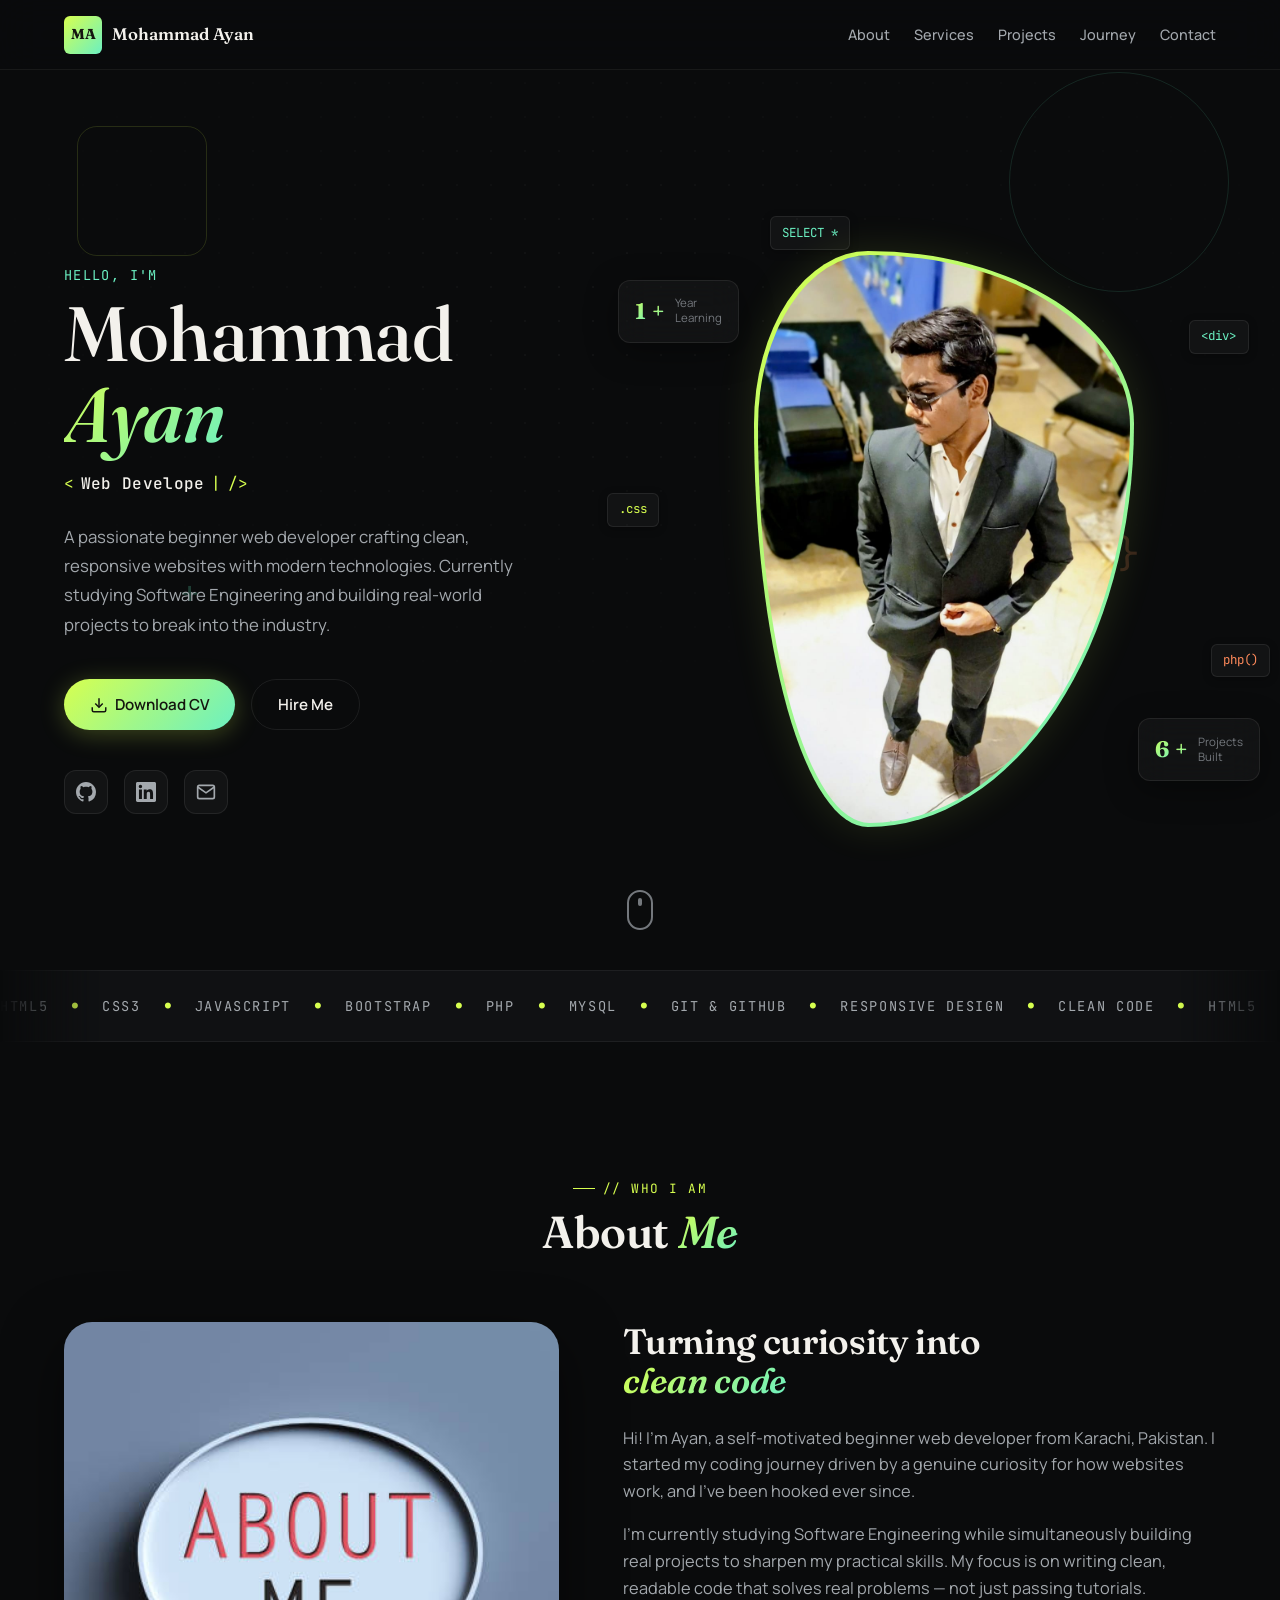
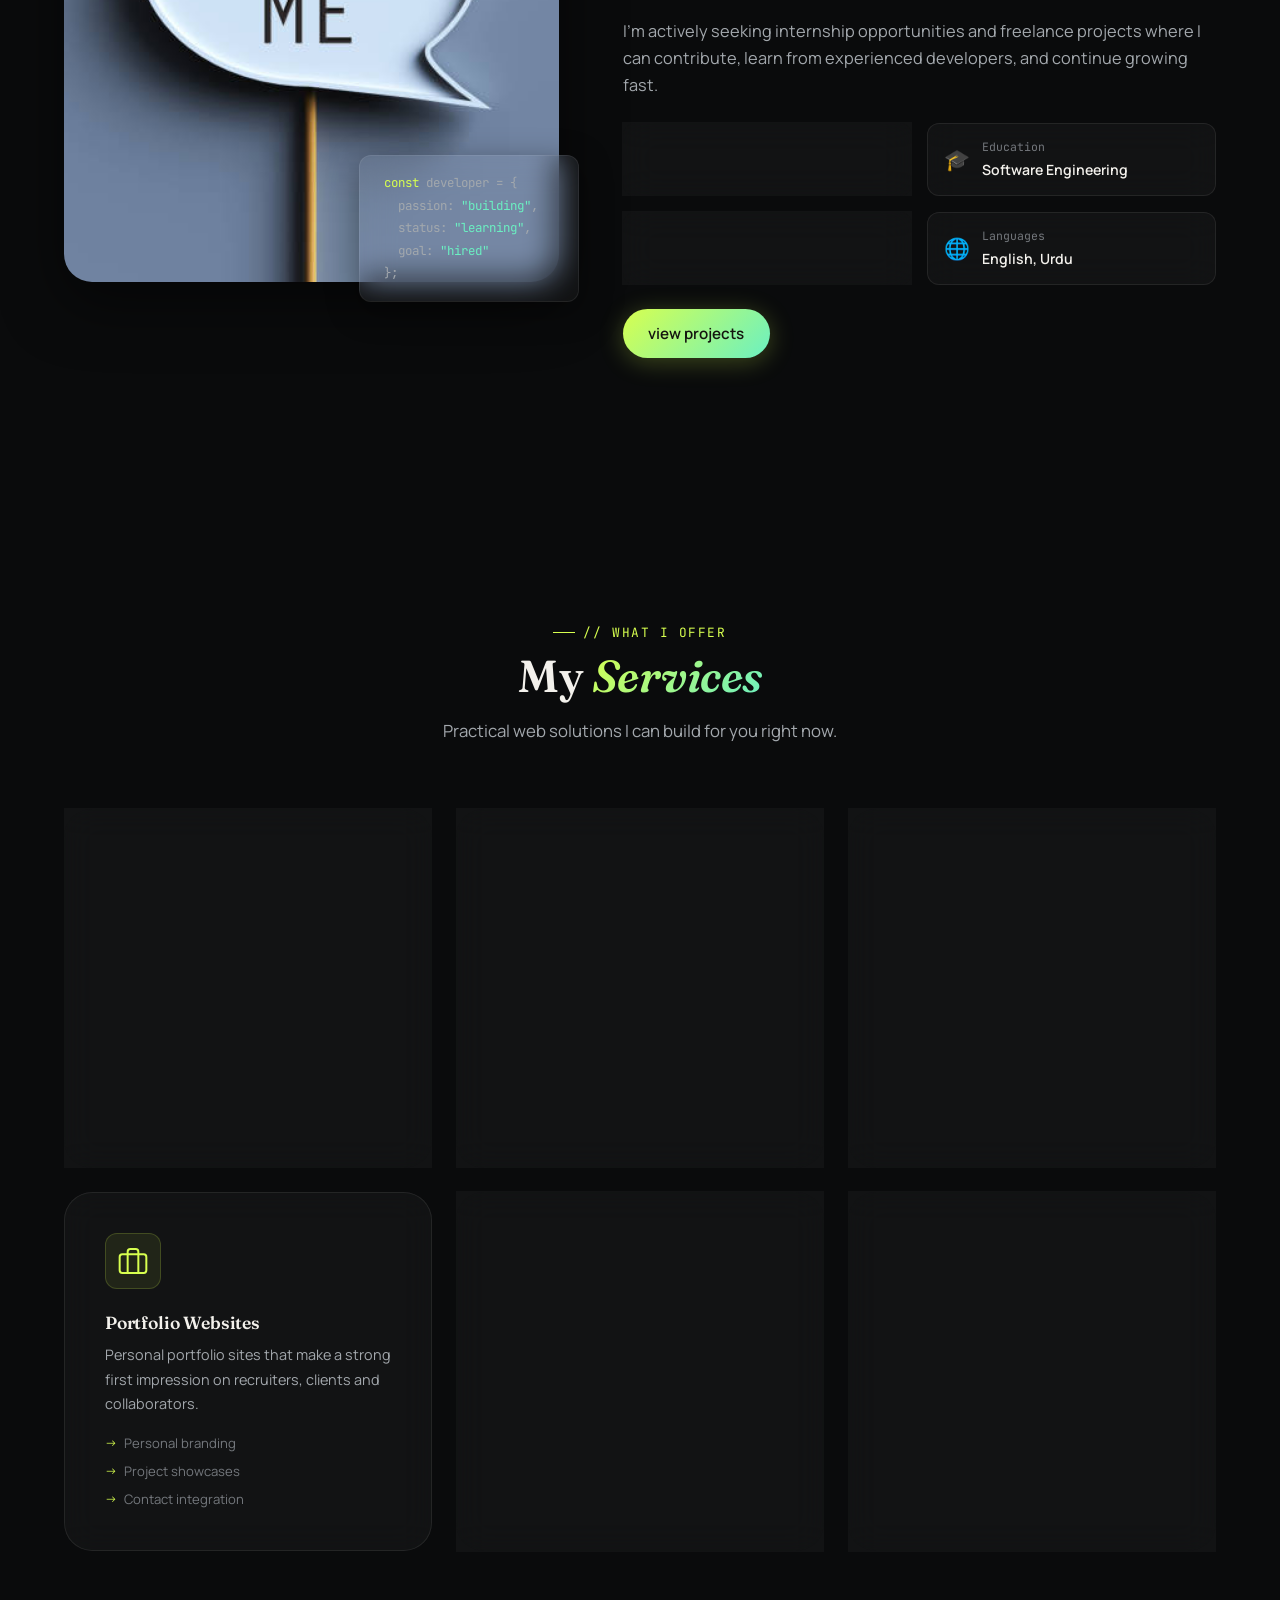
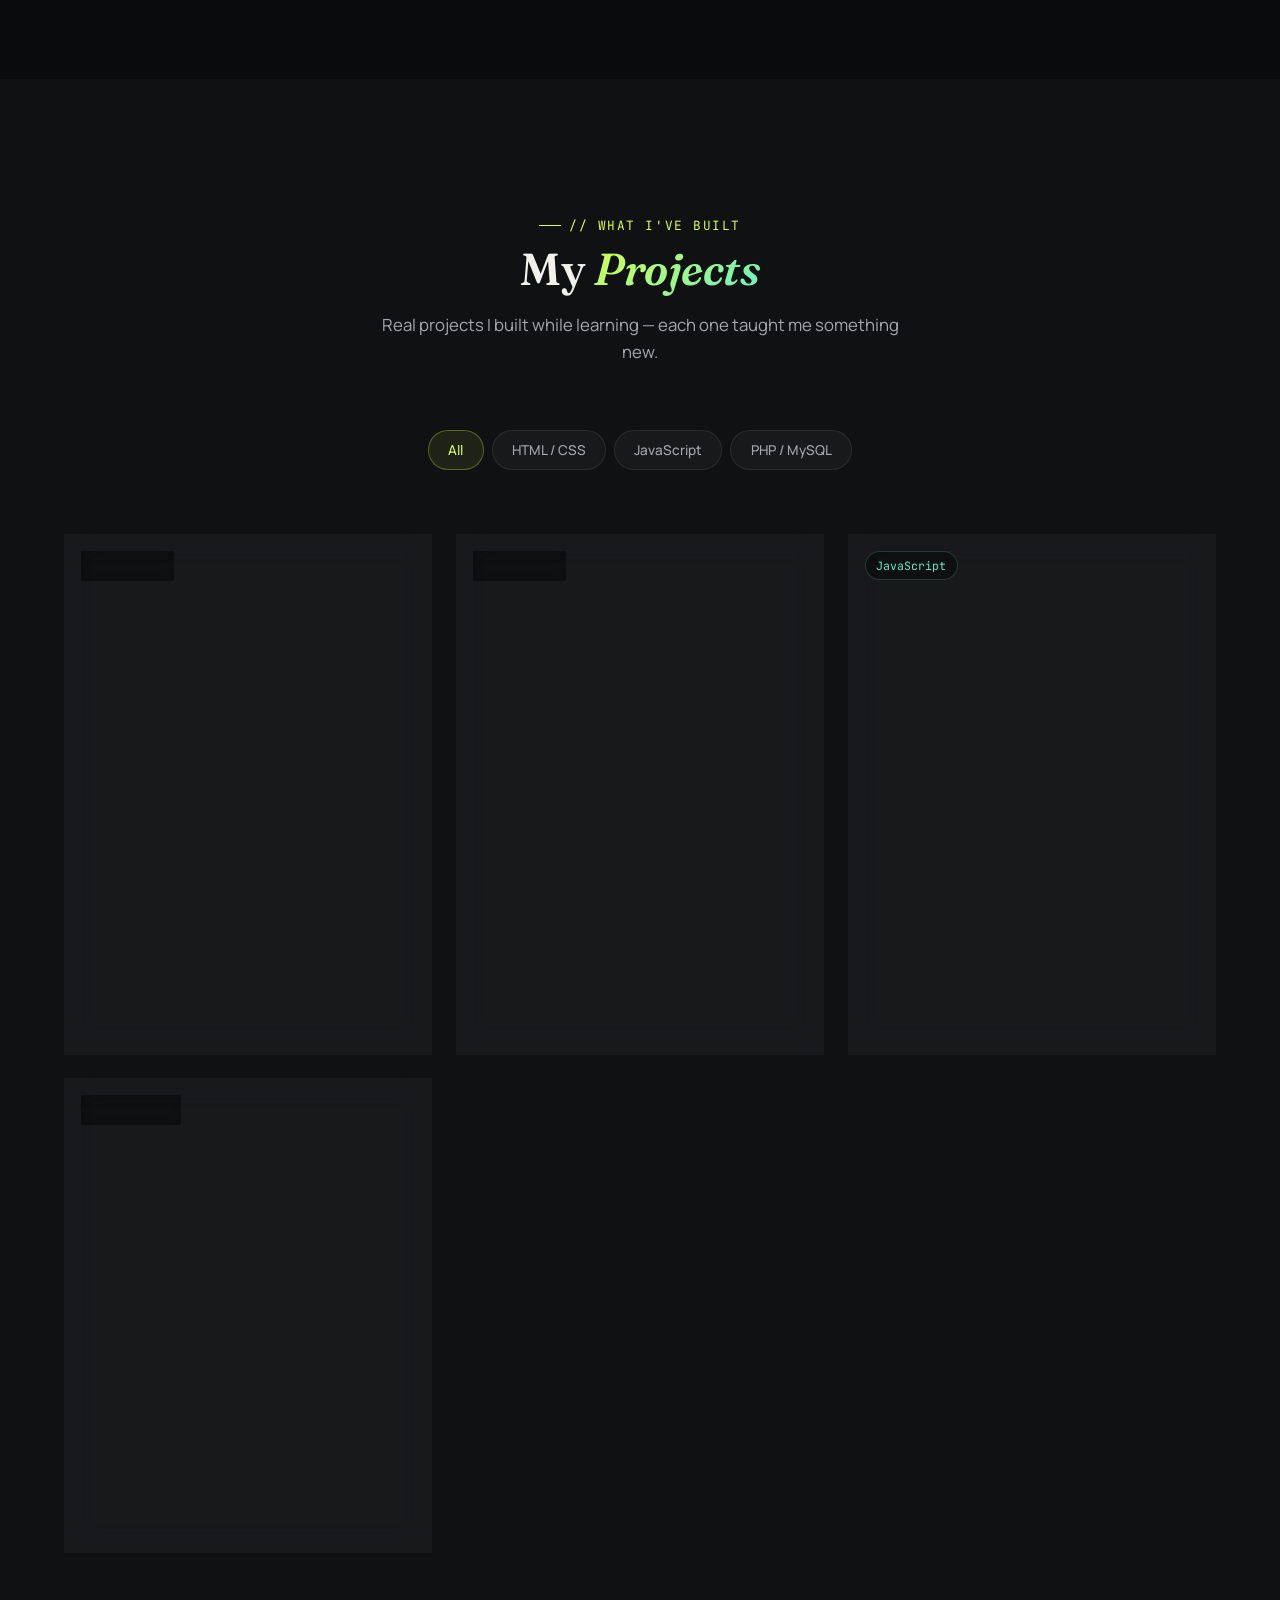
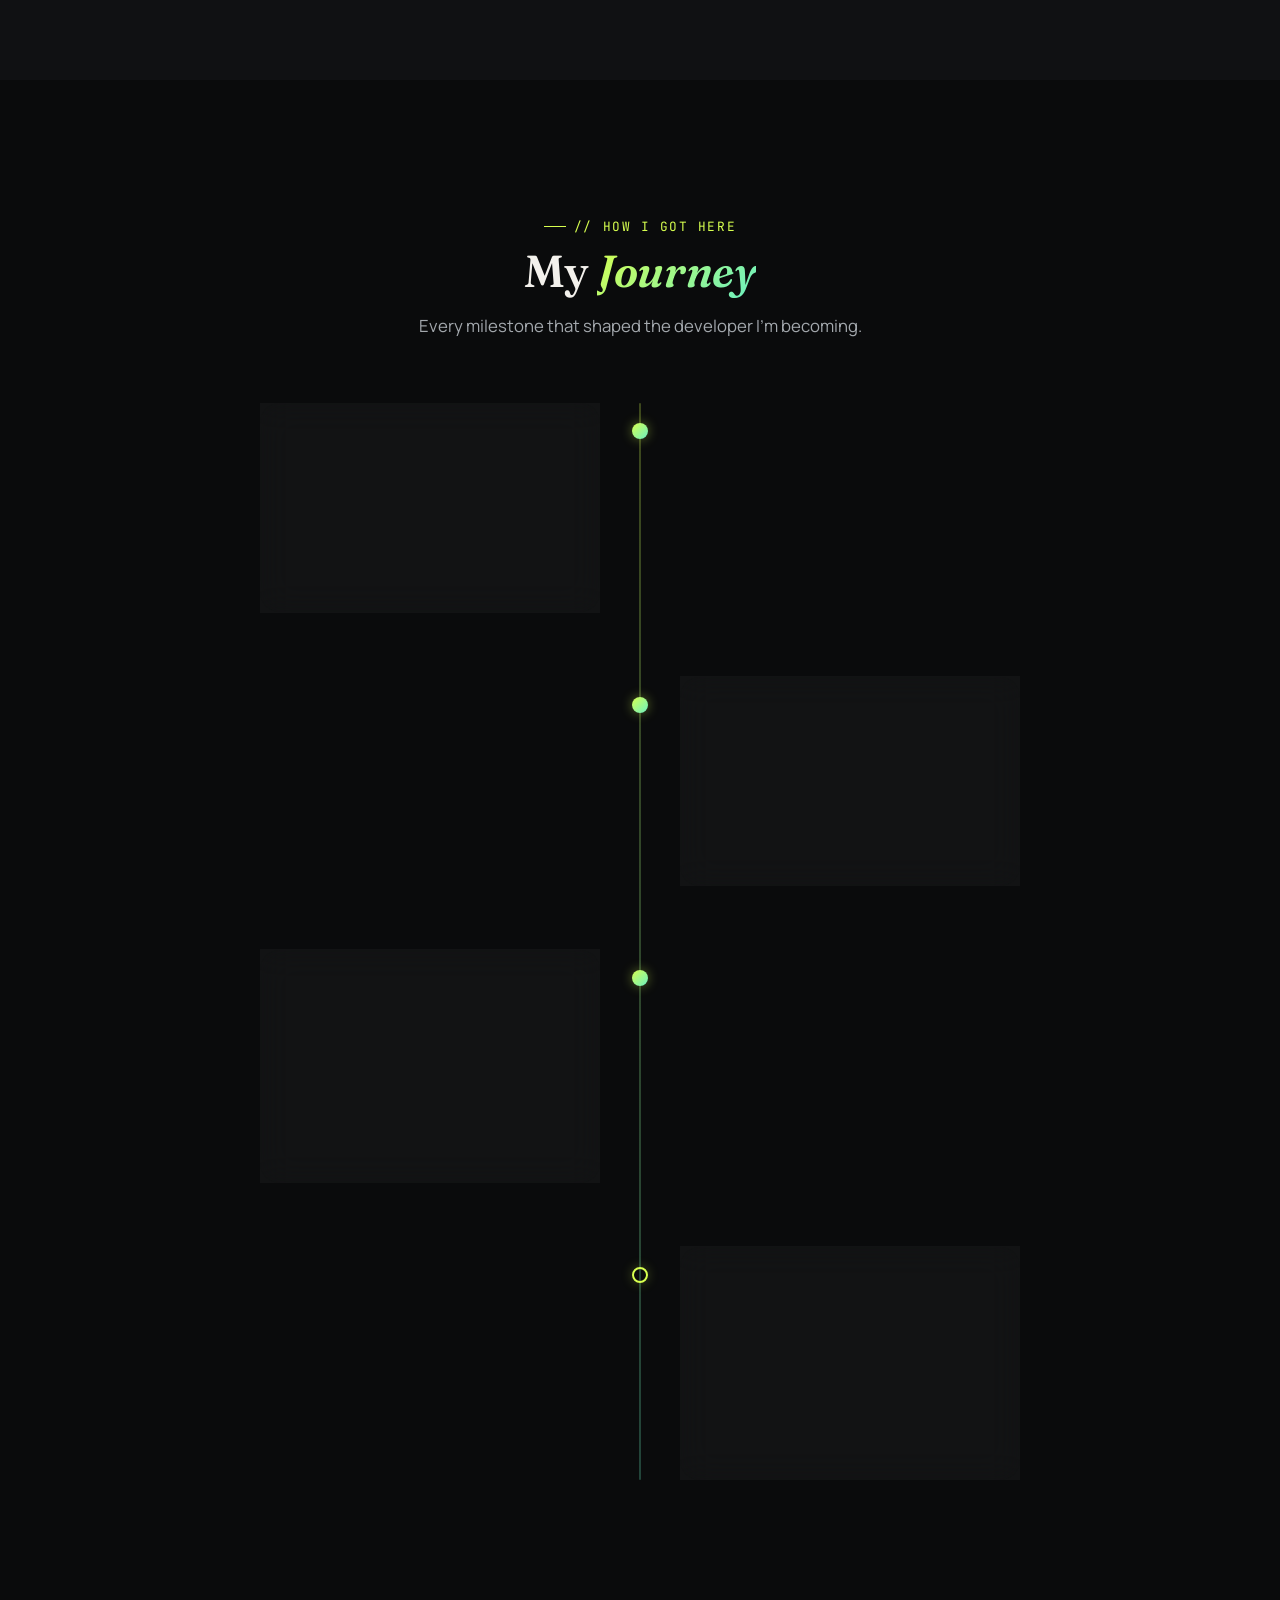
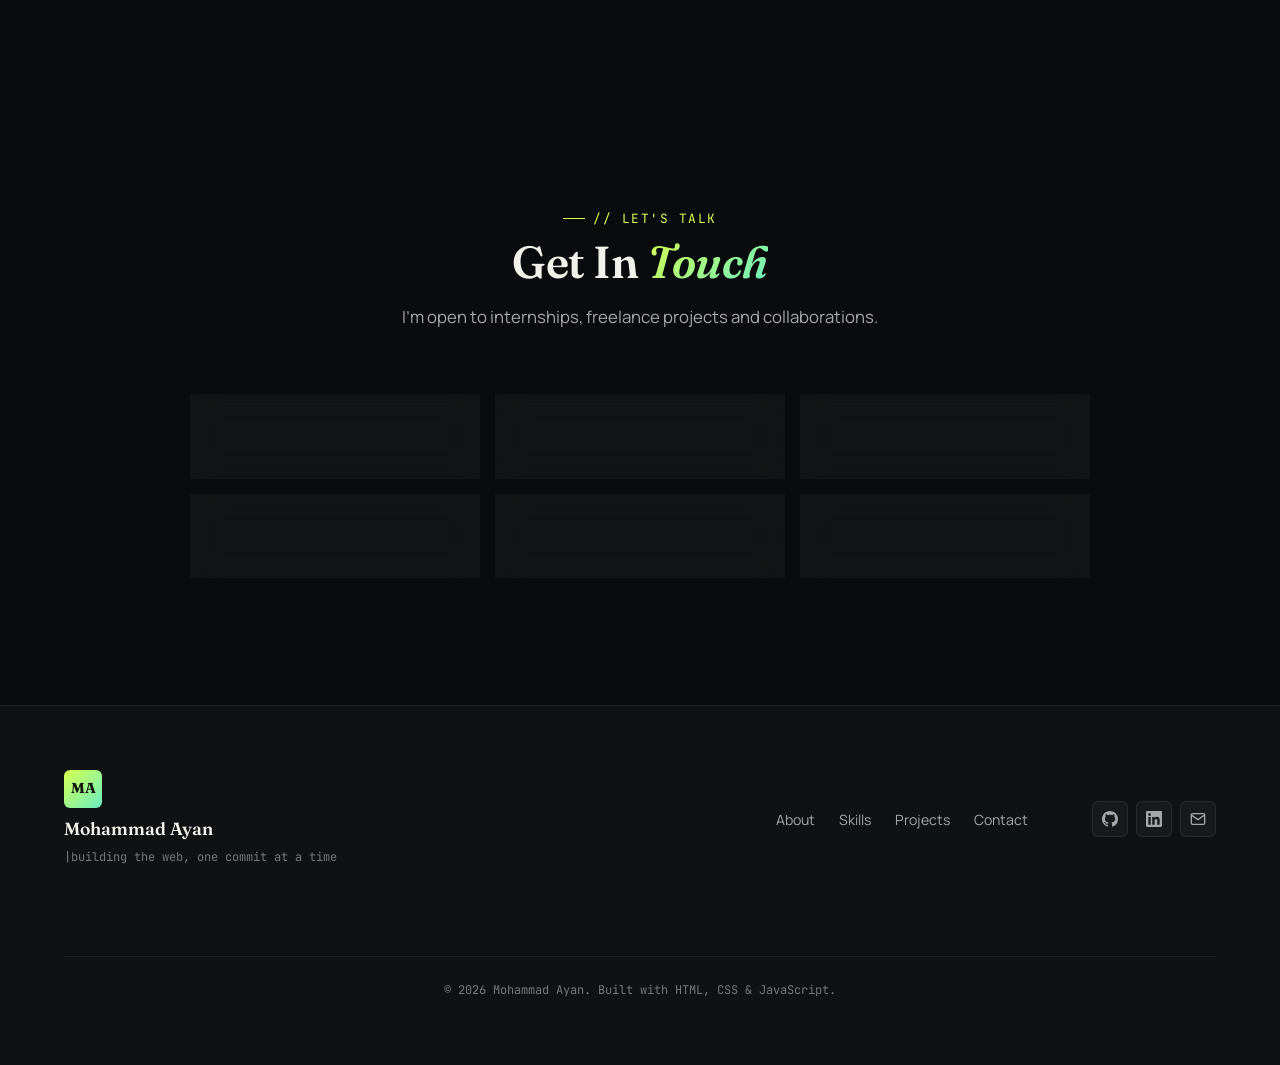
==== index.html @ f9a7d82a "Rename index (2).html to index.html" ====
<!DOCTYPE html>
<html lang="en">
<head>
  <meta charset="UTF-8" />
  <meta name="viewport" content="width=device-width, initial-scale=1.0" />

  <!-- ============================================================
       SEO META TAGS — update these with your real info
       ============================================================ -->
  <meta name="description" content="Mohammad Ayan — Beginner Web Developer specialising in HTML, CSS, JavaScript, PHP and MySQL. Open for internships and freelance projects." />
  <meta name="keywords" content="web developer, portfolio, HTML, CSS, JavaScript, PHP, MySQL, frontend, internship" />
  <meta name="author" content="Mohammad Ayan" />
  <meta name="robots" content="index, follow" />

  <!-- Open Graph -->
  <meta property="og:title" content="Mohammad Ayan — Web Developer Portfolio" />
  <meta property="og:description" content="Beginner web developer building clean, responsive websites." />
  <meta property="og:type" content="website" />
  <!-- ============================================================ -->

  <title>Mohammad Ayan — Web Developer Portfolio</title>

  <!-- Favicon — "AM" monogram, matches lime/mint accent -->
  <link rel="icon" type="image/svg+xml" href="data:image/svg+xml,%3Csvg%20xmlns%3D%27http%3A//www.w3.org/2000/svg%27%20viewBox%3D%270%200%2064%2064%27%3E%3Crect%20width%3D%2764%27%20height%3D%2764%27%20rx%3D%2716%27%20fill%3D%27%230a0f0c%27/%3E%3Cdefs%3E%3ClinearGradient%20id%3D%27g%27%20x1%3D%270%27%20y1%3D%270%27%20x2%3D%271%27%20y2%3D%271%27%3E%3Cstop%20offset%3D%270%27%20stop-color%3D%27%23baff29%27/%3E%3Cstop%20offset%3D%271%27%20stop-color%3D%27%233dfad0%27/%3E%3C/linearGradient%3E%3C/defs%3E%3Ctext%20x%3D%2732%27%20y%3D%2742%27%20font-family%3D%27JetBrains%20Mono%2C%20monospace%27%20font-weight%3D%27700%27%20font-size%3D%2724%27%20fill%3D%27url%28%23g%29%27%20text-anchor%3D%27middle%27%3E%26lt%3B/%26gt%3B%3C/text%3E%3C/svg%3E" />

  <!-- Google Fonts -->
  <link rel="preconnect" href="https://fonts.googleapis.com" />
  <link rel="preconnect" href="https://fonts.gstatic.com" crossorigin />
  <link href="https://fonts.googleapis.com/css2?family=Fraunces:ital,opsz,wght@0,9..144,300;0,9..144,500;0,9..144,600;0,9..144,700;1,9..144,400;1,9..144,500&family=Manrope:wght@300;400;500;600;700;800&family=JetBrains+Mono:wght@400;500&display=swap" rel="stylesheet" />

  <!-- Stylesheet — path: css/style.css -->
  <link rel="stylesheet" href="css/style.css" />
</head>
<body>

  <!-- Scroll progress indicator -->
  <div class="scroll-progress" aria-hidden="true"><div class="scroll-progress-bar" id="scroll-progress-bar"></div></div>

  <!-- Cursor glow (desktop only, decorative) -->
  <div class="cursor-glow" id="cursor-glow" aria-hidden="true"></div>

  <!-- ============================================================
       LOADING SCREEN
       ============================================================ -->
  <div id="loader" class="loader">
    <h1 class="loader-name">Mohammad Ayan</h1>
  </div>

  <!-- ============================================================
       AMBIENT BACKGROUND — dot grid + drifting outline shapes
       ============================================================ -->
  <div class="bg-blobs" aria-hidden="true">
    <div class="dot-grid"></div>
    <div class="shape shape-square"></div>
    <div class="shape shape-plus">+</div>
    <div class="shape shape-circle"></div>
    <div class="shape shape-bracket">{ }</div>
  </div>

  <!-- ============================================================
       NAVIGATION
       ============================================================ -->
  <header id="navbar" class="navbar">
    <div class="nav-container">
      <!-- ── LOGO / NAME — change "AM" and "Mohammad Ayan" -->
      <a href="#hero" class="nav-logo" aria-label="Mohammad Ayan – home">
        <span class="logo-mark">MA</span>
        <span class="logo-name">Mohammad Ayan</span>
      </a>

      <!-- Desktop nav links -->
      <nav class="nav-links" aria-label="Primary navigation">
        <a href="#about"        class="nav-link" data-section="about">About</a>
        <a href="#services"     class="nav-link" data-section="services">Services</a>
        <a href="#projects"     class="nav-link" data-section="projects">Projects</a>
        <a href="#journey"      class="nav-link" data-section="journey">Journey</a>
        <a href="#contact"      class="nav-link" data-section="contact">Contact</a>
      </nav>

      <!-- Hamburger (mobile) -->
      <button class="hamburger" id="hamburger" aria-label="Toggle menu" aria-expanded="false" aria-controls="mobile-menu">
        <span></span><span></span><span></span>
      </button>
    </div>

    <!-- Mobile menu -->
    <nav id="mobile-menu" class="mobile-menu" aria-label="Mobile navigation" hidden>
      <a href="#about"          class="mobile-link">About</a>
      <a href="#services"       class="mobile-link">Services</a>
      <a href="#projects"       class="mobile-link">Projects</a>
      <a href="#journey"        class="mobile-link">Journey</a>
      <a href="#contact"        class="mobile-link">Contact</a>
    </nav>
  </header>

  <main>

    <!-- ============================================================
         HERO SECTION
         ============================================================ -->
    <section id="hero" class="hero section">
      <div class="container hero-grid">

        <!-- Left: text content -->
        <div class="hero-content reveal-left">
          <p class="hero-eyebrow mono">Hello, I'm</p>

          <!-- ── CHANGE YOUR NAME HERE -->
          <h1 class="hero-name">Mohammad<br /><span class="gradient-text">Ayan</span></h1>

          <!-- ── ROLES — edit the data-roles list to change what cycles here -->
          <p class="hero-title mono">
            <span class="hero-title-prefix">&lt;</span>
            <span id="typed-text" class="typed-text" data-roles="Web Developer,Frontend Enthusiast,Problem Solver,Lifelong Learner"></span><span class="typed-cursor">|</span>
            <span class="hero-title-prefix">/&gt;</span>
          </p>

          <!-- ── CHANGE YOUR BIO HERE -->
          <p class="hero-bio">
            A passionate beginner web developer crafting clean, responsive websites
            with modern technologies. Currently studying Software Engineering and
            building real-world projects to break into the industry.
          </p>

          <!-- CTA buttons -->
          <div class="hero-actions">
            <!-- ── Resume path: assets/resume/resume.pdf -->
            <a href="assets/resume/resume.pdf" download class="btn btn-primary" target="_blank">
              <svg width="18" height="18" viewBox="0 0 24 24" fill="none" stroke="currentColor" stroke-width="2"><path d="M21 15v4a2 2 0 0 1-2 2H5a2 2 0 0 1-2-2v-4"/><polyline points="7 10 12 15 17 10"/><line x1="12" y1="15" x2="12" y2="3"/></svg>
              Download CV
            </a>
            <a href="#contact" class="btn btn-ghost">Hire Me</a>
          </div>

          <!-- Social links — UPDATE HREFS with your real profiles -->
          <div class="hero-socials">
            <!-- GitHub — change href -->
            <a href="https://github.com/mohammadayan2010" target="_blank" rel="noopener noreferrer" class="social-link" aria-label="GitHub">
              <svg viewBox="0 0 24 24" fill="currentColor"><path d="M12 0C5.37 0 0 5.37 0 12c0 5.31 3.435 9.795 8.205 11.385.6.105.825-.255.825-.57 0-.285-.015-1.23-.015-2.235-3.015.555-3.795-.735-4.035-1.41-.135-.345-.72-1.41-1.23-1.695-.42-.225-1.02-.78-.015-.795.945-.015 1.62.87 1.845 1.23 1.08 1.815 2.805 1.305 3.495.99.105-.78.42-1.305.765-1.605-2.67-.3-5.46-1.335-5.46-5.925 0-1.305.465-2.385 1.23-3.225-.12-.3-.54-1.53.12-3.18 0 0 1.005-.315 3.3 1.23.96-.27 1.98-.405 3-.405s2.04.135 3 .405c2.295-1.56 3.3-1.23 3.3-1.23.66 1.65.24 2.88.12 3.18.765.84 1.23 1.905 1.23 3.225 0 4.605-2.805 5.625-5.475 5.925.435.375.81 1.095.81 2.22 0 1.605-.015 2.895-.015 3.3 0 .315.225.69.825.57A12.02 12.02 0 0 0 24 12c0-6.63-5.37-12-12-12z"/></svg>
            </a>
            <!-- LinkedIn — change href -->
            <a href="https://www.linkedin.com/in/mohammad-ayan-b614b03a1/" target="_blank" rel="noopener noreferrer" class="social-link" aria-label="LinkedIn">
              <svg viewBox="0 0 24 24" fill="currentColor"><path d="M20.447 20.452h-3.554v-5.569c0-1.328-.027-3.037-1.852-3.037-1.853 0-2.136 1.445-2.136 2.939v5.667H9.351V9h3.414v1.561h.046c.477-.9 1.637-1.85 3.37-1.85 3.601 0 4.267 2.37 4.267 5.455v6.286zM5.337 7.433a2.062 2.062 0 0 1-2.063-2.065 2.064 2.064 0 1 1 2.063 2.065zm1.782 13.019H3.555V9h3.564v11.452zM22.225 0H1.771C.792 0 0 .774 0 1.729v20.542C0 23.227.792 24 1.771 24h20.451C23.2 24 24 23.227 24 22.271V1.729C24 .774 23.2 0 22.222 0h.003z"/></svg>
            </a>
            <!-- Email — change href -->
            <a href="mailto:m.ayanshahzad2010@gmail.com" class="social-link" aria-label="Email">
              <svg viewBox="0 0 24 24" fill="none" stroke="currentColor" stroke-width="2"><path d="M4 4h16c1.1 0 2 .9 2 2v12c0 1.1-.9 2-2 2H4c-1.1 0-2-.9-2-2V6c0-1.1.9-2 2-2z"/><polyline points="22,6 12,13 2,6"/></svg>
            </a>
          </div>
        </div>

        <!-- Right: profile image -->
        <div class="hero-image-wrap reveal-right">
          <div class="hero-image-ring">
            <!--
              PROFILE IMAGE — replace src with images/profile.jpg
              Keep width/height attributes for performance
            -->
            <img
              src="images/profile.jpg"
              alt="Mohammad Ayan — Web Developer profile photo"
              class="hero-img"
              width="400"
              height="400"
              loading="eager"
              onerror="this.style.display='none'; this.nextElementSibling.style.display='flex';"
            />
            <!-- Fallback placeholder shown if image is missing -->
            <div class="img-placeholder" style="display:none;" aria-hidden="true">
              <svg width="80" height="80" viewBox="0 0 24 24" fill="none" stroke="currentColor" stroke-width="1"><path d="M20 21v-2a4 4 0 0 0-4-4H8a4 4 0 0 0-4 4v2"/><circle cx="12" cy="7" r="4"/></svg>
              <span>profile.jpg</span>
            </div>
          </div>
          <!-- Floating code-tag decorations -->
          <span class="float-tag tag-1 mono">&lt;div&gt;</span>
          <span class="float-tag tag-2 mono">.css</span>
          <span class="float-tag tag-3 mono">php()</span>
          <span class="float-tag tag-4 mono">SELECT *</span>

          <!-- Floating badges -->
          <div class="badge badge-tl">
            <span class="badge-num counter" data-count="1">0</span><span class="badge-plus">+</span>
            <span class="badge-label">Year<br/>Learning</span>
          </div>
          <div class="badge badge-br">
            <span class="badge-num counter" data-count="6">0</span><span class="badge-plus">+</span>
            <span class="badge-label">Projects<br/>Built</span>
          </div>
        </div>

      </div>

      <!-- Scroll indicator -->
      <a href="#about" class="scroll-indicator" aria-label="Scroll to about section">
        <div class="scroll-mouse">
          <div class="scroll-wheel"></div>
        </div>
      </a>
    </section>

    <!-- ============================================================
         TECH MARQUEE — decorative scrolling strip
         ── To edit: change the words inside .marquee-track spans.
            The track is duplicated once in HTML for a seamless loop.
         ============================================================ -->
    <div class="marquee" aria-hidden="true">
      <div class="marquee-track">
        <span>HTML5</span><span class="dot">●</span>
        <span>CSS3</span><span class="dot">●</span>
        <span>JAVASCRIPT</span><span class="dot">●</span>
        <span>BOOTSTRAP</span><span class="dot">●</span>
        <span>PHP</span><span class="dot">●</span>
        <span>MYSQL</span><span class="dot">●</span>
        <span>GIT &amp; GITHUB</span><span class="dot">●</span>
        <span>RESPONSIVE DESIGN</span><span class="dot">●</span>
        <span>CLEAN CODE</span><span class="dot">●</span>
        <!-- duplicate for seamless loop -->
        <span>HTML5</span><span class="dot">●</span>
        <span>CSS3</span><span class="dot">●</span>
        <span>JAVASCRIPT</span><span class="dot">●</span>
        <span>BOOTSTRAP</span><span class="dot">●</span>
        <span>PHP</span><span class="dot">●</span>
        <span>MYSQL</span><span class="dot">●</span>
        <span>GIT &amp; GITHUB</span><span class="dot">●</span>
        <span>RESPONSIVE DESIGN</span><span class="dot">●</span>
        <span>CLEAN CODE</span><span class="dot">●</span>
      </div>
    </div>

    <!-- ============================================================
         ABOUT SECTION
         ============================================================ -->
    <section id="about" class="about section">
      <div class="container">
        <div class="section-header reveal-up">
          <p class="section-eyebrow mono">// who I am</p>
          <h2 class="section-title">About <span class="gradient-text">Me</span></h2>
        </div>

        <div class="about-grid">
          <!-- Image column -->
          <div class="about-image-wrap reveal-left">
            <!--
              ABOUT IMAGE — replace with images/about.jpg
            -->
            <img
              src="images/about.jpg"
              alt="Mohammad Ayan working at a desk"
              class="about-img"
              width="480"
              height="560"
              loading="lazy"
              onerror="this.style.display='none'; this.nextElementSibling.style.display='flex';"
            />
            <div class="img-placeholder img-placeholder--tall" style="display:none;" aria-hidden="true">
              <svg width="60" height="60" viewBox="0 0 24 24" fill="none" stroke="currentColor" stroke-width="1"><rect x="3" y="3" width="18" height="18" rx="2"/><circle cx="8.5" cy="8.5" r="1.5"/><polyline points="21 15 16 10 5 21"/></svg>
              <span>about.jpg</span>
            </div>
            <!-- Decorative code snippet card -->
            <div class="code-card glass">
              <p class="mono code-snippet"><span class="code-keyword">const</span> developer = {<br/>
              &nbsp;&nbsp;passion: <span class="code-string">"building"</span>,<br/>
              &nbsp;&nbsp;status: <span class="code-string">"learning"</span>,<br/>
              &nbsp;&nbsp;goal: <span class="code-string">"hired"</span><br/>
              };</p>
            </div>
          </div>

          <!-- Text column -->
          <div class="about-content reveal-right">
            <!-- ── UPDATE THIS BIO TEXT -->
            <h3 class="about-heading">Turning curiosity into<br/><span class="gradient-text">clean code</span></h3>
            <p class="about-text">
              Hi! I'm Ayan, a self-motivated beginner web developer from Karachi, Pakistan.
              I started my coding journey driven by a genuine curiosity for how websites work,
              and I've been hooked ever since.
            </p>
            <p class="about-text">
              I'm currently studying Software Engineering while simultaneously building real
              projects to sharpen my practical skills. My focus is on writing clean, readable
              code that solves real problems — not just passing tutorials.
            </p>
            <p class="about-text">
              I'm actively seeking internship opportunities and freelance projects where I can
              contribute, learn from experienced developers, and continue growing fast.
            </p>

            <!-- Quick facts -->
            <div class="about-facts">
              <!-- ── UPDATE EACH FACT -->
              <div class="fact-item glass">
                <span class="fact-icon">📍</span>
                <div>
                  <p class="fact-label">Location</p>
                  <p class="fact-value">Karachi, Pakistan</p>
                </div>
              </div>
              <div class="fact-item glass">
                <span class="fact-icon">🎓</span>
                <div>
                  <p class="fact-label">Education</p>
                  <p class="fact-value">Software Engineering</p>
                </div>
              </div>
              <div class="fact-item glass">
                <span class="fact-icon">💼</span>
                <div>
                  <p class="fact-label">Availability</p>
                  <p class="fact-value">Open to Work</p>
                </div>
              </div>
              <div class="fact-item glass">
                <span class="fact-icon">🌐</span>
                <div>
                  <p class="fact-label">Languages</p>
                  <p class="fact-value">English, Urdu</p>
                </div>
              </div>
            </div>

            <a href="#projects" download class="btn btn-primary mt-md">view projects</a>
          </div>
        </div>
      </div>
    </section>

    <!-- ============================================================
         SERVICES SECTION
         ── To add a service: duplicate a .service-card block.
         ============================================================ -->
    <section id="services" class="services section">
      <div class="container">
        <div class="section-header reveal-up">
          <p class="section-eyebrow mono">// what I offer</p>
          <h2 class="section-title">My <span class="gradient-text">Services</span></h2>
          <p class="section-sub">Practical web solutions I can build for you right now.</p>
        </div>

        <div class="services-grid">

          <div class="service-card glass reveal-up">
            <div class="service-icon">
              <svg width="32" height="32" viewBox="0 0 24 24" fill="none" stroke="currentColor" stroke-width="1.5"><rect x="2" y="3" width="20" height="14" rx="2"/><line x1="8" y1="21" x2="16" y2="21"/><line x1="12" y1="17" x2="12" y2="21"/></svg>
            </div>
            <h3 class="service-title">Static Website Development</h3>
            <p class="service-desc">Clean, fast multi-page websites built with pure HTML and CSS — no bloat, no dependencies, just speed.</p>
            <ul class="service-list">
              <li>Multi-page layouts</li>
              <li>Pixel-perfect designs</li>
              <li>Cross-browser compatible</li>
            </ul>
          </div>

          <div class="service-card glass reveal-up">
            <div class="service-icon">
              <svg width="32" height="32" viewBox="0 0 24 24" fill="none" stroke="currentColor" stroke-width="1.5"><ellipse cx="12" cy="5" rx="9" ry="3"/><path d="M21 12c0 1.66-4 3-9 3s-9-1.34-9-3"/><path d="M3 5v14c0 1.66 4 3 9 3s9-1.34 9-3V5"/></svg>
            </div>
            <h3 class="service-title">Dynamic Website Development</h3>
            <p class="service-desc">PHP + MySQL powered sites with login systems, admin panels and user interaction built in.</p>
            <ul class="service-list">
              <li>User authentication</li>
              <li>Database-driven content</li>
              <li>Admin dashboards</li>
            </ul>
          </div>

          <div class="service-card glass reveal-up">
            <div class="service-icon">
              <svg width="32" height="32" viewBox="0 0 24 24" fill="none" stroke="currentColor" stroke-width="1.5"><path d="M5 17H3a2 2 0 0 1-2-2V5a2 2 0 0 1 2-2h11a2 2 0 0 1 2 2v3"/><rect x="9" y="11" width="14" height="10" rx="1"/></svg>
            </div>
            <h3 class="service-title">Responsive Web Design</h3>
            <p class="service-desc">Layouts that look and feel flawless on every device — from a 320 px phone to a 4K monitor.</p>
            <ul class="service-list">
              <li>Mobile-first approach</li>
              <li>Flexible grid systems</li>
              <li>Touch-friendly UIs</li>
            </ul>
          </div>

          <div class="service-card glass reveal-up">
            <div class="service-icon">
              <svg width="32" height="32" viewBox="0 0 24 24" fill="none" stroke="currentColor" stroke-width="1.5"><path d="M20 7H4a2 2 0 0 0-2 2v10a2 2 0 0 0 2 2h16a2 2 0 0 0 2-2V9a2 2 0 0 0-2-2z"/><path d="M16 21V5a2 2 0 0 0-2-2h-4a2 2 0 0 0-2 2v16"/></svg>
            </div>
            <h3 class="service-title">Portfolio Websites</h3>
            <p class="service-desc">Personal portfolio sites that make a strong first impression on recruiters, clients and collaborators.</p>
            <ul class="service-list">
              <li>Personal branding</li>
              <li>Project showcases</li>
              <li>Contact integration</li>
            </ul>
          </div>

          <div class="service-card glass reveal-up">
            <div class="service-icon">
              <svg width="32" height="32" viewBox="0 0 24 24" fill="none" stroke="currentColor" stroke-width="1.5"><path d="M18 8h1a4 4 0 0 1 0 8h-1"/><path d="M2 8h16v9a4 4 0 0 1-4 4H6a4 4 0 0 1-4-4V8z"/><line x1="6" y1="1" x2="6" y2="4"/><line x1="10" y1="1" x2="10" y2="4"/><line x1="14" y1="1" x2="14" y2="4"/></svg>
            </div>
            <h3 class="service-title">Landing Pages</h3>
            <p class="service-desc">Conversion-focused single-page sites for products, events, or services — built to engage and convert.</p>
            <ul class="service-list">
              <li>Clear call-to-action</li>
              <li>Fast load times</li>
              <li>SEO-ready markup</li>
            </ul>
          </div>

          <div class="service-card glass reveal-up">
            <div class="service-icon">
              <svg width="32" height="32" viewBox="0 0 24 24" fill="none" stroke="currentColor" stroke-width="1.5"><polyline points="22 12 18 12 15 21 9 3 6 12 2 12"/></svg>
            </div>
            <h3 class="service-title">Database Integration</h3>
            <p class="service-desc">Connect your site to a MySQL database — product catalogues, contact forms, user data and more.</p>
            <ul class="service-list">
              <li>MySQL database design</li>
              <li>CRUD operations</li>
              <li>Secure queries (PDO)</li>
            </ul>
          </div>

        </div>
      </div>
    </section>

    <!-- ============================================================
         PROJECTS SECTION
         ── To add a project: copy one entire .project-card block,
            paste it after the last card, and update:
              1. src on <img> → e.g. images/project7.jpg
              2. alt text
              3. .proj-cat text
              4. h3 title
              5. p description
              6. .tag spans
              7. href on GitHub and Live Demo buttons
         ============================================================ -->
    <section id="projects" class="projects section">
      <div class="container">
        <div class="section-header reveal-up">
          <p class="section-eyebrow mono">// what I've built</p>
          <h2 class="section-title">My <span class="gradient-text">Projects</span></h2>
          <p class="section-sub">Real projects I built while learning — each one taught me something new.</p>
        </div>

        <!-- Filter buttons -->
        <div class="proj-filters reveal-up">
          <button class="filter-btn active" data-filter="all">All</button>
          <button class="filter-btn" data-filter="html-css">HTML / CSS</button>
          <button class="filter-btn" data-filter="javascript">JavaScript</button>
          <button class="filter-btn" data-filter="php-mysql">PHP / MySQL</button>
        </div>

        <div class="projects-grid" id="projects-grid">

          <!-- ══ PROJECT CARD 1 ══════════════════════════════════════
               Image: images/project1.jpg
               ═════════════════════════════════════════════════════ -->
          <article class="project-card glass reveal-up" data-category="html-css">
            <div class="proj-img-wrap">
              <img
                src="images/project1.jpg"
                alt="Personal Portfolio Website screenshot"
                class="proj-img"
                width="600"
                height="360"
                loading="lazy"
                onerror="this.style.display='none'; this.nextElementSibling.style.display='flex';"
              />
              <div class="img-placeholder img-placeholder--proj" style="display:none;" aria-hidden="true">
                <svg width="40" height="40" viewBox="0 0 24 24" fill="none" stroke="currentColor" stroke-width="1"><rect x="3" y="3" width="18" height="18" rx="2"/><circle cx="8.5" cy="8.5" r="1.5"/><polyline points="21 15 16 10 5 21"/></svg>
                <span>project1.jpg</span>
              </div>
              <span class="proj-cat">HTML / CSS</span>
            </div>
            <div class="proj-body">
              <h3 class="proj-title">Personal Portfolio v1</h3>
              <p class="proj-desc">My very first portfolio website — a static single-page site built to practise layout and typography fundamentals.</p>
              <div class="proj-tags">
                <span class="tag">HTML5</span>
                <span class="tag">CSS3</span>
                <span class="tag">Responsive</span>
              </div>
              <div class="proj-actions">
                <!-- ── UPDATE GitHub link -->
                <a href="https://github.com/mohammadayan513" target="_blank" rel="noopener noreferrer" class="btn btn-sm btn-ghost">
                  <svg width="14" height="14" viewBox="0 0 24 24" fill="currentColor"><path d="M12 0C5.37 0 0 5.37 0 12c0 5.31 3.435 9.795 8.205 11.385.6.105.825-.255.825-.57 0-.285-.015-1.23-.015-2.235-3.015.555-3.795-.735-4.035-1.41-.135-.345-.72-1.41-1.23-1.695-.42-.225-1.02-.78-.015-.795.945-.015 1.62.87 1.845 1.23 1.08 1.815 2.805 1.305 3.495.99.105-.78.42-1.305.765-1.605-2.67-.3-5.46-1.335-5.46-5.925 0-1.305.465-2.385 1.23-3.225-.12-.3-.54-1.53.12-3.18 0 0 1.005-.315 3.3 1.23.96-.27 1.98-.405 3-.405s2.04.135 3 .405c2.295-1.56 3.3-1.23 3.3-1.23.66 1.65.24 2.88.12 3.18.765.84 1.23 1.905 1.23 3.225 0 4.605-2.805 5.625-5.475 5.925.435.375.81 1.095.81 2.22 0 1.605-.015 2.895-.015 3.3 0 .315.225.69.825.57A12.02 12.02 0 0 0 24 12c0-6.63-5.37-12-12-12z"/></svg>
                  GitHub
                </a>
                <!-- ── UPDATE Live Demo link -->
                <a href="#" target="_blank" rel="noopener noreferrer" class="btn btn-sm btn-primary">
                  <svg width="14" height="14" viewBox="0 0 24 24" fill="none" stroke="currentColor" stroke-width="2"><path d="M18 13v6a2 2 0 0 1-2 2H5a2 2 0 0 1-2-2V8a2 2 0 0 1 2-2h6"/><polyline points="15 3 21 3 21 9"/><line x1="10" y1="14" x2="21" y2="3"/></svg>
                  Live Demo
                </a>
              </div>
            </div>
          </article>
          <!-- ══ END PROJECT CARD 1 ══════════════════════════════════ -->

          <!-- ══ PROJECT CARD 3 ══════════════════════════════════════
               Image: images/project3.jpg
               ═════════════════════════════════════════════════════ -->
          <article class="project-card glass reveal-up" data-category="html-css">
            <div class="proj-img-wrap">
              <img
                src="images/project3.jpg"
                alt="Restaurant Landing Page screenshot"
                class="proj-img"
                width="600"
                height="360"
                loading="lazy"
                onerror="this.style.display='none'; this.nextElementSibling.style.display='flex';"
              />
              <div class="img-placeholder img-placeholder--proj" style="display:none;" aria-hidden="true">
                <svg width="40" height="40" viewBox="0 0 24 24" fill="none" stroke="currentColor" stroke-width="1"><rect x="3" y="3" width="18" height="18" rx="2"/><circle cx="8.5" cy="8.5" r="1.5"/><polyline points="21 15 16 10 5 21"/></svg>
                <span>project3.jpg</span>
              </div>
              <span class="proj-cat">HTML / CSS</span>
            </div>
            <div class="proj-body">
              <h3 class="proj-title">flappy Bird</h3>
              <p class="proj-desc">Flappy Geo 🐦 — A fully original, from-scratch Flappy Bird-style browser game built with pure HTML5, CSS3 & vanilla JavaScript. No frameworks, no external assets — every graphic is hand-drawn on Canvas and every sound is synthesized live.</p>
              <div class="proj-tags">
                <span class="tag">HTML5</span>
                <span class="tag">CSS3</span>
                <span class="tag">Bootstrap</span>
              </div>
              <div class="proj-actions">
                <a href="https://github.com/mohammadayan513" target="_blank" rel="noopener noreferrer" class="btn btn-sm btn-ghost">
                  <svg width="14" height="14" viewBox="0 0 24 24" fill="currentColor"><path d="M12 0C5.37 0 0 5.37 0 12c0 5.31 3.435 9.795 8.205 11.385.6.105.825-.255.825-.57 0-.285-.015-1.23-.015-2.235-3.015.555-3.795-.735-4.035-1.41-.135-.345-.72-1.41-1.23-1.695-.42-.225-1.02-.78-.015-.795.945-.015 1.62.87 1.845 1.23 1.08 1.815 2.805 1.305 3.495.99.105-.78.42-1.305.765-1.605-2.67-.3-5.46-1.335-5.46-5.925 0-1.305.465-2.385 1.23-3.225-.12-.3-.54-1.53.12-3.18 0 0 1.005-.315 3.3 1.23.96-.27 1.98-.405 3-.405s2.04.135 3 .405c2.295-1.56 3.3-1.23 3.3-1.23.66 1.65.24 2.88.12 3.18.765.84 1.23 1.905 1.23 3.225 0 4.605-2.805 5.625-5.475 5.925.435.375.81 1.095.81 2.22 0 1.605-.015 2.895-.015 3.3 0 .315.225.69.825.57A12.02 12.02 0 0 0 24 12c0-6.63-5.37-12-12-12z"/></svg>
                  GitHub
                </a>
                <a href="https://mohammadayan513.github.io/flappy_geo/index%20(2).html" target="_blank" rel="noopener noreferrer" class="btn btn-sm btn-primary">
                  <svg width="14" height="14" viewBox="0 0 24 24" fill="none" stroke="currentColor" stroke-width="2"><path d="M18 13v6a2 2 0 0 1-2 2H5a2 2 0 0 1-2-2V8a2 2 0 0 1 2-2h6"/><polyline points="15 3 21 3 21 9"/><line x1="10" y1="14" x2="21" y2="3"/></svg>
                  Live Demo
                </a>
              </div>
            </div>
          </article>
          <!-- ══ END PROJECT CARD 3 ══════════════════════════════════ -->

          <!-- ══ PROJECT CARD 5 ══════════════════════════════════════
               Image: images/project5.jpg
               ═════════════════════════════════════════════════════ -->
          <article class="project-card glass reveal-up" data-category="javascript">
            <div class="proj-img-wrap">
              <img
                src="images/project5.jpg"
                alt="Weather App screenshot"
                class="proj-img"
                width="600"
                height="360"
                loading="lazy"
                onerror="this.style.display='none'; this.nextElementSibling.style.display='flex';"
              />
              <div class="img-placeholder img-placeholder--proj" style="display:none;" aria-hidden="true">
                <svg width="40" height="40" viewBox="0 0 24 24" fill="none" stroke="currentColor" stroke-width="1"><rect x="3" y="3" width="18" height="18" rx="2"/><circle cx="8.5" cy="8.5" r="1.5"/><polyline points="21 15 16 10 5 21"/></svg>
                <span>project5.jpg</span>
              </div>
              <span class="proj-cat">JavaScript</span>
            </div>
            <div class="proj-body">
              <h3 class="proj-title">Weather App</h3>
              <p class="proj-desc">Fetches live weather data from a public API and displays current conditions with dynamic background themes.</p>
              <div class="proj-tags">
                <span class="tag">JavaScript</span>
                <span class="tag">Fetch API</span>
                <span class="tag">JSON</span>
                <span class="tag">CSS3</span>
              </div>
              <div class="proj-actions">
                <a href="https://github.com/mohammadayan513" target="_blank" rel="noopener noreferrer" class="btn btn-sm btn-ghost">
                  <svg width="14" height="14" viewBox="0 0 24 24" fill="currentColor"><path d="M12 0C5.37 0 0 5.37 0 12c0 5.31 3.435 9.795 8.205 11.385.6.105.825-.255.825-.57 0-.285-.015-1.23-.015-2.235-3.015.555-3.795-.735-4.035-1.41-.135-.345-.72-1.41-1.23-1.695-.42-.225-1.02-.78-.015-.795.945-.015 1.62.87 1.845 1.23 1.08 1.815 2.805 1.305 3.495.99.105-.78.42-1.305.765-1.605-2.67-.3-5.46-1.335-5.46-5.925 0-1.305.465-2.385 1.23-3.225-.12-.3-.54-1.53.12-3.18 0 0 1.005-.315 3.3 1.23.96-.27 1.98-.405 3-.405s2.04.135 3 .405c2.295-1.56 3.3-1.23 3.3-1.23.66 1.65.24 2.88.12 3.18.765.84 1.23 1.905 1.23 3.225 0 4.605-2.805 5.625-5.475 5.925.435.375.81 1.095.81 2.22 0 1.605-.015 2.895-.015 3.3 0 .315.225.69.825.57A12.02 12.02 0 0 0 24 12c0-6.63-5.37-12-12-12z"/></svg>
                  GitHub
                </a>
                <a href="https://mohammadayan513.github.io/meridian__weatherSite/" target="_blank" rel="noopener noreferrer" class="btn btn-sm btn-primary">
                  <svg width="14" height="14" viewBox="0 0 24 24" fill="none" stroke="currentColor" stroke-width="2"><path d="M18 13v6a2 2 0 0 1-2 2H5a2 2 0 0 1-2-2V8a2 2 0 0 1 2-2h6"/><polyline points="15 3 21 3 21 9"/><line x1="10" y1="14" x2="21" y2="3"/></svg>
                  Live Demo
                </a>
              </div>
            </div>
          </article>
          <!-- ══ END PROJECT CARD 5 ══════════════════════════════════ -->

          <!-- ══ PROJECT CARD 6 ══════════════════════════════════════
               Image: images/project6.jpg
               ═════════════════════════════════════════════════════ -->
          <article class="project-card glass reveal-up" data-category="php-mysql">
            <div class="proj-img-wrap">
              <img
                src="images/project6.jpg"
                alt="Simple E-Commerce Store screenshot"
                class="proj-img"
                width="600"
                height="360"
                loading="lazy"
                onerror="this.style.display='none'; this.nextElementSibling.style.display='flex';"
              />
              <div class="img-placeholder img-placeholder--proj" style="display:none;" aria-hidden="true">
                <svg width="40" height="40" viewBox="0 0 24 24" fill="none" stroke="currentColor" stroke-width="1"><rect x="3" y="3" width="18" height="18" rx="2"/><circle cx="8.5" cy="8.5" r="1.5"/><polyline points="21 15 16 10 5 21"/></svg>
                <span>project6.jpg</span>
              </div>
              <span class="proj-cat">PHP / MySQL</span>
            </div>
            <div class="proj-body">
              <h3 class="proj-title">EventSphere 🌐</h3>
              <p class="proj-desc">college event management platform that lets students discover, register, and relive campus events — all in one place. No more missed announcements. 📢</p>
              <div class="proj-tags">
                <span class="tag">PHP</span>
                <span class="tag">MySQL</span>
                <span class="tag">Bootstrap</span>
                <span class="tag">JavaScript</span>
              </div>
              <div class="proj-actions">
                <a href="https://github.com/mohammadayan513" target="_blank" rel="noopener noreferrer" class="btn btn-sm btn-ghost">
                  <svg width="14" height="14" viewBox="0 0 24 24" fill="currentColor"><path d="M12 0C5.37 0 0 5.37 0 12c0 5.31 3.435 9.795 8.205 11.385.6.105.825-.255.825-.57 0-.285-.015-1.23-.015-2.235-3.015.555-3.795-.735-4.035-1.41-.135-.345-.72-1.41-1.23-1.695-.42-.225-1.02-.78-.015-.795.945-.015 1.62.87 1.845 1.23 1.08 1.815 2.805 1.305 3.495.99.105-.78.42-1.305.765-1.605-2.67-.3-5.46-1.335-5.46-5.925 0-1.305.465-2.385 1.23-3.225-.12-.3-.54-1.53.12-3.18 0 0 1.005-.315 3.3 1.23.96-.27 1.98-.405 3-.405s2.04.135 3 .405c2.295-1.56 3.3-1.23 3.3-1.23.66 1.65.24 2.88.12 3.18.765.84 1.23 1.905 1.23 3.225 0 4.605-2.805 5.625-5.475 5.925.435.375.81 1.095.81 2.22 0 1.605-.015 2.895-.015 3.3 0 .315.225.69.825.57A12.02 12.02 0 0 0 24 12c0-6.63-5.37-12-12-12z"/></svg>
                  GitHub
                </a>
                <a href="https://eventsphere-laravel-production.up.railway.app/" target="_blank" rel="noopener noreferrer" class="btn btn-sm btn-primary">
                  <svg width="14" height="14" viewBox="0 0 24 24" fill="none" stroke="currentColor" stroke-width="2"><path d="M18 13v6a2 2 0 0 1-2 2H5a2 2 0 0 1-2-2V8a2 2 0 0 1 2-2h6"/><polyline points="15 3 21 3 21 9"/><line x1="10" y1="14" x2="21" y2="3"/></svg>
                  Live Demo
                </a>
              </div>
            </div>
          </article>
          <!-- ══ END PROJECT CARD 6 ══════════════════════════════════ -->

          <!-- ══ ADD NEW PROJECT CARDS BELOW THIS LINE ══════════════ -->

        </div>
      </div>
    </section>

    <!-- ============================================================
         LEARNING JOURNEY SECTION (Timeline)
         ── To add a milestone: duplicate a .timeline-item block.
         ============================================================ -->
    <section id="journey" class="journey section">
      <div class="container">
        <div class="section-header reveal-up">
          <p class="section-eyebrow mono">// how I got here</p>
          <h2 class="section-title">My <span class="gradient-text">Journey</span></h2>
          <p class="section-sub">Every milestone that shaped the developer I'm becoming.</p>
        </div>

        <div class="timeline">

          <!-- Milestone 1 -->
          <div class="timeline-item reveal-left">
            <div class="timeline-dot"></div>
            <div class="timeline-content glass">
              <span class="timeline-year mono">2021 – 2023</span>
              <h3 class="timeline-title">Matriculation</h3>
              <p class="timeline-desc">
                Completed secondary schooling with a focus on mathematics and computer science.
                <span class="status-badge status-done">Completed</span>
              </p>
            </div>
          </div>

          <!-- Milestone 2 -->
          <div class="timeline-item reveal-right">
            <div class="timeline-dot"></div>
            <div class="timeline-content glass">
              <span class="timeline-year mono">2024 – Present</span>
              <h3 class="timeline-title">Software Engineering Studies</h3>
              <p class="timeline-desc">
                Enrolled in a Software Engineering programme, covering data structures, algorithms,
                OOP, and web technologies.
                <span class="status-badge status-ongoing">In Progress</span>
              </p>
            </div>
          </div>

          <!-- Milestone 3 -->
          <div class="timeline-item reveal-left">
            <div class="timeline-dot"></div>
            <div class="timeline-content glass">
              <span class="timeline-year mono">2023 – Present</span>
              <h3 class="timeline-title">Self-Learning Journey</h3>
              <p class="timeline-desc">
                Independently studied HTML, CSS, JavaScript, PHP, MySQL, Git and Bootstrap through
                online courses, documentation and building real projects.
                <span class="status-badge status-ongoing">Ongoing</span>
              </p>
            </div>
          </div>

          <!-- Milestone 4 -->
          <div class="timeline-item reveal-right">
            <div class="timeline-dot timeline-dot--future"></div>
            <div class="timeline-content glass">
              <span class="timeline-year mono">2025 →</span>
              <h3 class="timeline-title">Future Goals</h3>
              <p class="timeline-desc">
                Land a web development internship, contribute to open source, learn React.js,
                and eventually work as a full-stack developer at a product company.
                <span class="status-badge status-future">Coming Soon</span>
              </p>
            </div>
          </div>

        </div>
      </div>
    </section>

    <!-- ============================================================
         CONTACT SECTION — update your details below
         ============================================================ -->
    <section id="contact" class="contact section">
      <div class="container">
        <div class="section-header reveal-up">
          <p class="section-eyebrow mono">// let's talk</p>
          <h2 class="section-title">Get In <span class="gradient-text">Touch</span></h2>
          <p class="section-sub">I'm open to internships, freelance projects and collaborations.</p>
        </div>

        <div class="contact-cards reveal-up">

          <!-- ── UPDATE EMAIL -->
          <a href="mailto:m.ayanshahzad2010@gmail.com" class="cinfo-card glass">
            <div class="cinfo-icon">
              <svg width="22" height="22" viewBox="0 0 24 24" fill="none" stroke="currentColor" stroke-width="1.5"><path d="M4 4h16c1.1 0 2 .9 2 2v12c0 1.1-.9 2-2 2H4c-1.1 0-2-.9-2-2V6c0-1.1.9-2 2-2z"/><polyline points="22,6 12,13 2,6"/></svg>
            </div>
            <div class="cinfo-body">
              <p class="cinfo-label mono">Email</p>
              <p class="cinfo-value">m.ayanshahzad2010@gmail.com</p>
            </div>
            <span class="cinfo-arrow">↗</span>
          </a>

          <!-- ── UPDATE PHONE -->
          <a href="tel:+923001234567" class="cinfo-card glass">
            <div class="cinfo-icon">
              <svg width="22" height="22" viewBox="0 0 24 24" fill="none" stroke="currentColor" stroke-width="1.5"><path d="M22 16.92v3a2 2 0 0 1-2.18 2 19.79 19.79 0 0 1-8.63-3.07A19.5 19.5 0 0 1 4.69 12a19.79 19.79 0 0 1-3.07-8.67A2 2 0 0 1 3.6 1.18h3a2 2 0 0 1 2 1.72 12.84 12.84 0 0 0 .7 2.81 2 2 0 0 1-.45 2.11L8.09 8.91a16 16 0 0 0 6 6l1.27-1.27a2 2 0 0 1 2.11-.45 12.84 12.84 0 0 0 2.81.7A2 2 0 0 1 22 16.92z"/></svg>
            </div>
            <div class="cinfo-body">
              <p class="cinfo-label mono">Phone</p>
              <p class="cinfo-value">+92 302 217 7515</p>
            </div>
            <span class="cinfo-arrow">↗</span>
          </a>

          <!-- ── UPDATE GITHUB -->
          <a href="https://github.com/mohammadayan513" target="_blank" rel="noopener noreferrer" class="cinfo-card glass">
            <div class="cinfo-icon">
              <svg width="22" height="22" viewBox="0 0 24 24" fill="currentColor"><path d="M12 0C5.37 0 0 5.37 0 12c0 5.31 3.435 9.795 8.205 11.385.6.105.825-.255.825-.57 0-.285-.015-1.23-.015-2.235-3.015.555-3.795-.735-4.035-1.41-.135-.345-.72-1.41-1.23-1.695-.42-.225-1.02-.78-.015-.795.945-.015 1.62.87 1.845 1.23 1.08 1.815 2.805 1.305 3.495.99.105-.78.42-1.305.765-1.605-2.67-.3-5.46-1.335-5.46-5.925 0-1.305.465-2.385 1.23-3.225-.12-.3-.54-1.53.12-3.18 0 0 1.005-.315 3.3 1.23.96-.27 1.98-.405 3-.405s2.04.135 3 .405c2.295-1.56 3.3-1.23 3.3-1.23.66 1.65.24 2.88.12 3.18.765.84 1.23 1.905 1.23 3.225 0 4.605-2.805 5.625-5.475 5.925.435.375.81 1.095.81 2.22 0 1.605-.015 2.895-.015 3.3 0 .315.225.69.825.57A12.02 12.02 0 0 0 24 12c0-6.63-5.37-12-12-12z"/></svg>
            </div>
            <div class="cinfo-body">
              <p class="cinfo-label mono">GitHub</p>
              <p class="cinfo-value">github.com/mohammadayan513</p>
            </div>
            <span class="cinfo-arrow">↗</span>
          </a>

          <!-- ── UPDATE LINKEDIN -->
          <a href="https://www.linkedin.com/in/mohammad-ayan-b614b03a1/" target="_blank" rel="noopener noreferrer" class="cinfo-card glass">
            <div class="cinfo-icon">
              <svg width="22" height="22" viewBox="0 0 24 24" fill="currentColor"><path d="M20.447 20.452h-3.554v-5.569c0-1.328-.027-3.037-1.852-3.037-1.853 0-2.136 1.445-2.136 2.939v5.667H9.351V9h3.414v1.561h.046c.477-.9 1.637-1.85 3.37-1.85 3.601 0 4.267 2.37 4.267 5.455v6.286zM5.337 7.433a2.062 2.062 0 0 1-2.063-2.065 2.064 2.064 0 1 1 2.063 2.065zm1.782 13.019H3.555V9h3.564v11.452zM22.225 0H1.771C.792 0 0 .774 0 1.729v20.542C0 23.227.792 24 1.771 24h20.451C23.2 24 24 23.227 24 22.271V1.729C24 .774 23.2 0 22.222 0h.003z"/></svg>
            </div>
            <div class="cinfo-body">
              <p class="cinfo-label mono">LinkedIn</p>
              <p class="cinfo-value">linkedin.com/in/mohammad-ayan-b614b03a1/</p>
            </div>
            <span class="cinfo-arrow">↗</span>
          </a>

          <!-- ── UPDATE LOCATION -->
          <div class="cinfo-card glass">
            <div class="cinfo-icon">
              <svg width="22" height="22" viewBox="0 0 24 24" fill="none" stroke="currentColor" stroke-width="1.5"><path d="M21 10c0 7-9 13-9 13s-9-6-9-13a9 9 0 0 1 18 0z"/><circle cx="12" cy="10" r="3"/></svg>
            </div>
            <div class="cinfo-body">
              <p class="cinfo-label mono">Location</p>
              <p class="cinfo-value">Karachi, Pakistan</p>
            </div>
          </div>

          <!-- ── ADD WHATSAPP (optional) — update number -->
          <a href="https://wa.me/923001234567" target="_blank" rel="noopener noreferrer" class="cinfo-card glass">
            <div class="cinfo-icon">
              <svg width="22" height="22" viewBox="0 0 24 24" fill="currentColor"><path d="M17.472 14.382c-.297-.149-1.758-.867-2.03-.967-.273-.099-.471-.148-.67.15-.197.297-.767.966-.94 1.164-.173.199-.347.223-.644.075-.297-.15-1.255-.463-2.39-1.475-.883-.788-1.48-1.761-1.653-2.059-.173-.297-.018-.458.13-.606.134-.133.298-.347.446-.52.149-.174.198-.298.298-.497.099-.198.05-.371-.025-.52-.075-.149-.669-1.612-.916-2.207-.242-.579-.487-.5-.669-.51a12.8 12.8 0 0 0-.57-.01c-.198 0-.52.074-.792.372-.272.297-1.04 1.016-1.04 2.479 0 1.462 1.065 2.875 1.213 3.074.149.198 2.096 3.2 5.077 4.487.709.306 1.262.489 1.694.625.712.227 1.36.195 1.871.118.571-.085 1.758-.719 2.006-1.413.248-.694.248-1.289.173-1.413-.074-.124-.272-.198-.57-.347m-5.421 7.403h-.004a9.87 9.87 0 0 1-5.031-1.378l-.361-.214-3.741.982.998-3.648-.235-.374a9.86 9.86 0 0 1-1.51-5.26c.001-5.45 4.436-9.884 9.888-9.884 2.64 0 5.122 1.03 6.988 2.898a9.825 9.825 0 0 1 2.893 6.994c-.003 5.45-4.437 9.884-9.885 9.884m8.413-18.297A11.815 11.815 0 0 0 12.05 0C5.495 0 .16 5.335.157 11.892c0 2.096.547 4.142 1.588 5.945L.057 24l6.305-1.654a11.882 11.882 0 0 0 5.683 1.448h.005c6.554 0 11.89-5.335 11.893-11.893a11.821 11.821 0 0 0-3.48-8.413Z"/></svg>
            </div>
            <div class="cinfo-body">
              <p class="cinfo-label mono">WhatsApp</p>
              <p class="cinfo-value">+92 302 217 7515</p>
            </div>
            <span class="cinfo-arrow">↗</span>
          </a>

        </div>
      </div>
    </section>

  </main>

  <!-- ============================================================
       FOOTER
       ── UPDATE social links and name
       ============================================================ -->
  <footer class="footer">
    <div class="container footer-inner">
      <div class="footer-brand">
        <span class="logo-mark">MA</span>
        <!-- ── UPDATE NAME -->
        <p class="footer-name">Mohammad Ayan</p>
        <p class="footer-tagline mono"> |building the web, one commit at a time</p>
      </div>

      <nav class="footer-links" aria-label="Footer navigation">
        <a href="#about">About</a>
        <a href="#skills">Skills</a>
        <a href="#projects">Projects</a>
        <a href="#contact">Contact</a>
      </nav>

      <div class="footer-socials">
        <a href="https://github.com/mohammadayan513" target="_blank" rel="noopener noreferrer" aria-label="GitHub" class="social-link social-link--sm">
          <svg viewBox="0 0 24 24" fill="currentColor"><path d="M12 0C5.37 0 0 5.37 0 12c0 5.31 3.435 9.795 8.205 11.385.6.105.825-.255.825-.57 0-.285-.015-1.23-.015-2.235-3.015.555-3.795-.735-4.035-1.41-.135-.345-.72-1.41-1.23-1.695-.42-.225-1.02-.78-.015-.795.945-.015 1.62.87 1.845 1.23 1.08 1.815 2.805 1.305 3.495.99.105-.78.42-1.305.765-1.605-2.67-.3-5.46-1.335-5.46-5.925 0-1.305.465-2.385 1.23-3.225-.12-.3-.54-1.53.12-3.18 0 0 1.005-.315 3.3 1.23.96-.27 1.98-.405 3-.405s2.04.135 3 .405c2.295-1.56 3.3-1.23 3.3-1.23.66 1.65.24 2.88.12 3.18.765.84 1.23 1.905 1.23 3.225 0 4.605-2.805 5.625-5.475 5.925.435.375.81 1.095.81 2.22 0 1.605-.015 2.895-.015 3.3 0 .315.225.69.825.57A12.02 12.02 0 0 0 24 12c0-6.63-5.37-12-12-12z"/></svg>
        </a>
        <a href="https://www.linkedin.com/in/mohammad-ayan-b614b03a1/" target="_blank" rel="noopener noreferrer" aria-label="LinkedIn" class="social-link social-link--sm">
          <svg viewBox="0 0 24 24" fill="currentColor"><path d="M20.447 20.452h-3.554v-5.569c0-1.328-.027-3.037-1.852-3.037-1.853 0-2.136 1.445-2.136 2.939v5.667H9.351V9h3.414v1.561h.046c.477-.9 1.637-1.85 3.37-1.85 3.601 0 4.267 2.37 4.267 5.455v6.286zM5.337 7.433a2.062 2.062 0 0 1-2.063-2.065 2.064 2.064 0 1 1 2.063 2.065zm1.782 13.019H3.555V9h3.564v11.452zM22.225 0H1.771C.792 0 0 .774 0 1.729v20.542C0 23.227.792 24 1.771 24h20.451C23.2 24 24 23.227 24 22.271V1.729C24 .774 23.2 0 22.222 0h.003z"/></svg>
        </a>
        <a href="mailto:m.ayanshahzad2010@gmail.com" aria-label="Email" class="social-link social-link--sm">
          <svg viewBox="0 0 24 24" fill="none" stroke="currentColor" stroke-width="2"><path d="M4 4h16c1.1 0 2 .9 2 2v12c0 1.1-.9 2-2 2H4c-1.1 0-2-.9-2-2V6c0-1.1.9-2 2-2z"/><polyline points="22,6 12,13 2,6"/></svg>
        </a>
      </div>

      <p class="footer-copy mono">
        &copy; <span id="copy-year"></span> Mohammad Ayan. Built with HTML, CSS &amp; JavaScript.
      </p>
    </div>
  </footer>

  <!-- Back-to-top button -->
  <button class="back-top" id="back-top" aria-label="Back to top">
    <svg width="20" height="20" viewBox="0 0 24 24" fill="none" stroke="currentColor" stroke-width="2"><polyline points="18 15 12 9 6 15"/></svg>
  </button>

  <!-- JavaScript — path: js/script.js -->
  <script src="js/script.js"></script>
</body>
</html>
---- css/style.css ----
/* ================================================================
   ALEX MORGAN — PORTFOLIO STYLESHEET (Premium Edition)
   File: css/style.css
   ================================================================
   DESIGN SYSTEM
   ─ Display : "Fraunces" — a warm, characterful serif used for the
                hero name and section titles. Pairs the "developer"
                with a craft / editorial feel instead of generic tech sans.
   ─ Body    : "Manrope" — clean, modern grotesque for readable copy.
   ─ Mono    : "JetBrains Mono" — for labels, code accents, eyebrows.
   ─ Palette : near-black (#0a0b0c) with an electric lime → mint
                gradient signature, plus a warm coral used sparingly
                for status highlights.
   ─ Signature: drifting outline shapes + dot grid ambience, a typed
                role line in the hero, animated stat counters, and a
                horizontal tech marquee.
   ================================================================
   TABLE OF CONTENTS
   1.  Design Tokens
   2.  Reset & Base
   3.  Typography
   4.  Utility Classes
   5.  Loader
   6.  Ambient Background (dot grid + shapes)
   7.  Scroll Progress Bar & Cursor Glow
   8.  Navbar
   9.  Hero Section
   10. Tech Marquee
   11. About Section
   12. Skills Section
   13. Services Section
   14. Projects Section
   15. Journey (Timeline) Section
   16. Certifications Section
   17. Contact Section
   18. Footer
   19. Back-to-top Button
   20. Scroll Reveal Animations
   21. Responsive Breakpoints
   ================================================================ */


/* ================================================================
   1. DESIGN TOKENS
   ================================================================ */
:root {
  /* Palette — warm near-black with an electric lime / mint signature */
  --clr-bg:         #0a0b0c;
  --clr-bg-1:       #101113;
  --clr-bg-2:       #16181b;
  --clr-border:     rgba(255,255,255,0.06);

  /* Brand gradient — signature accent (lime → mint) */
  --grad-start:     #d7ff4f;
  --grad-end:       #6bf0c2;
  --grad:           linear-gradient(135deg, var(--grad-start), var(--grad-end));
  --accent-warm:    #ff8a5b; /* coral — used sparingly for status/highlights */

  /* Text */
  --clr-text:       #f3f1ec;
  --clr-muted:      #74787d;
  --clr-subtle:     #a3a8ad;

  /* Glassmorphism */
  --glass-bg:       rgba(255,255,255,0.035);
  --glass-border:   rgba(255,255,255,0.08);
  --glass-blur:     16px;

  /* Typography */
  --font-display:   'Fraunces', serif;
  --font-body:      'Manrope', sans-serif;
  --font-mono:      'JetBrains Mono', monospace;

  /* Spacing scale */
  --sp-xs:   0.5rem;
  --sp-sm:   1rem;
  --sp-md:   1.5rem;
  --sp-lg:   2.5rem;
  --sp-xl:   4rem;
  --sp-2xl:  6rem;
  --sp-3xl:  8rem;

  /* Border radius */
  --r-sm:    6px;
  --r-md:    12px;
  --r-lg:    20px;
  --r-xl:    28px;
  --r-full:  9999px;

  /* Shadows */
  --shadow-sm:   0 2px 8px rgba(0,0,0,0.3);
  --shadow-md:   0 8px 32px rgba(0,0,0,0.4);
  --shadow-lg:   0 20px 60px rgba(0,0,0,0.5);
  --shadow-glow: 0 0 40px rgba(215,255,79,0.12);

  /* Transitions */
  --t-fast:   150ms ease;
  --t-mid:    280ms cubic-bezier(0.4,0,0.2,1);
  --t-slow:   500ms cubic-bezier(0.4,0,0.2,1);

  /* Navbar height — used for scroll offset */
  --nav-h:    70px;
}


/* ================================================================
   2. RESET & BASE
   ================================================================ */
*, *::before, *::after { box-sizing: border-box; margin: 0; padding: 0; }

html {
  scroll-behavior: smooth;
  -webkit-text-size-adjust: 100%;
  scroll-padding-top: var(--nav-h);
}

body {
  background-color: var(--clr-bg);
  color: var(--clr-text);
  font-family: var(--font-body);
  font-size: 1rem;
  line-height: 1.65;
  overflow-x: hidden;
  -webkit-font-smoothing: antialiased;
}

img, svg { display: block; max-width: 100%; }
a { color: inherit; text-decoration: none; }
button { cursor: pointer; border: none; background: none; font: inherit; }
ul { list-style: none; }
input, textarea { font: inherit; }

@media (prefers-reduced-motion: reduce) {
  *, *::before, *::after { animation-duration: 0.01ms !important; transition-duration: 0.01ms !important; }
  html { scroll-behavior: auto; }
}


/* ================================================================
   3. TYPOGRAPHY
   ================================================================ */
h1, h2, h3, h4 {
  font-family: var(--font-display);
  font-weight: 600;
  line-height: 1.12;
  letter-spacing: -0.01em;
  color: var(--clr-text);
}

.mono { font-family: var(--font-mono); }

.gradient-text {
  background: var(--grad);
  -webkit-background-clip: text;
  -webkit-text-fill-color: transparent;
  background-clip: text;
  font-style: italic;
  font-weight: 600;
}


/* ================================================================
   4. UTILITY CLASSES
   ================================================================ */
.container {
  width: 100%;
  max-width: 1200px;
  margin-inline: auto;
  padding-inline: var(--sp-md);
}

.section {
  padding-block: var(--sp-3xl);
  position: relative;
}

.section-header {
  text-align: center;
  margin-bottom: var(--sp-xl);
}

.section-eyebrow {
  font-size: 0.8rem;
  color: var(--grad-start);
  letter-spacing: 0.12em;
  text-transform: uppercase;
  margin-bottom: var(--sp-xs);
  display: inline-flex;
  align-items: center;
  gap: 0.5rem;
}
.section-eyebrow::before {
  content: '';
  display: inline-block;
  width: 22px; height: 1px;
  background: var(--grad-start);
}

.section-title {
  font-size: clamp(2rem, 4vw, 2.8rem);
  margin-bottom: var(--sp-sm);
}

.section-sub {
  color: var(--clr-subtle);
  max-width: 520px;
  margin-inline: auto;
  font-size: 1.05rem;
}

/* Glassmorphism card */
.glass {
  background: var(--glass-bg);
  backdrop-filter: blur(var(--glass-blur));
  -webkit-backdrop-filter: blur(var(--glass-blur));
  border: 1px solid var(--glass-border);
  border-radius: var(--r-lg);
}

/* Buttons */
.btn {
  display: inline-flex;
  align-items: center;
  gap: 0.45rem;
  padding: 0.75rem 1.6rem;
  border-radius: var(--r-full);
  font-weight: 600;
  font-size: 0.95rem;
  transition: transform var(--t-mid), box-shadow var(--t-mid), opacity var(--t-mid), border-color var(--t-mid), background var(--t-mid);
  white-space: nowrap;
  position: relative;
  overflow: hidden;
}

.btn:hover  { transform: translateY(-2px); }
.btn:active { transform: translateY(0); }

.btn-primary {
  background: var(--grad);
  color: #14150f;
  box-shadow: 0 4px 24px rgba(215,255,79,0.25);
}
.btn-primary:hover { box-shadow: 0 8px 36px rgba(215,255,79,0.4); }

.btn-ghost {
  background: transparent;
  color: var(--clr-text);
  border: 1.5px solid var(--glass-border);
}
.btn-ghost:hover {
  border-color: var(--grad-start);
  background: rgba(215,255,79,0.06);
}

.btn-sm {
  padding: 0.45rem 1rem;
  font-size: 0.82rem;
}

.btn-full { width: 100%; justify-content: center; }

.mt-md { margin-top: var(--sp-md); }

/* Image placeholders (shown when image file is absent) */
.img-placeholder {
  display: flex;
  flex-direction: column;
  align-items: center;
  justify-content: center;
  gap: 0.75rem;
  background: var(--clr-bg-2);
  border: 2px dashed var(--glass-border);
  border-radius: var(--r-lg);
  color: var(--clr-muted);
  font-size: 0.8rem;
  font-family: var(--font-mono);
  width: 100%;
}
.img-placeholder--tall { height: 420px; }
.img-placeholder--proj { height: 220px; }


/* ================================================================
   5. LOADER
   ================================================================ */
.loader {
  position: fixed;
  inset: 0;
  z-index: 9999;
  background: var(--clr-bg);
  display: flex;
  align-items: center;
  justify-content: center;
  transition: opacity 0.5s ease, visibility 0.5s ease;
}

.loader.hidden { opacity: 0; visibility: hidden; pointer-events: none; }

.loader-name {
  font-family: var(--font-display);
  font-size: clamp(2.2rem, 6vw, 4rem);
  font-weight: 600;
  background: var(--grad);
  -webkit-background-clip: text;
  -webkit-text-fill-color: transparent;
  background-clip: text;
  letter-spacing: -0.01em;
  animation: nameFade 2.2s ease forwards;
}

@keyframes nameFade {
  0%   { opacity: 0; transform: translateY(12px); }
  30%  { opacity: 1; transform: translateY(0); }
  75%  { opacity: 1; transform: translateY(0); }
  100% { opacity: 0; transform: translateY(-8px); }
}


/* ================================================================
   6. AMBIENT BACKGROUND — dot grid + drifting outline shapes
   ================================================================ */
.bg-blobs {
  position: fixed;
  inset: 0;
  z-index: 0;
  overflow: hidden;
  pointer-events: none;
}

/* Faint dot grid across the whole viewport */
.dot-grid {
  position: absolute;
  inset: -2px;
  background-image: radial-gradient(rgba(255,255,255,0.045) 1px, transparent 1.5px);
  background-size: 34px 34px;
  mask-image: radial-gradient(ellipse 80% 65% at 50% 35%, rgba(0,0,0,0.9) 0%, transparent 75%);
  -webkit-mask-image: radial-gradient(ellipse 80% 65% at 50% 35%, rgba(0,0,0,0.9) 0%, transparent 75%);
}

/* Drifting outline shapes — replace generic blurred blobs */
.shape {
  position: absolute;
  border: 1.5px solid rgba(215,255,79,0.14);
  color: rgba(215,255,79,0.16);
  font-family: var(--font-mono);
  display: flex;
  align-items: center;
  justify-content: center;
  will-change: transform;
}

.shape-square {
  width: 130px; height: 130px;
  top: 14%; left: 6%;
  border-radius: var(--r-lg);
  animation: driftA 26s ease-in-out infinite alternate;
}

.shape-plus {
  width: 70px; height: 70px;
  top: 62%; left: 12%;
  font-size: 2rem;
  border: none;
  color: rgba(107,240,194,0.22);
  animation: driftB 20s ease-in-out infinite alternate;
}

.shape-circle {
  width: 220px; height: 220px;
  top: 8%; right: 4%;
  border-radius: 50%;
  border-color: rgba(107,240,194,0.12);
  animation: driftC 30s ease-in-out infinite alternate;
}

.shape-bracket {
  top: 58%; right: 10%;
  font-size: 2.4rem;
  letter-spacing: 0.3em;
  border: none;
  color: rgba(255,138,91,0.18);
  animation: driftA 22s ease-in-out infinite alternate-reverse;
}

@keyframes driftA {
  0%   { transform: translate(0,0) rotate(0deg); }
  100% { transform: translate(40px,60px) rotate(20deg); }
}
@keyframes driftB {
  0%   { transform: translate(0,0) rotate(0deg); }
  100% { transform: translate(-30px,-50px) rotate(-25deg); }
}
@keyframes driftC {
  0%   { transform: translate(0,0) scale(1); }
  100% { transform: translate(-50px,40px) scale(1.08); }
}

/* All real content sits above ambience */
main, header, footer { position: relative; z-index: 1; }


/* ================================================================
   7. SCROLL PROGRESS BAR & CURSOR GLOW
   ================================================================ */
.scroll-progress {
  position: fixed;
  top: 0; left: 0; right: 0;
  height: 3px;
  z-index: 200;
  background: transparent;
  pointer-events: none;
}
.scroll-progress-bar {
  height: 100%;
  width: 0%;
  background: var(--grad);
  transform-origin: left;
  transition: width 80ms linear;
  box-shadow: 0 0 12px rgba(215,255,79,0.5);
}

/* Soft glow that follows the cursor (desktop only) */
.cursor-glow {
  position: fixed;
  top: 0; left: 0;
  width: 420px; height: 420px;
  margin: -210px 0 0 -210px;
  background: radial-gradient(circle, rgba(215,255,79,0.06), transparent 70%);
  border-radius: 50%;
  pointer-events: none;
  z-index: 1;
  opacity: 0;
  transition: opacity 0.4s ease;
  will-change: transform;
}
.cursor-glow.active { opacity: 1; }

@media (max-width: 900px), (hover: none) {
  .cursor-glow { display: none; }
}


/* ================================================================
   8. NAVBAR
   ================================================================ */
.navbar {
  position: sticky;
  top: 0;
  z-index: 100;
  height: var(--nav-h);
  background: rgba(10,11,12,0.75);
  backdrop-filter: blur(20px);
  -webkit-backdrop-filter: blur(20px);
  border-bottom: 1px solid var(--clr-border);
  transition: background var(--t-mid), box-shadow var(--t-mid);
}

.navbar.scrolled {
  background: rgba(10,11,12,0.94);
  box-shadow: 0 4px 24px rgba(0,0,0,0.4);
}

.nav-container {
  max-width: 1200px;
  margin-inline: auto;
  padding-inline: var(--sp-md);
  height: 100%;
  display: flex;
  align-items: center;
  justify-content: space-between;
}

/* Logo */
.nav-logo {
  display: flex;
  align-items: center;
  gap: 0.65rem;
  flex-shrink: 0;
}

.logo-mark {
  width: 38px; height: 38px;
  background: var(--grad);
  border-radius: var(--r-sm);
  display: flex;
  align-items: center;
  justify-content: center;
  font-family: var(--font-display);
  font-weight: 700;
  font-size: 0.9rem;
  color: #14150f;
  flex-shrink: 0;
}

.logo-name {
  font-family: var(--font-display);
  font-weight: 600;
  font-size: 1.05rem;
  color: var(--clr-text);
}

/* Desktop nav links */
.nav-links {
  display: flex;
  gap: var(--sp-md);
  align-items: center;
}

.nav-link {
  font-size: 0.9rem;
  font-weight: 500;
  color: var(--clr-subtle);
  padding: 0.25rem 0;
  position: relative;
  transition: color var(--t-fast);
}
.nav-link::after {
  content: '';
  position: absolute;
  bottom: -2px; left: 0;
  width: 0; height: 2px;
  background: var(--grad);
  border-radius: var(--r-full);
  transition: width var(--t-mid);
}
.nav-link:hover,
.nav-link.active { color: var(--clr-text); }
.nav-link:hover::after,
.nav-link.active::after { width: 100%; }

/* Hamburger */
.hamburger {
  display: none;
  flex-direction: column;
  gap: 5px;
  padding: 8px;
  border-radius: var(--r-sm);
  transition: background var(--t-fast);
}
.hamburger:hover { background: var(--glass-bg); }
.hamburger span {
  display: block;
  width: 24px; height: 2px;
  background: var(--clr-text);
  border-radius: var(--r-full);
  transition: transform var(--t-mid), opacity var(--t-mid);
  transform-origin: center;
}
.hamburger.open span:nth-child(1) { transform: translateY(7px) rotate(45deg); }
.hamburger.open span:nth-child(2) { opacity: 0; transform: scaleX(0); }
.hamburger.open span:nth-child(3) { transform: translateY(-7px) rotate(-45deg); }

/* Mobile menu */
.mobile-menu {
  position: absolute;
  top: var(--nav-h);
  left: 0; right: 0;
  background: rgba(10,11,12,0.97);
  backdrop-filter: blur(20px);
  -webkit-backdrop-filter: blur(20px);
  border-bottom: 1px solid var(--glass-border);
  padding: var(--sp-md);
  display: flex;
  flex-direction: column;
  gap: var(--sp-xs);
  transform-origin: top;
  animation: slideDown 0.25s ease forwards;
}
.mobile-menu[hidden] { display: none; }

@keyframes slideDown {
  from { opacity: 0; transform: translateY(-8px); }
  to   { opacity: 1; transform: translateY(0); }
}

.mobile-link {
  padding: 0.7rem var(--sp-sm);
  border-radius: var(--r-sm);
  font-weight: 500;
  color: var(--clr-subtle);
  transition: background var(--t-fast), color var(--t-fast);
}
.mobile-link:hover { background: var(--glass-bg); color: var(--clr-text); }


/* ================================================================
   9. HERO SECTION
   ================================================================ */
.hero {
  min-height: 100svh;
  display: flex;
  align-items: center;
  padding-top: calc(var(--nav-h) + var(--sp-xl));
  padding-bottom: var(--sp-2xl);
}

.hero-grid {
  display: grid;
  grid-template-columns: 1fr 1fr;
  gap: var(--sp-xl);
  align-items: center;
}

/* Left content */
.hero-eyebrow {
  font-size: 0.85rem;
  color: var(--grad-end);
  letter-spacing: 0.1em;
  text-transform: uppercase;
  margin-bottom: var(--sp-xs);
}

.hero-name {
  font-size: clamp(3rem, 6vw, 5.2rem);
  line-height: 1.05;
  margin-bottom: 1rem;
  font-weight: 500;
}

/* Typed role line */
.hero-title {
  font-size: clamp(0.85rem, 1.5vw, 1rem);
  color: var(--clr-subtle);
  margin-bottom: var(--sp-md);
  letter-spacing: 0.02em;
  display: flex;
  align-items: center;
  gap: 0.4rem;
  min-height: 1.4em;
}
.hero-title-prefix { color: var(--grad-start); }
.typed-text { color: var(--clr-text); font-weight: 500; }
.typed-cursor {
  color: var(--grad-start);
  animation: blink 0.9s step-end infinite;
}
@keyframes blink { 0%, 100% { opacity: 1; } 50% { opacity: 0; } }

.hero-bio {
  color: var(--clr-subtle);
  font-size: 1.05rem;
  max-width: 480px;
  margin-bottom: var(--sp-lg);
  line-height: 1.75;
}

.hero-actions {
  display: flex;
  gap: var(--sp-sm);
  flex-wrap: wrap;
  margin-bottom: var(--sp-lg);
}

/* Social links */
.hero-socials {
  display: flex;
  gap: var(--sp-sm);
}

.social-link {
  width: 44px; height: 44px;
  border-radius: var(--r-md);
  background: var(--glass-bg);
  border: 1px solid var(--glass-border);
  display: flex;
  align-items: center;
  justify-content: center;
  color: var(--clr-subtle);
  transition: background var(--t-mid), color var(--t-mid), border-color var(--t-mid), transform var(--t-mid);
}
.social-link svg { width: 20px; height: 20px; }
.social-link:hover {
  background: rgba(215,255,79,0.08);
  border-color: var(--grad-start);
  color: var(--clr-text);
  transform: translateY(-3px);
}

.social-link--sm { width: 36px; height: 36px; border-radius: var(--r-sm); }
.social-link--sm svg { width: 16px; height: 16px; }

/* Right image */
.hero-image-wrap {
  position: relative;
  display: flex;
  justify-content: center;
  align-items: center;
}

.hero-image-ring {
  position: relative;
  width: min(380px, 100%);
  height: min(380px, 100%);
  border-radius: 30% 70% 70% 30% / 30% 30% 70% 70%;
  background: var(--grad);
  padding: 4px;
  animation: morphRing 10s ease-in-out infinite;
  box-shadow: var(--shadow-glow);
  overflow: hidden;
}

@keyframes morphRing {
  0%,100% { border-radius: 30% 70% 70% 30% / 30% 30% 70% 70%; }
  25%      { border-radius: 58% 42% 75% 25% / 76% 46% 54% 24%; }
  50%      { border-radius: 50% 50% 33% 67% / 55% 27% 73% 45%; }
  75%      { border-radius: 33% 67% 58% 42% / 63% 68% 32% 37%; }
}

.hero-img {
  width: 100%; height: 100%;
  object-fit: cover;
  border-radius: inherit;
  display: block;
}

/* Floating badges */
.badge {
  position: absolute;
  background: var(--glass-bg);
  backdrop-filter: blur(var(--glass-blur));
  -webkit-backdrop-filter: blur(var(--glass-blur));
  border: 1px solid var(--glass-border);
  border-radius: var(--r-md);
  padding: 0.75rem 1rem;
  display: flex;
  gap: 0.6rem;
  align-items: center;
  box-shadow: var(--shadow-md);
  animation: floatBadge 4s ease-in-out infinite alternate;
  z-index: 2;
}
.badge-tl { top: 5%; left: -10%; animation-delay: 0s; }
.badge-br { bottom: 8%; right: -8%; animation-delay: -2s; }

.badge-num {
  font-family: var(--font-display);
  font-size: 1.4rem;
  font-weight: 700;
  background: var(--grad);
  -webkit-background-clip: text;
  -webkit-text-fill-color: transparent;
  background-clip: text;
}
.badge-plus {
  font-family: var(--font-display);
  font-size: 1.4rem;
  font-weight: 700;
  background: var(--grad);
  -webkit-background-clip: text;
  -webkit-text-fill-color: transparent;
  background-clip: text;
  margin-left: -0.2rem;
}
.badge-label {
  font-size: 0.72rem;
  color: var(--clr-muted);
  line-height: 1.3;
}

@keyframes floatBadge {
  from { transform: translateY(0); }
  to   { transform: translateY(-8px); }
}

/* Floating code-tag decorations around the portrait */
.float-tag {
  position: absolute;
  font-size: 0.78rem;
  padding: 0.35rem 0.7rem;
  border-radius: var(--r-sm);
  background: var(--glass-bg);
  border: 1px solid var(--glass-border);
  color: var(--grad-start);
  box-shadow: var(--shadow-sm);
  z-index: 2;
  animation: tagFloat 6s ease-in-out infinite alternate;
}
.tag-1 { top: 12%;  right: -6%;  color: var(--grad-end);  animation-delay: -1s; }
.tag-2 { top: 42%;  left: -12%;  animation-delay: -3s; }
.tag-3 { bottom: 26%; right: -10%; color: var(--accent-warm); animation-delay: -5s; }
.tag-4 { top: -6%;  left: 18%;   color: var(--grad-end);  animation-delay: -2.5s; }

@keyframes tagFloat {
  from { transform: translateY(0) rotate(0deg); }
  to   { transform: translateY(-10px) rotate(-3deg); }
}

/* Scroll indicator */
.scroll-indicator {
  position: absolute;
  bottom: var(--sp-lg);
  left: 50%;
  transform: translateX(-50%);
  display: flex;
  flex-direction: column;
  align-items: center;
  gap: 0.4rem;
  color: var(--clr-muted);
  transition: color var(--t-fast);
  animation: scrollBounce 2s ease-in-out infinite;
}
.scroll-indicator:hover { color: var(--clr-text); }

.scroll-mouse {
  width: 26px; height: 40px;
  border: 2px solid currentColor;
  border-radius: var(--r-full);
  display: flex;
  justify-content: center;
  padding-top: 6px;
}
.scroll-wheel {
  width: 4px; height: 8px;
  border-radius: var(--r-full);
  background: currentColor;
  animation: scrollWheel 1.6s ease-in-out infinite;
}

@keyframes scrollBounce {
  0%,100% { transform: translateX(-50%) translateY(0); }
  50%      { transform: translateX(-50%) translateY(6px); }
}
@keyframes scrollWheel {
  0%   { opacity: 1; transform: translateY(0); }
  100% { opacity: 0; transform: translateY(10px); }
}


/* ================================================================
   10. TECH MARQUEE
   ================================================================ */
.marquee {
  position: relative;
  overflow: hidden;
  border-top: 1px solid var(--clr-border);
  border-bottom: 1px solid var(--clr-border);
  background: var(--clr-bg-1);
  padding-block: var(--sp-md);
  -webkit-mask-image: linear-gradient(90deg, transparent, #000 8%, #000 92%, transparent);
  mask-image: linear-gradient(90deg, transparent, #000 8%, #000 92%, transparent);
}

.marquee-track {
  display: flex;
  align-items: center;
  gap: 1.5rem;
  white-space: nowrap;
  width: max-content;
  animation: marqueeScroll 32s linear infinite;
}

.marquee-track span {
  font-family: var(--font-mono);
  font-size: 0.85rem;
  letter-spacing: 0.12em;
  color: var(--clr-subtle);
  text-transform: uppercase;
}

.marquee-track .dot {
  font-size: 0.6rem;
  color: var(--grad-start);
  letter-spacing: 0;
}

.marquee:hover .marquee-track { animation-play-state: paused; }

@keyframes marqueeScroll {
  from { transform: translateX(0); }
  to   { transform: translateX(-50%); }
}


/* ================================================================
   11. ABOUT SECTION
   ================================================================ */
.about-grid {
  display: grid;
  grid-template-columns: 1fr 1.2fr;
  gap: var(--sp-xl);
  align-items: start;
}

.about-image-wrap {
  position: relative;
}

.about-img {
  width: 100%;
  border-radius: var(--r-xl);
  object-fit: cover;
  aspect-ratio: 4/5;
  box-shadow: var(--shadow-lg);
}

/* Code snippet decoration */
.code-card {
  position: absolute;
  bottom: -20px;
  right: -20px;
  padding: var(--sp-sm) var(--sp-md);
  border-radius: var(--r-md);
  box-shadow: var(--shadow-md);
  min-width: 220px;
}

.code-snippet {
  font-size: 0.78rem;
  line-height: 1.8;
  color: var(--clr-subtle);
}
.code-keyword { color: var(--grad-start); }
.code-string  { color: var(--grad-end); }

/* About text */
.about-heading {
  font-size: clamp(1.6rem, 3vw, 2.2rem);
  margin-bottom: var(--sp-md);
}

.about-text {
  color: var(--clr-subtle);
  margin-bottom: var(--sp-sm);
  font-size: 1.02rem;
}

/* Quick facts grid */
.about-facts {
  display: grid;
  grid-template-columns: 1fr 1fr;
  gap: var(--sp-sm);
  margin-top: var(--sp-md);
}

.fact-item {
  display: flex;
  align-items: center;
  gap: 0.75rem;
  padding: 0.85rem var(--sp-sm);
  border-radius: var(--r-md);
  transition: transform var(--t-mid), border-color var(--t-mid);
}
.fact-item:hover {
  transform: translateY(-2px);
  border-color: rgba(215,255,79,0.25);
}
.fact-icon { font-size: 1.3rem; flex-shrink: 0; }
.fact-label { font-size: 0.72rem; color: var(--clr-muted); margin-bottom: 0.1rem; font-family: var(--font-mono); }
.fact-value { font-size: 0.88rem; font-weight: 600; color: var(--clr-text); }


/* ================================================================
   12. SKILLS SECTION
   ================================================================ */
.skills { background: var(--clr-bg-1); }

.skills-category {
  margin-bottom: var(--sp-xl);
}
.skills-category:last-child { margin-bottom: 0; }

.skills-cat-title {
  display: flex;
  align-items: center;
  gap: 0.6rem;
  font-size: 1rem;
  font-weight: 600;
  color: var(--clr-subtle);
  margin-bottom: var(--sp-md);
  font-family: var(--font-mono);
  text-transform: uppercase;
  letter-spacing: 0.08em;
}
.cat-dot {
  width: 10px; height: 10px;
  border-radius: 50%;
  flex-shrink: 0;
}
.cat-dot--front { background: var(--grad-end); }
.cat-dot--back  { background: var(--accent-warm); }
.cat-dot--tools { background: var(--grad-start); }

.skills-grid {
  display: grid;
  grid-template-columns: repeat(auto-fill, minmax(200px, 1fr));
  gap: var(--sp-sm);
}

.skill-card {
  padding: var(--sp-md);
  border-radius: var(--r-lg);
  display: flex;
  flex-direction: column;
  gap: 0.6rem;
  transition: transform var(--t-mid), border-color var(--t-mid), box-shadow var(--t-mid);
  cursor: default;
}
.skill-card:hover {
  transform: translateY(-4px);
  border-color: rgba(215,255,79,0.25);
  box-shadow: var(--shadow-glow);
}

.skill-icon {
  width: 48px; height: 48px;
  border-radius: var(--r-sm);
  display: flex;
  align-items: center;
  justify-content: center;
  margin-bottom: 0.2rem;
}

.skill-abbr {
  font-size: 0.7rem;
  font-weight: 700;
  color: #fff;
  letter-spacing: 0.05em;
}

.skill-name {
  font-weight: 600;
  font-size: 0.95rem;
  color: var(--clr-text);
  font-family: var(--font-body);
}

.skill-bar {
  height: 4px;
  background: rgba(255,255,255,0.06);
  border-radius: var(--r-full);
  overflow: hidden;
}
.skill-fill {
  height: 100%;
  width: 0%;
  background: var(--grad);
  border-radius: var(--r-full);
  transition: width 1.2s cubic-bezier(0.4,0,0.2,1);
}

.skill-pct {
  font-size: 0.78rem;
  color: var(--clr-muted);
  text-align: right;
}


/* ================================================================
   13. SERVICES SECTION
   ================================================================ */
.services-grid {
  display: grid;
  grid-template-columns: repeat(auto-fill, minmax(300px, 1fr));
  gap: var(--sp-md);
}

.service-card {
  padding: var(--sp-lg);
  border-radius: var(--r-xl);
  position: relative;
  overflow: hidden;
  transition: transform var(--t-mid), border-color var(--t-mid), box-shadow var(--t-mid);
}
.service-card::before {
  content: '';
  position: absolute;
  inset: 0;
  background: var(--grad);
  opacity: 0;
  transition: opacity var(--t-slow);
  border-radius: inherit;
  z-index: 0;
}
.service-card:hover {
  transform: translateY(-6px);
  border-color: rgba(215,255,79,0.25);
  box-shadow: var(--shadow-glow);
}
.service-card:hover::before { opacity: 0.04; }
.service-card > * { position: relative; z-index: 1; }

.service-icon {
  width: 56px; height: 56px;
  border-radius: var(--r-md);
  background: rgba(215,255,79,0.08);
  border: 1px solid rgba(215,255,79,0.18);
  display: flex;
  align-items: center;
  justify-content: center;
  color: var(--grad-start);
  margin-bottom: var(--sp-md);
  transition: background var(--t-mid), transform var(--t-mid);
}
.service-card:hover .service-icon {
  background: rgba(215,255,79,0.16);
  transform: scale(1.08) rotate(-4deg);
}

.service-title {
  font-size: 1.1rem;
  margin-bottom: 0.65rem;
}

.service-desc {
  color: var(--clr-subtle);
  font-size: 0.9rem;
  line-height: 1.7;
  margin-bottom: var(--sp-sm);
}

.service-list {
  display: flex;
  flex-direction: column;
  gap: 0.4rem;
}
.service-list li {
  font-size: 0.82rem;
  color: var(--clr-muted);
  padding-left: 1.2rem;
  position: relative;
}
.service-list li::before {
  content: '→';
  position: absolute;
  left: 0;
  color: var(--grad-start);
  font-size: 0.75rem;
}


/* ================================================================
   14. PROJECTS SECTION
   ================================================================ */
.projects { background: var(--clr-bg-1); }

/* Filter buttons */
.proj-filters {
  display: flex;
  gap: var(--sp-xs);
  flex-wrap: wrap;
  justify-content: center;
  margin-bottom: var(--sp-xl);
}

.filter-btn {
  padding: 0.5rem 1.2rem;
  border-radius: var(--r-full);
  font-size: 0.85rem;
  font-weight: 500;
  color: var(--clr-subtle);
  background: var(--glass-bg);
  border: 1px solid var(--glass-border);
  transition: background var(--t-mid), color var(--t-mid), border-color var(--t-mid);
}
.filter-btn:hover,
.filter-btn.active {
  background: rgba(215,255,79,0.08);
  color: var(--clr-text);
  border-color: rgba(215,255,79,0.3);
}
.filter-btn.active { color: var(--grad-start); }

/* Projects grid */
.projects-grid {
  display: grid;
  grid-template-columns: repeat(auto-fill, minmax(340px, 1fr));
  gap: var(--sp-md);
}

.project-card {
  border-radius: var(--r-xl);
  overflow: hidden;
  transition: transform var(--t-mid), box-shadow var(--t-mid), border-color var(--t-mid);
  display: flex;
  flex-direction: column;
}
.project-card:hover {
  transform: translateY(-6px);
  box-shadow: var(--shadow-lg);
  border-color: rgba(215,255,79,0.2);
}
.project-card.hidden-card { display: none; }

/* Project image */
.proj-img-wrap {
  position: relative;
  overflow: hidden;
  aspect-ratio: 16/9;
}
.proj-img {
  width: 100%; height: 100%;
  object-fit: cover;
  transition: transform var(--t-slow);
  display: block;
}
.project-card:hover .proj-img { transform: scale(1.04); }

.proj-cat {
  position: absolute;
  top: var(--sp-sm);
  left: var(--sp-sm);
  background: rgba(10,11,12,0.75);
  backdrop-filter: blur(8px);
  -webkit-backdrop-filter: blur(8px);
  color: var(--grad-end);
  font-size: 0.72rem;
  font-family: var(--font-mono);
  padding: 0.25rem 0.65rem;
  border-radius: var(--r-full);
  border: 1px solid rgba(107,240,194,0.2);
}

/* Project body */
.proj-body {
  padding: var(--sp-md);
  flex: 1;
  display: flex;
  flex-direction: column;
}

.proj-title {
  font-size: 1.1rem;
  margin-bottom: 0.5rem;
}

.proj-desc {
  color: var(--clr-subtle);
  font-size: 0.88rem;
  line-height: 1.65;
  margin-bottom: var(--sp-sm);
  flex: 1;
}

.proj-tags {
  display: flex;
  flex-wrap: wrap;
  gap: 0.4rem;
  margin-bottom: var(--sp-sm);
}
.tag {
  font-family: var(--font-mono);
  font-size: 0.72rem;
  color: var(--grad-start);
  background: rgba(215,255,79,0.08);
  border: 1px solid rgba(215,255,79,0.18);
  padding: 0.2rem 0.55rem;
  border-radius: var(--r-full);
}

.proj-actions {
  display: flex;
  gap: 0.65rem;
  margin-top: auto;
}


/* ================================================================
   15. JOURNEY (TIMELINE) SECTION
   ================================================================ */
.timeline {
  position: relative;
  max-width: 760px;
  margin-inline: auto;
}

.timeline::before {
  content: '';
  position: absolute;
  left: 50%;
  top: 0; bottom: 0;
  width: 2px;
  background: linear-gradient(to bottom, var(--grad-start), var(--grad-end));
  transform: translateX(-50%);
  opacity: 0.25;
  border-radius: var(--r-full);
}

.timeline-item {
  display: flex;
  align-items: flex-start;
  gap: var(--sp-md);
  margin-bottom: var(--sp-xl);
  position: relative;
}

.timeline-item:nth-child(odd) {
  flex-direction: row;
  padding-right: calc(50% + var(--sp-lg));
}
.timeline-item:nth-child(even) {
  flex-direction: row-reverse;
  padding-left: calc(50% + var(--sp-lg));
}

.timeline-dot {
  position: absolute;
  left: 50%;
  top: 1.25rem;
  width: 16px; height: 16px;
  border-radius: 50%;
  background: var(--grad);
  transform: translateX(-50%);
  box-shadow: 0 0 12px rgba(215,255,79,0.4);
  flex-shrink: 0;
  z-index: 1;
}
.timeline-dot--future {
  background: transparent;
  border: 2px solid var(--grad-start);
  box-shadow: 0 0 12px rgba(215,255,79,0.25);
}

.timeline-content {
  padding: var(--sp-md);
  border-radius: var(--r-lg);
  flex: 1;
  transition: transform var(--t-mid), border-color var(--t-mid);
}
.timeline-content:hover {
  transform: translateY(-3px);
  border-color: rgba(215,255,79,0.2);
}

.timeline-year {
  font-size: 0.75rem;
  color: var(--grad-start);
  letter-spacing: 0.08em;
  display: block;
  margin-bottom: 0.35rem;
}

.timeline-title {
  font-size: 1.1rem;
  margin-bottom: 0.5rem;
}

.timeline-desc {
  font-size: 0.9rem;
  color: var(--clr-subtle);
  line-height: 1.65;
  display: flex;
  flex-direction: column;
  gap: 0.5rem;
}

/* Status badges */
.status-badge {
  display: inline-flex;
  align-self: flex-start;
  font-size: 0.7rem;
  font-family: var(--font-mono);
  padding: 0.2rem 0.6rem;
  border-radius: var(--r-full);
  border: 1px solid;
}
.status-done    { color: #9ef58a; border-color: rgba(158,245,138,0.3); background: rgba(158,245,138,0.08); }
.status-ongoing { color: var(--grad-end); border-color: rgba(107,240,194,0.3); background: rgba(107,240,194,0.08); }
.status-future  { color: var(--grad-start); border-color: rgba(215,255,79,0.3); background: rgba(215,255,79,0.08); }


/* ================================================================
   16. CERTIFICATIONS SECTION
   ================================================================ */
.certifications { background: var(--clr-bg-1); }

.certs-grid {
  display: grid;
  grid-template-columns: repeat(auto-fill, minmax(260px, 1fr));
  gap: var(--sp-md);
}

.cert-card {
  padding: var(--sp-md);
  border-radius: var(--r-lg);
  display: flex;
  align-items: center;
  gap: var(--sp-sm);
  position: relative;
  overflow: hidden;
  transition: transform var(--t-mid), border-color var(--t-mid), box-shadow var(--t-mid);
}
.cert-card:hover {
  transform: translateY(-4px);
  border-color: rgba(215,255,79,0.25);
  box-shadow: var(--shadow-glow);
}

.cert-ribbon {
  position: absolute;
  top: 0; left: 0;
  width: 4px; height: 100%;
  background: var(--grad);
  border-radius: var(--r-sm) 0 0 var(--r-sm);
}
.cert-ribbon--muted { opacity: 0.25; }

.cert-icon {
  font-size: 2rem;
  flex-shrink: 0;
}

.cert-body { flex: 1; min-width: 0; }
.cert-issuer {
  font-size: 0.7rem;
  color: var(--grad-start);
  letter-spacing: 0.05em;
  text-transform: uppercase;
  display: block;
  margin-bottom: 0.2rem;
}
.cert-title {
  font-size: 0.92rem;
  font-family: var(--font-body);
  font-weight: 600;
  white-space: nowrap;
  overflow: hidden;
  text-overflow: ellipsis;
}
.cert-date { font-size: 0.75rem; color: var(--clr-muted); margin-top: 0.2rem; }

.cert-link {
  color: var(--clr-muted);
  flex-shrink: 0;
  padding: 0.4rem;
  border-radius: var(--r-sm);
  transition: color var(--t-fast), background var(--t-fast);
}
.cert-link:hover { color: var(--grad-end); background: rgba(107,240,194,0.08); }


/* ================================================================
   17. CONTACT SECTION
   ================================================================ */
.contact-cards {
  display: grid;
  grid-template-columns: repeat(auto-fill, minmax(280px, 1fr));
  gap: var(--sp-sm);
  max-width: 900px;
  margin-inline: auto;
}

.cinfo-card {
  display: flex;
  align-items: center;
  gap: var(--sp-sm);
  padding: 1.1rem var(--sp-md);
  border-radius: var(--r-lg);
  transition: transform var(--t-mid), border-color var(--t-mid), box-shadow var(--t-mid);
  text-decoration: none;
}
.cinfo-card:hover {
  transform: translateY(-3px);
  border-color: rgba(215,255,79,0.3);
  box-shadow: var(--shadow-glow);
}

.cinfo-icon {
  width: 46px; height: 46px;
  border-radius: var(--r-md);
  background: rgba(215,255,79,0.07);
  border: 1px solid rgba(215,255,79,0.15);
  display: flex;
  align-items: center;
  justify-content: center;
  color: var(--grad-start);
  flex-shrink: 0;
  transition: background var(--t-mid);
}
.cinfo-card:hover .cinfo-icon {
  background: rgba(215,255,79,0.14);
}

.cinfo-body { flex: 1; min-width: 0; }
.cinfo-label {
  font-size: 0.7rem;
  color: var(--clr-muted);
  letter-spacing: 0.08em;
  text-transform: uppercase;
  display: block;
  margin-bottom: 0.15rem;
}
.cinfo-value {
  font-size: 0.92rem;
  font-weight: 600;
  color: var(--clr-text);
  white-space: nowrap;
  overflow: hidden;
  text-overflow: ellipsis;
}

.cinfo-arrow {
  font-size: 1.1rem;
  color: var(--clr-muted);
  transition: color var(--t-fast), transform var(--t-mid);
  flex-shrink: 0;
}
.cinfo-card:hover .cinfo-arrow {
  color: var(--grad-start);
  transform: translate(2px, -2px);
}


/* ================================================================
   18. FOOTER
   ================================================================ */
.footer {
  background: var(--clr-bg-1);
  border-top: 1px solid var(--clr-border);
  padding-block: var(--sp-xl);
}

.footer-inner {
  display: grid;
  grid-template-columns: 1fr auto auto;
  gap: var(--sp-xl);
  align-items: center;
}

.footer-brand {
  display: flex;
  flex-direction: column;
  gap: 0.35rem;
}
.footer-name { font-family: var(--font-display); font-weight: 600; font-size: 1.1rem; }
.footer-tagline { font-size: 0.75rem; color: var(--clr-muted); }

.footer-links {
  display: flex;
  gap: var(--sp-md);
}
.footer-links a {
  font-size: 0.88rem;
  color: var(--clr-subtle);
  transition: color var(--t-fast);
}
.footer-links a:hover { color: var(--clr-text); }

.footer-socials {
  display: flex;
  gap: var(--sp-xs);
}

.footer-copy {
  grid-column: 1 / -1;
  text-align: center;
  font-size: 0.75rem;
  color: var(--clr-muted);
  padding-top: var(--sp-md);
  border-top: 1px solid var(--clr-border);
  margin-top: var(--sp-md);
}


/* ================================================================
   19. BACK-TO-TOP BUTTON
   ================================================================ */
.back-top {
  position: fixed;
  bottom: var(--sp-lg);
  right: var(--sp-lg);
  width: 46px; height: 46px;
  border-radius: 50%;
  background: var(--grad);
  color: #14150f;
  display: flex;
  align-items: center;
  justify-content: center;
  box-shadow: var(--shadow-md);
  opacity: 0;
  pointer-events: none;
  transform: translateY(12px);
  transition: opacity var(--t-mid), transform var(--t-mid), box-shadow var(--t-mid);
  z-index: 50;
}
.back-top.visible {
  opacity: 1;
  pointer-events: auto;
  transform: translateY(0);
}
.back-top:hover { box-shadow: 0 8px 24px rgba(215,255,79,0.4); transform: translateY(-2px); }


/* ================================================================
   20. SCROLL REVEAL ANIMATIONS
   ================================================================ */
.reveal-up,
.reveal-left,
.reveal-right {
  opacity: 0;
  transition: opacity 0.7s ease, transform 0.7s cubic-bezier(0.4,0,0.2,1);
}

.reveal-up    { transform: translateY(36px); }
.reveal-left  { transform: translateX(-36px); }
.reveal-right { transform: translateX(36px); }

.reveal-up.in-view,
.reveal-left.in-view,
.reveal-right.in-view {
  opacity: 1;
  transform: translate(0);
}

/* Stagger children of grids */
.skills-grid    > .skill-card:nth-child(1)   { transition-delay: 0.05s; }
.skills-grid    > .skill-card:nth-child(2)   { transition-delay: 0.10s; }
.skills-grid    > .skill-card:nth-child(3)   { transition-delay: 0.15s; }
.skills-grid    > .skill-card:nth-child(4)   { transition-delay: 0.20s; }

.services-grid  > .service-card:nth-child(1) { transition-delay: 0.05s; }
.services-grid  > .service-card:nth-child(2) { transition-delay: 0.10s; }
.services-grid  > .service-card:nth-child(3) { transition-delay: 0.15s; }
.services-grid  > .service-card:nth-child(4) { transition-delay: 0.20s; }
.services-grid  > .service-card:nth-child(5) { transition-delay: 0.25s; }
.services-grid  > .service-card:nth-child(6) { transition-delay: 0.30s; }

.projects-grid  > .project-card:nth-child(1) { transition-delay: 0.05s; }
.projects-grid  > .project-card:nth-child(2) { transition-delay: 0.10s; }
.projects-grid  > .project-card:nth-child(3) { transition-delay: 0.15s; }
.projects-grid  > .project-card:nth-child(4) { transition-delay: 0.20s; }
.projects-grid  > .project-card:nth-child(5) { transition-delay: 0.25s; }
.projects-grid  > .project-card:nth-child(6) { transition-delay: 0.30s; }

.certs-grid     > .cert-card:nth-child(1)    { transition-delay: 0.05s; }
.certs-grid     > .cert-card:nth-child(2)    { transition-delay: 0.10s; }
.certs-grid     > .cert-card:nth-child(3)    { transition-delay: 0.15s; }
.certs-grid     > .cert-card:nth-child(4)    { transition-delay: 0.20s; }


/* ================================================================
   21. RESPONSIVE BREAKPOINTS
   ================================================================ */

/* Large tablets and small desktops */
@media (max-width: 1024px) {
  :root { --sp-3xl: 6rem; --sp-2xl: 4rem; }

  .hero-grid { gap: var(--sp-lg); }

  .about-grid { grid-template-columns: 1fr; max-width: 600px; margin-inline: auto; }
  .about-image-wrap { order: -1; }
  .code-card { right: 0; bottom: -10px; }

  .contact-grid { grid-template-columns: 1fr; max-width: 600px; margin-inline: auto; }

  .footer-inner { grid-template-columns: 1fr 1fr; }
  .footer-brand { grid-column: 1 / -1; }
  .footer-copy  { grid-column: 1 / -1; }

  .float-tag { display: none; }
}

/* Tablets */
@media (max-width: 768px) {
  :root { --sp-3xl: 5rem; }

  /* Navbar — hide desktop links, show hamburger */
  .nav-links { display: none; }
  .hamburger { display: flex; }

  /* Hero — stack vertically */
  .hero-grid {
    grid-template-columns: 1fr;
    text-align: center;
  }
  .hero-content { order: 1; }
  .hero-title { justify-content: center; }
  .hero-bio { margin-inline: auto; }
  .hero-actions { justify-content: center; }
  .hero-socials { justify-content: center; }
  .hero-image-wrap {
    order: 0;
    max-width: 280px;
    margin-inline: auto;
  }
  .badge-tl { left: 0; top: -10px; }
  .badge-br { right: 0; }

  /* Timeline — single column */
  .timeline::before { left: 20px; transform: none; }
  .timeline-item,
  .timeline-item:nth-child(odd),
  .timeline-item:nth-child(even) {
    flex-direction: row;
    padding-left: 52px;
    padding-right: 0;
  }
  .timeline-dot { left: 12px; transform: none; }

  /* Footer */
  .footer-inner { grid-template-columns: 1fr; text-align: center; gap: var(--sp-md); }
  .footer-links { justify-content: center; flex-wrap: wrap; }
  .footer-socials { justify-content: center; }

  .shape-bracket, .shape-circle { display: none; }
}

/* Mobile */
@media (max-width: 480px) {
  :root {
    --sp-md:  1.2rem;
    --sp-lg:  1.8rem;
    --sp-xl:  2.5rem;
    --sp-3xl: 4rem;
  }

  .hero-name { font-size: 2.5rem; }
  .section-title { font-size: 1.8rem; }

  .hero-image-wrap { max-width: 240px; }
  .hero-image-ring { width: 240px; height: 240px; }

  .skills-grid { grid-template-columns: 1fr 1fr; }

  .services-grid,
  .projects-grid,
  .certs-grid { grid-template-columns: 1fr; }

  .about-facts { grid-template-columns: 1fr; }

  .proj-actions { flex-direction: column; }

  .back-top { bottom: var(--sp-sm); right: var(--sp-sm); }

  .marquee-track span { font-size: 0.7rem; }
}
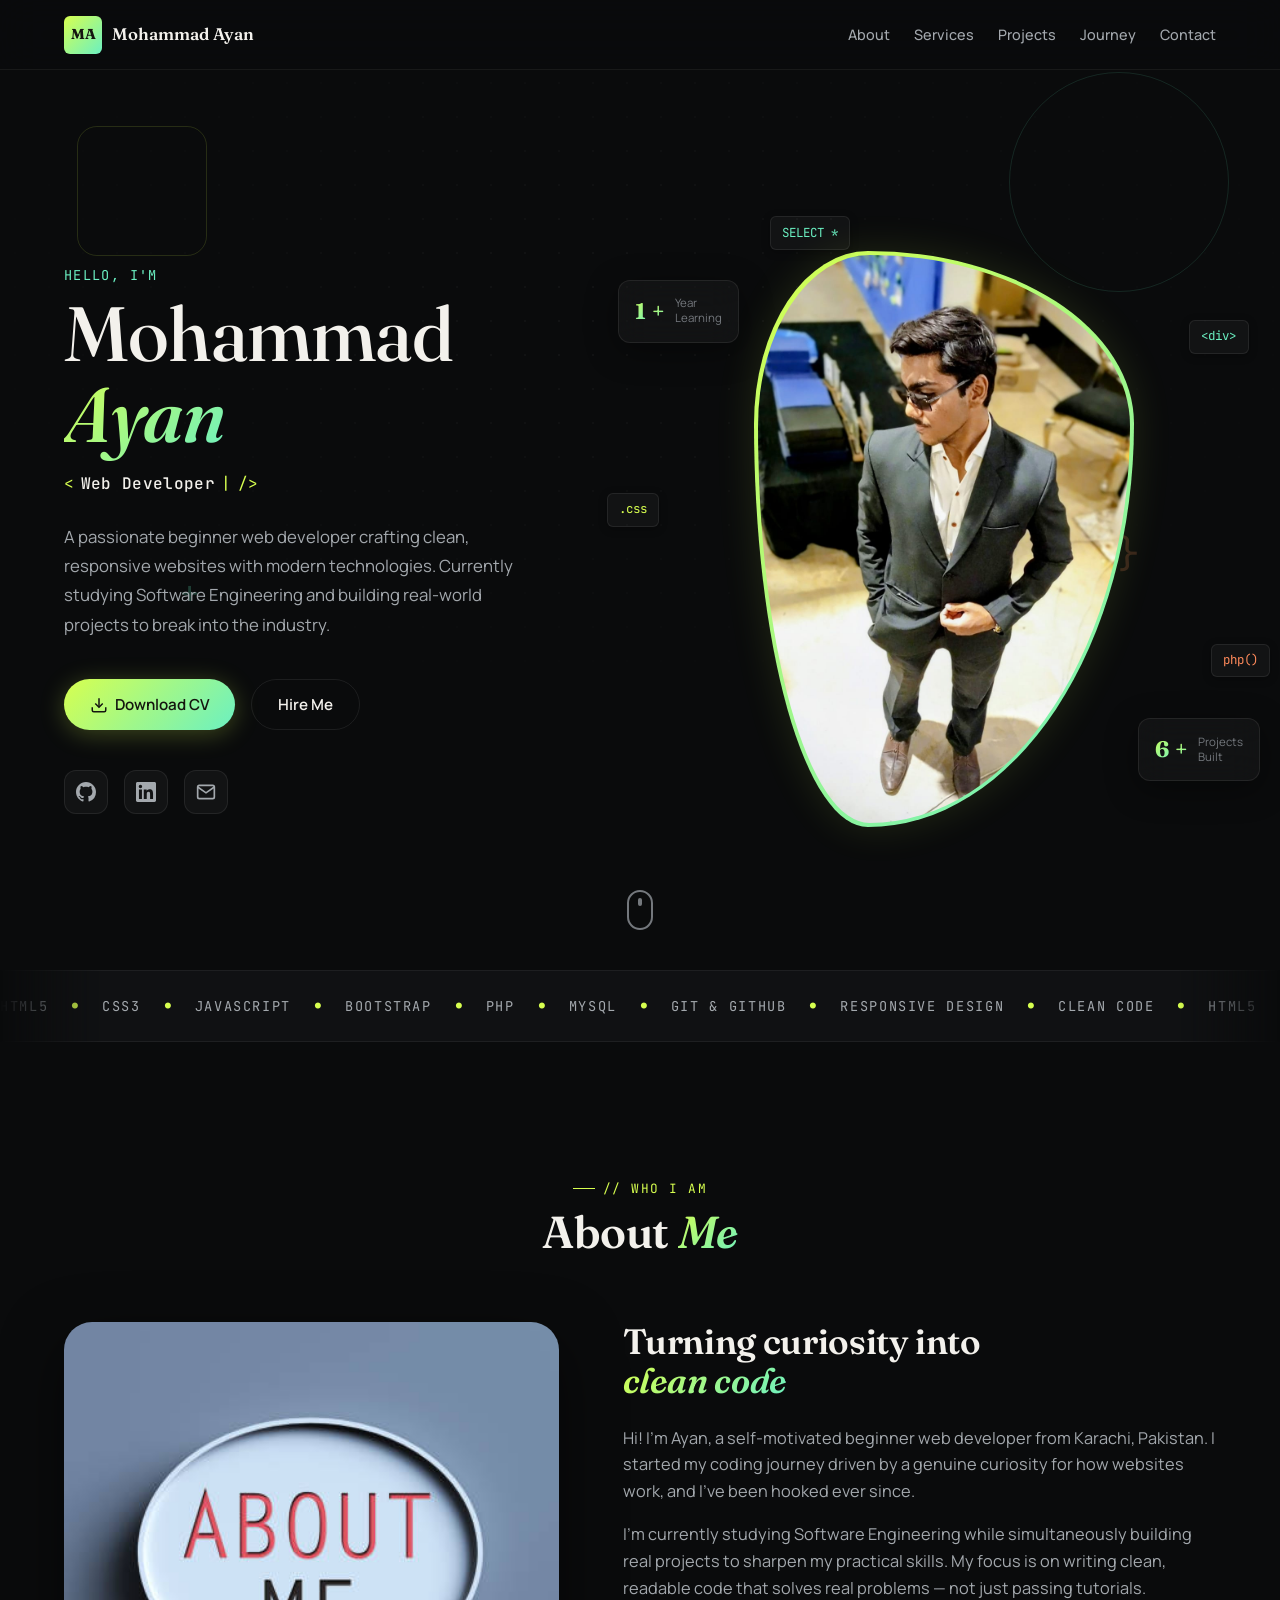
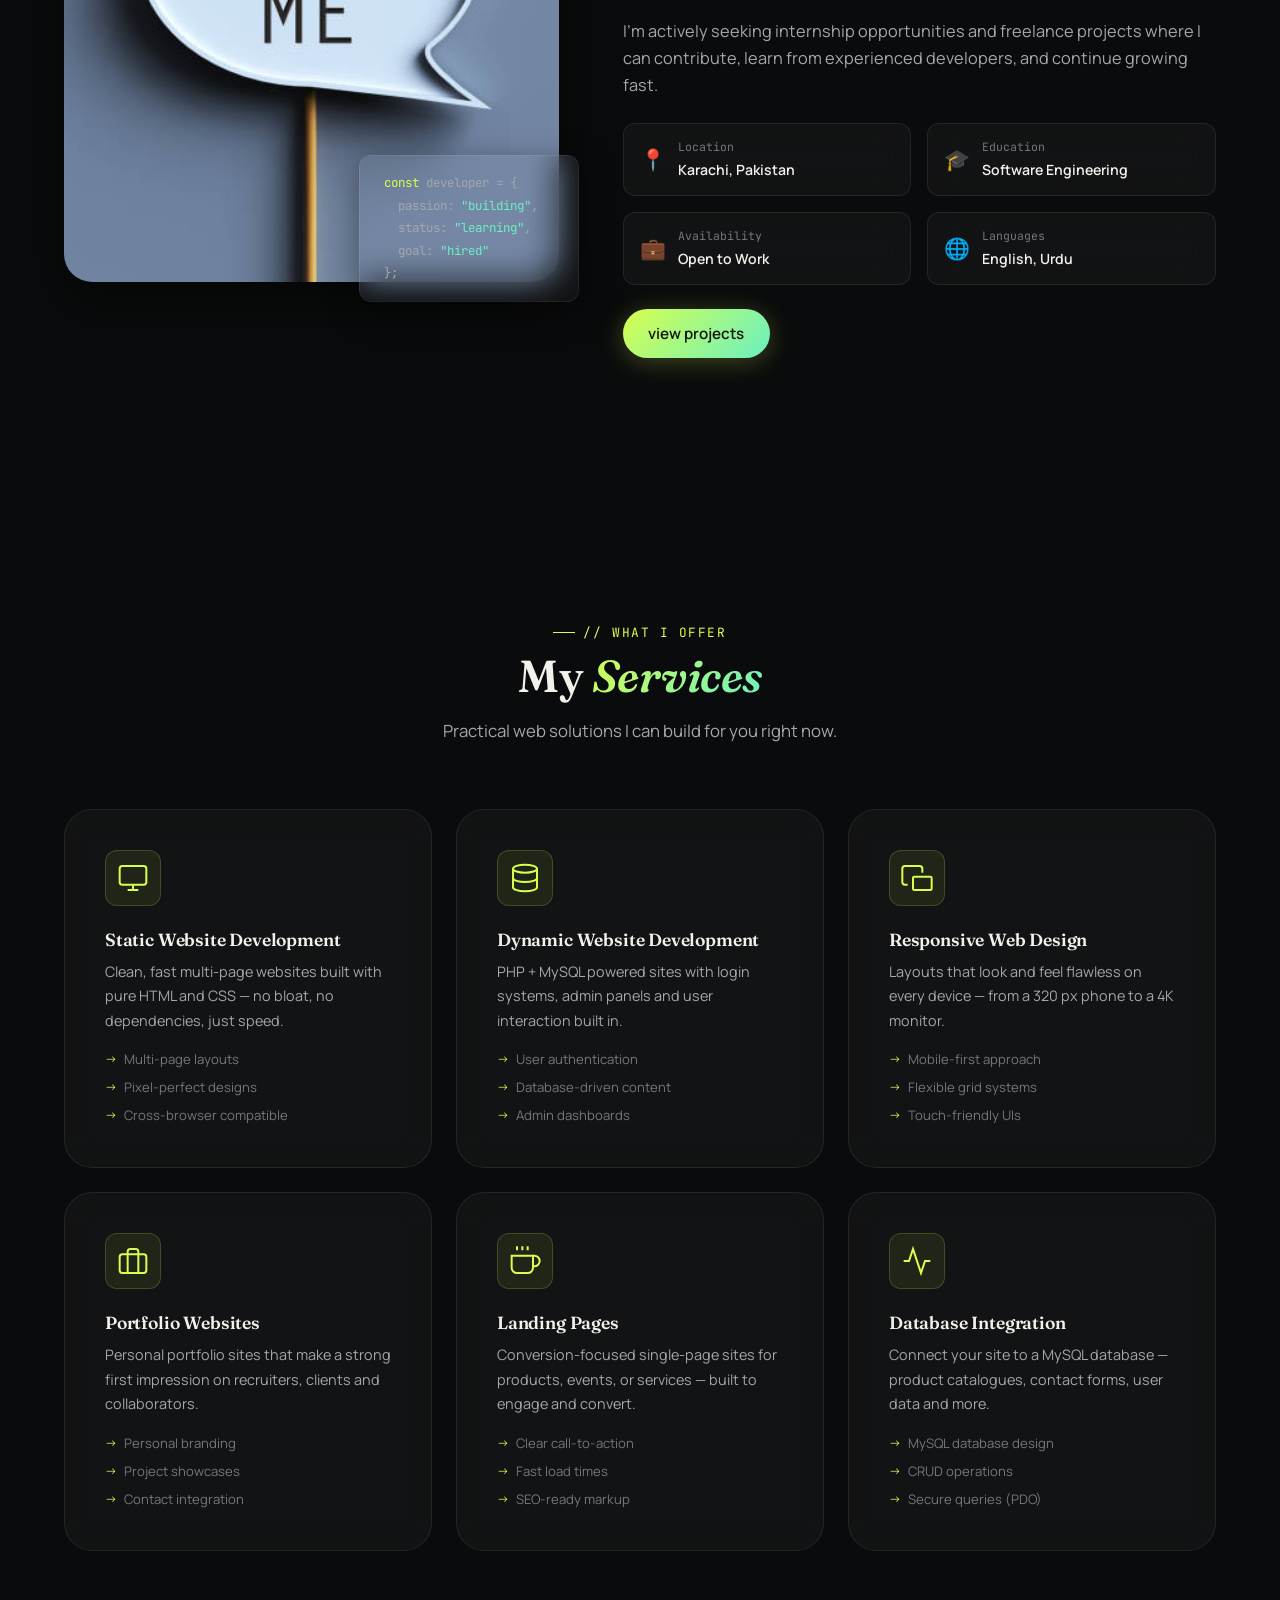
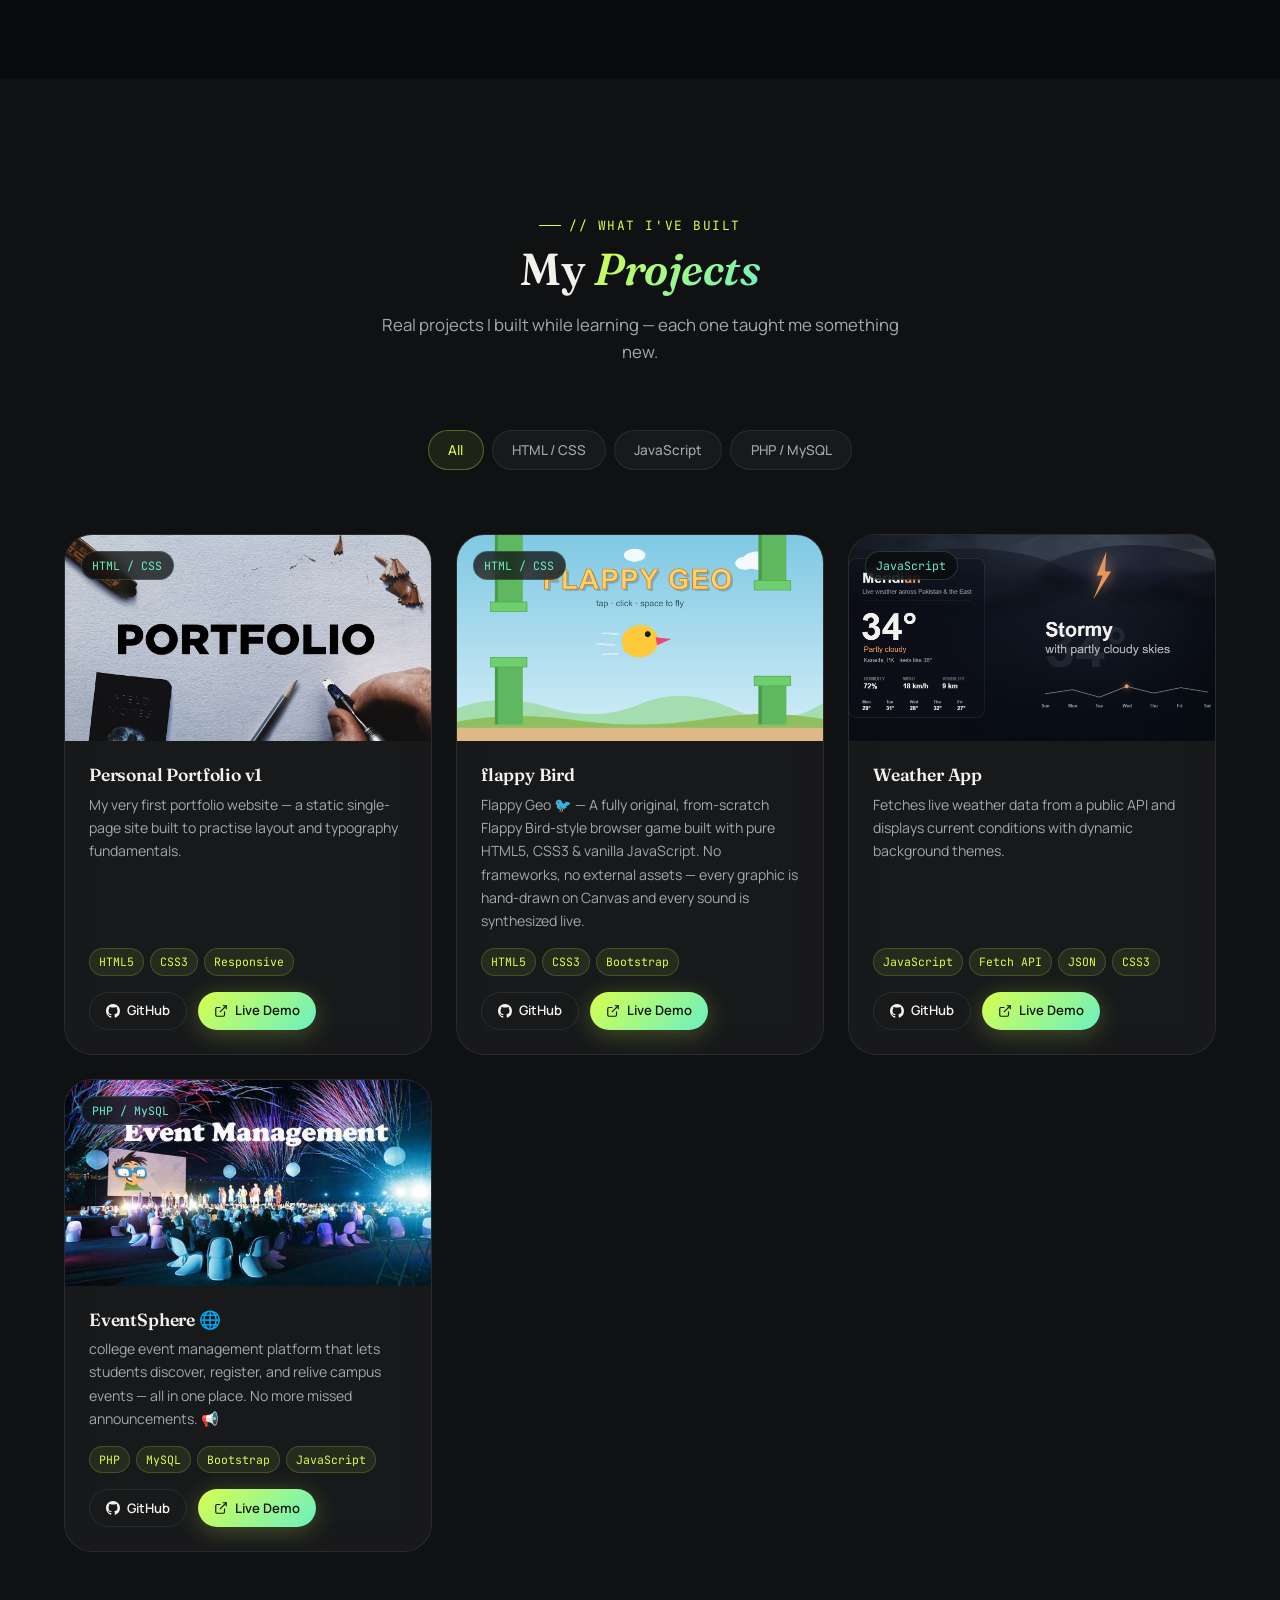
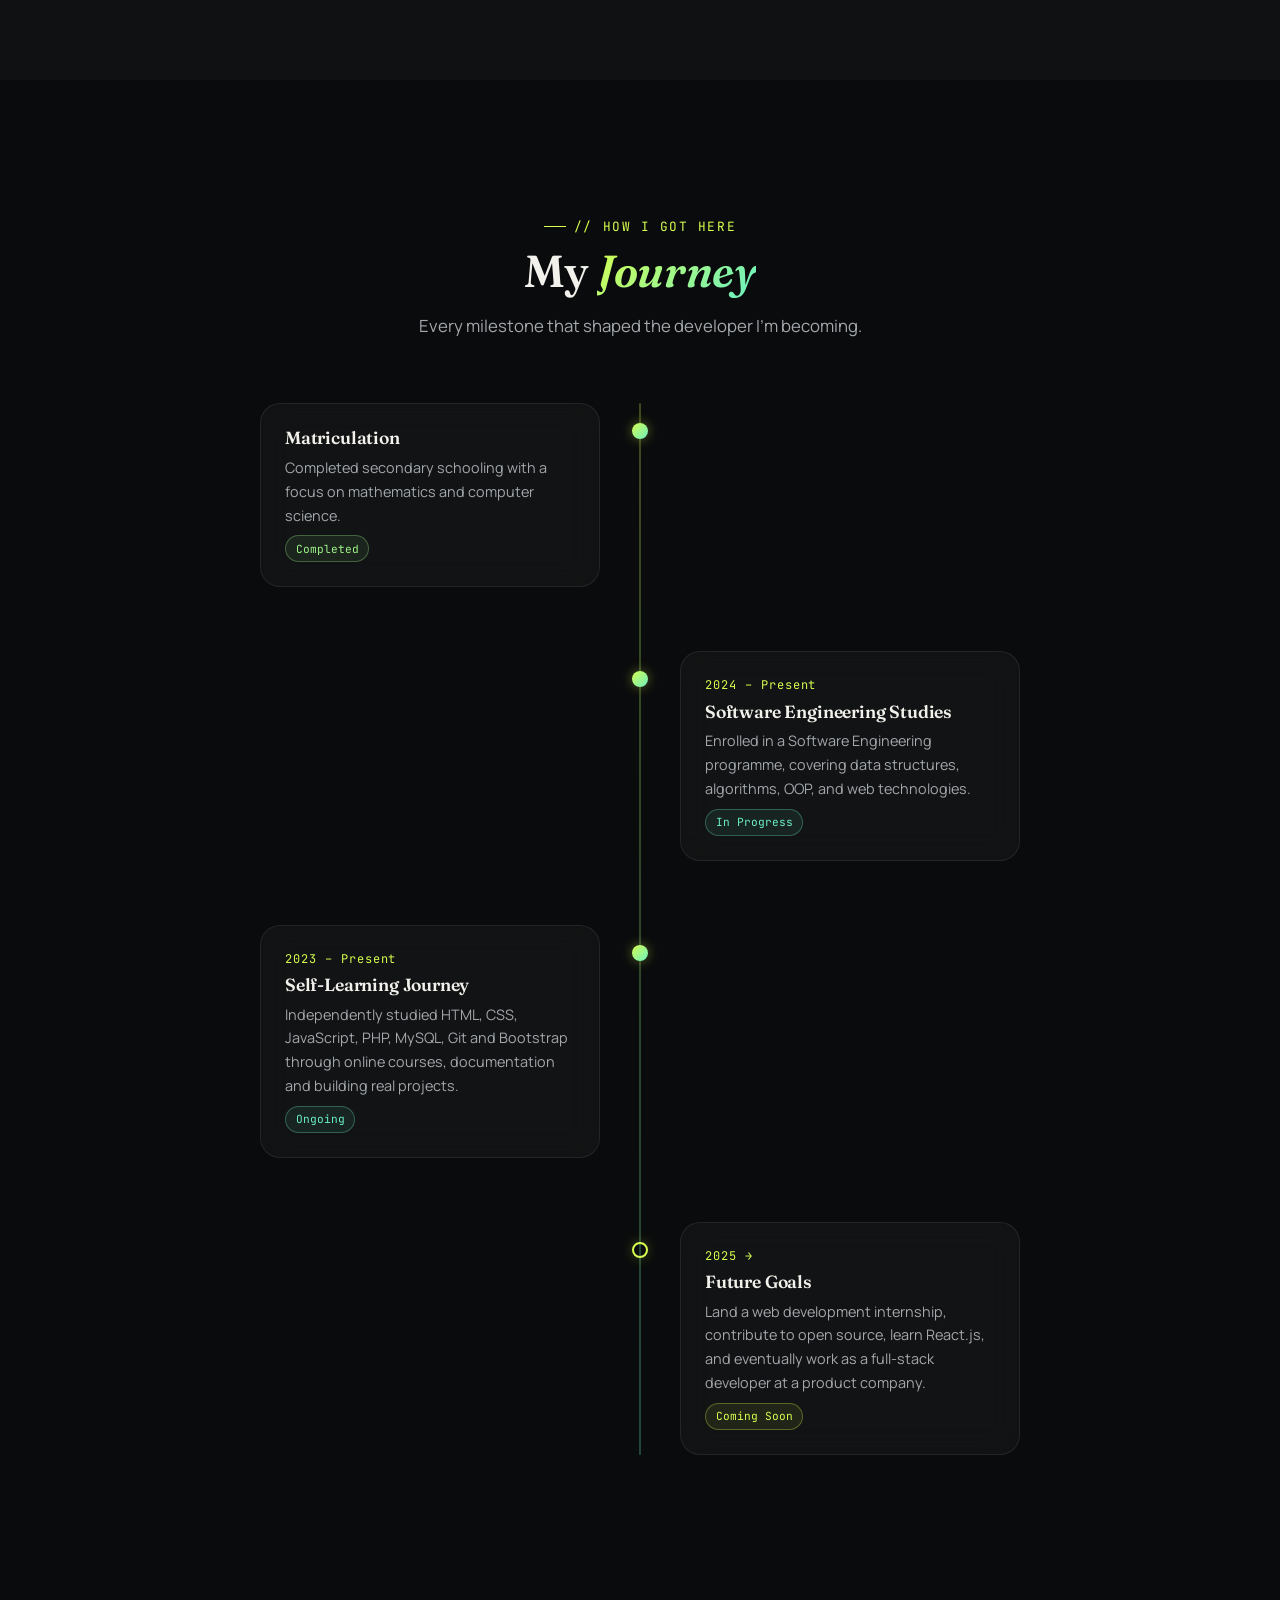
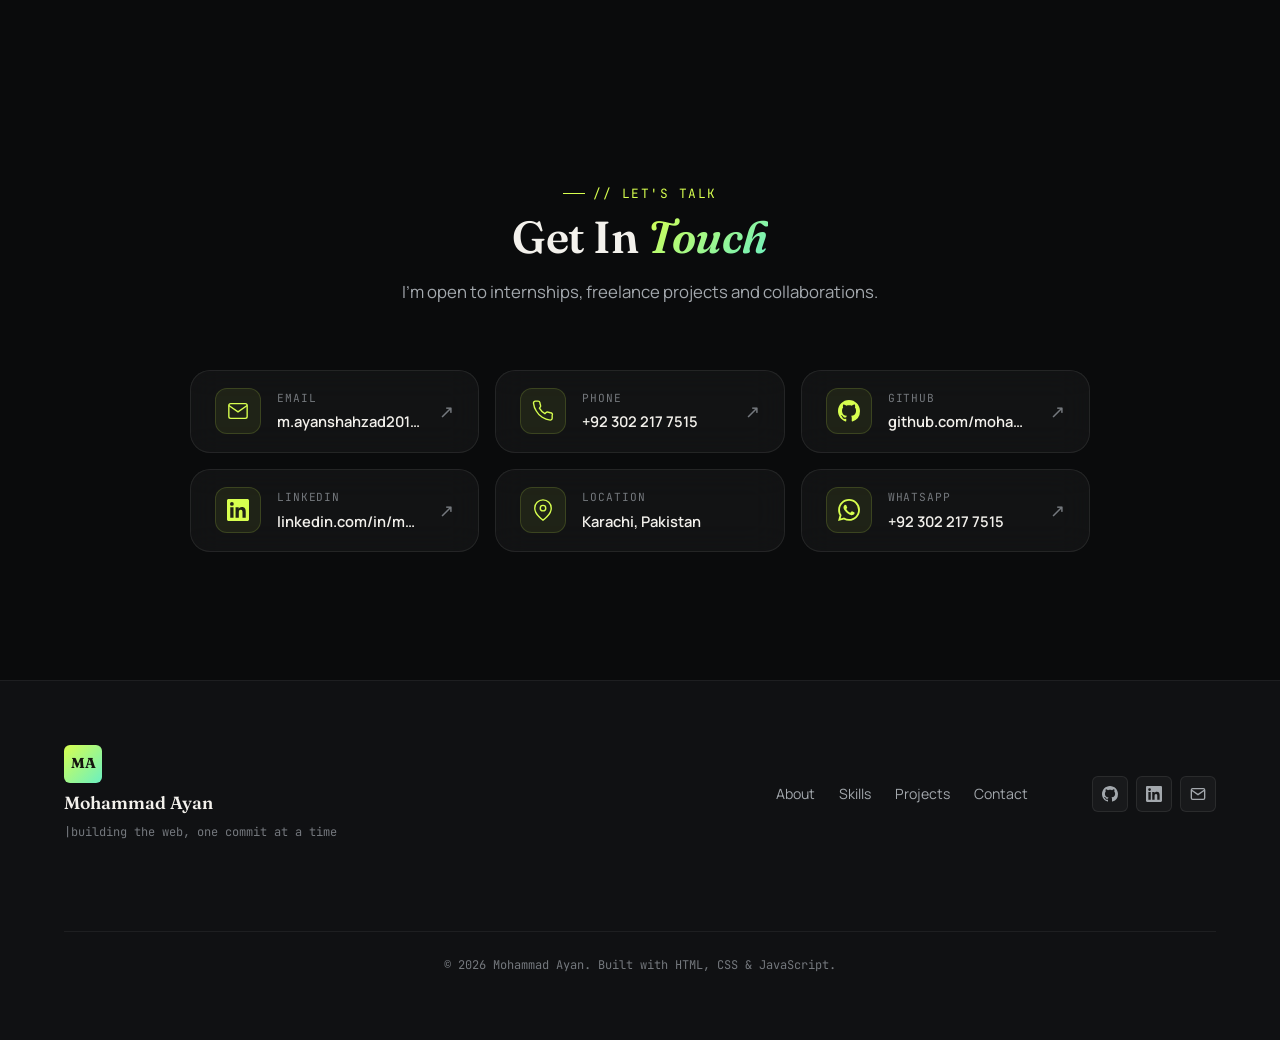
==== commit e471bfc4: "Update social links and timeline year Updated GitHub profile link and removed year from timeline." ====
--- a/index.html
+++ b/index.html
@@ -135,7 +135,7 @@
           <!-- Social links — UPDATE HREFS with your real profiles -->
           <div class="hero-socials">
             <!-- GitHub — change href -->
-            <a href="https://github.com/mohammadayan2010" target="_blank" rel="noopener noreferrer" class="social-link" aria-label="GitHub">
+            <a href="https://github.com/mohammadayan513" target="_blank" rel="noopener noreferrer" class="social-link" aria-label="GitHub">
               <svg viewBox="0 0 24 24" fill="currentColor"><path d="M12 0C5.37 0 0 5.37 0 12c0 5.31 3.435 9.795 8.205 11.385.6.105.825-.255.825-.57 0-.285-.015-1.23-.015-2.235-3.015.555-3.795-.735-4.035-1.41-.135-.345-.72-1.41-1.23-1.695-.42-.225-1.02-.78-.015-.795.945-.015 1.62.87 1.845 1.23 1.08 1.815 2.805 1.305 3.495.99.105-.78.42-1.305.765-1.605-2.67-.3-5.46-1.335-5.46-5.925 0-1.305.465-2.385 1.23-3.225-.12-.3-.54-1.53.12-3.18 0 0 1.005-.315 3.3 1.23.96-.27 1.98-.405 3-.405s2.04.135 3 .405c2.295-1.56 3.3-1.23 3.3-1.23.66 1.65.24 2.88.12 3.18.765.84 1.23 1.905 1.23 3.225 0 4.605-2.805 5.625-5.475 5.925.435.375.81 1.095.81 2.22 0 1.605-.015 2.895-.015 3.3 0 .315.225.69.825.57A12.02 12.02 0 0 0 24 12c0-6.63-5.37-12-12-12z"/></svg>
             </a>
             <!-- LinkedIn — change href -->
@@ -646,7 +646,6 @@
           <div class="timeline-item reveal-left">
             <div class="timeline-dot"></div>
             <div class="timeline-content glass">
-              <span class="timeline-year mono">2021 – 2023</span>
               <h3 class="timeline-title">Matriculation</h3>
               <p class="timeline-desc">
                 Completed secondary schooling with a focus on mathematics and computer science.
--- a/css/style.css
+++ b/css/style.css
@@ -709,6 +709,7 @@
 .hero-img {
   width: 100%; height: 100%;
   object-fit: cover;
+   object-position: center 15%;
   border-radius: inherit;
   display: block;
 }
@@ -1723,4 +1724,12 @@
   .back-top { bottom: var(--sp-sm); right: var(--sp-sm); }
 
   .marquee-track span { font-size: 0.7rem; }
-}
+
+   .hero-image-ring { animation: none; border-radius: 30% 70% 70% 30% / 30% 30% 70% 70%; }
+
+   .badge { padding: 0.45rem 0.65rem; gap: 0.35rem; }
+  .badge-num, .badge-plus { font-size: 1rem; }
+  .badge-label { font-size: 0.6rem; }
+  .badge-tl { top: -6%; left: -6%; }
+  .badge-br { bottom: -6%; right: -6%; }
+}
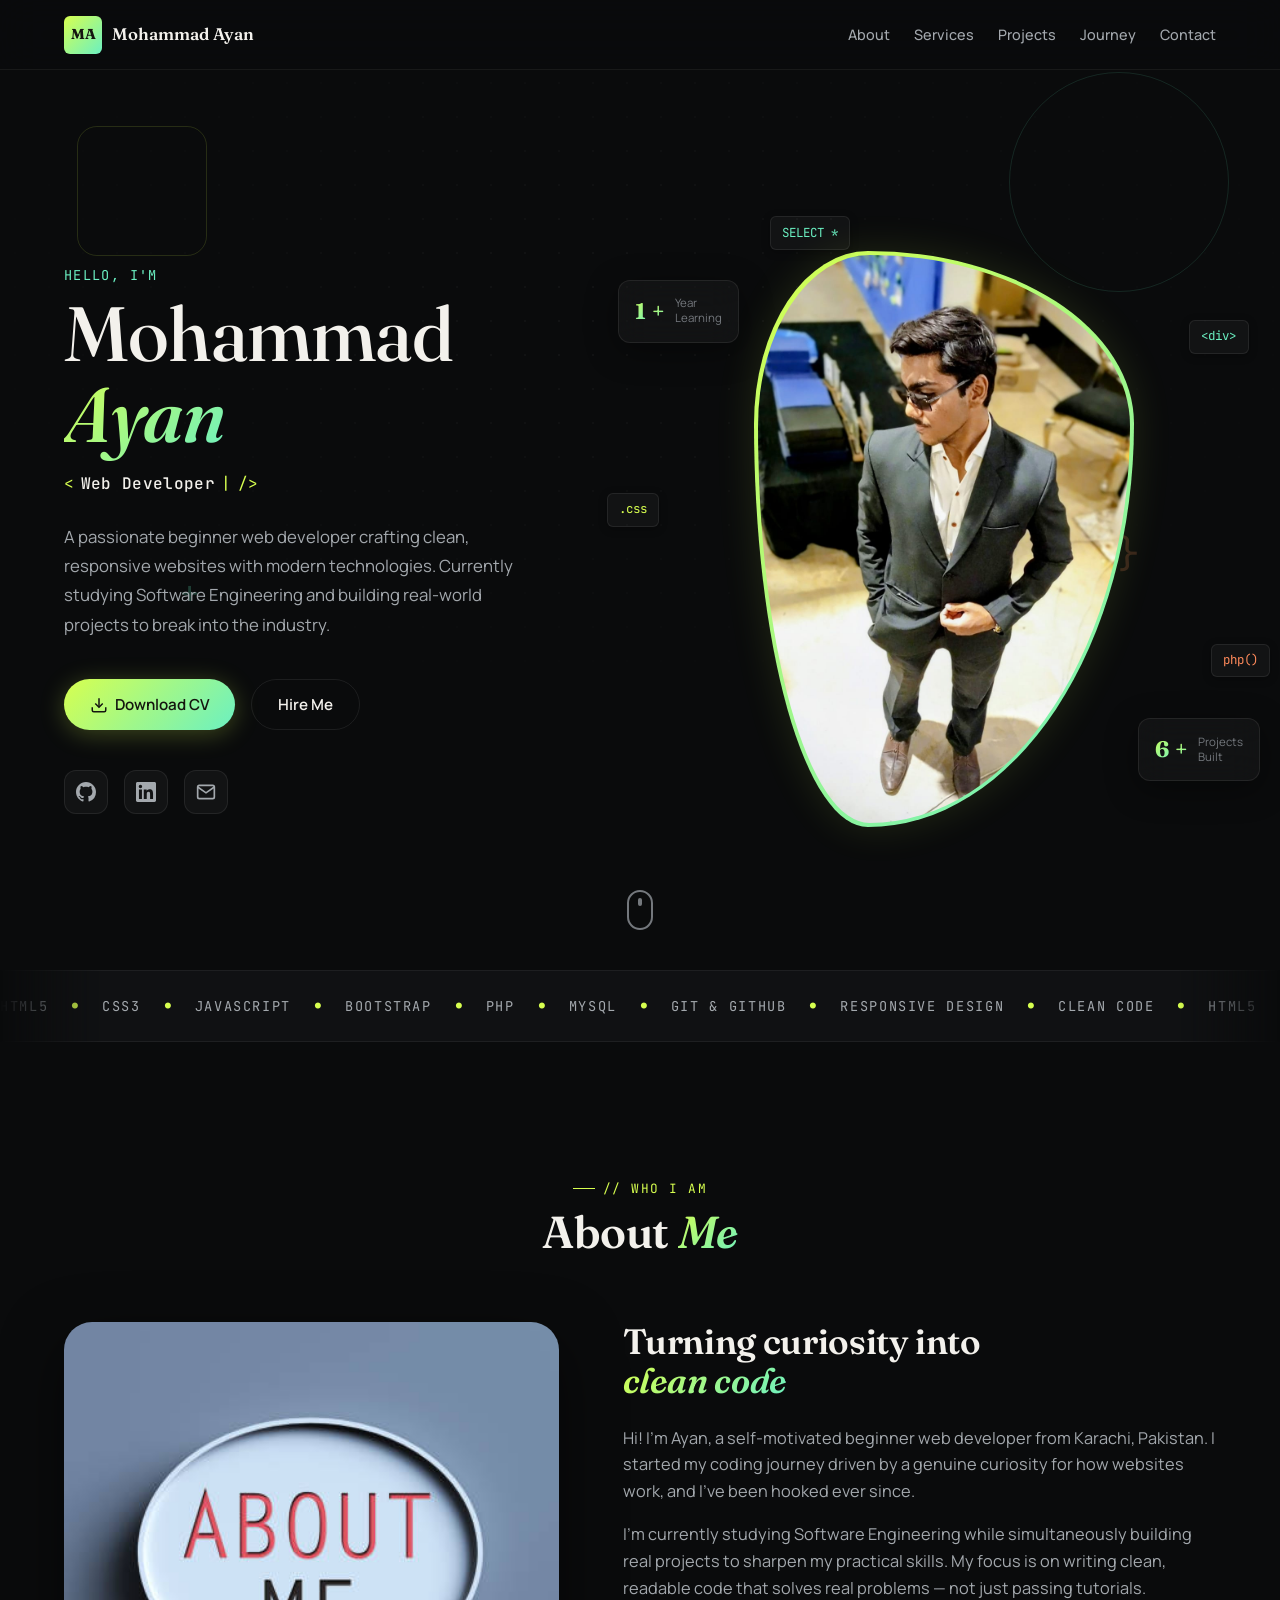
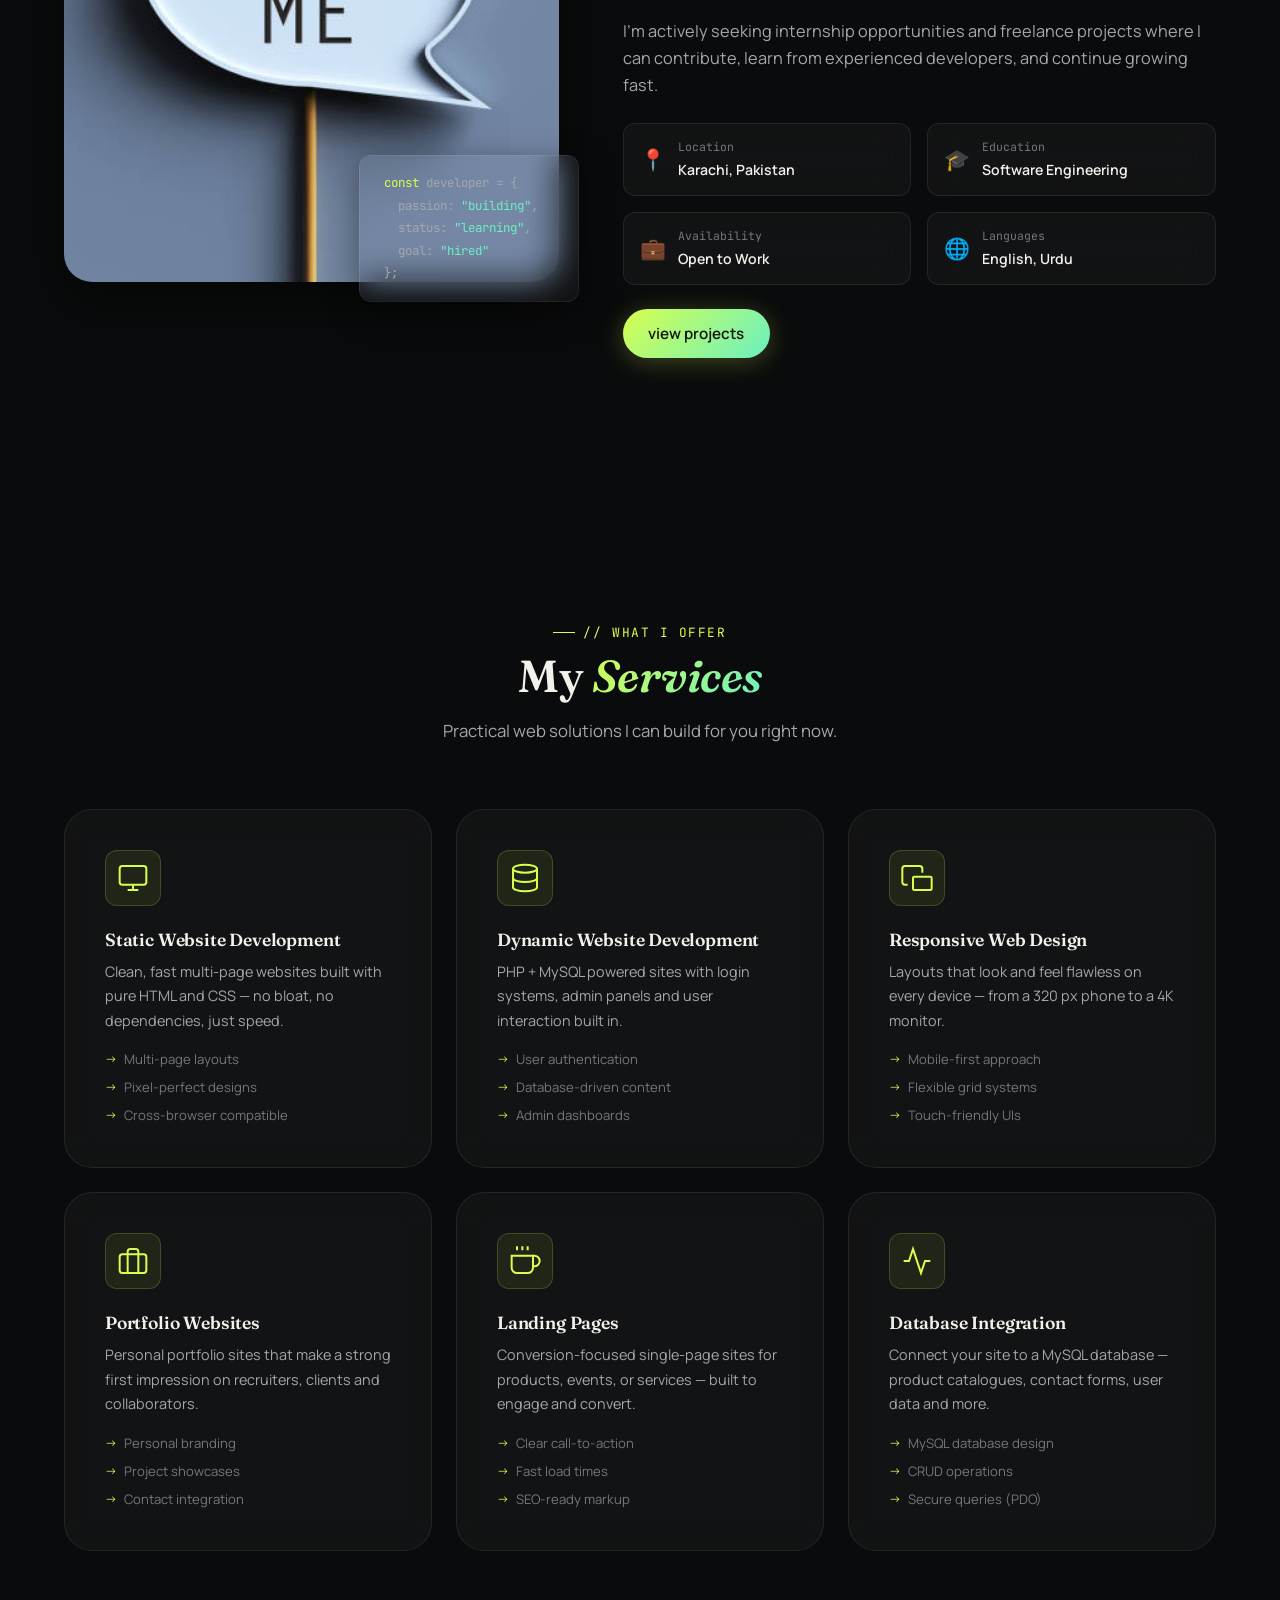
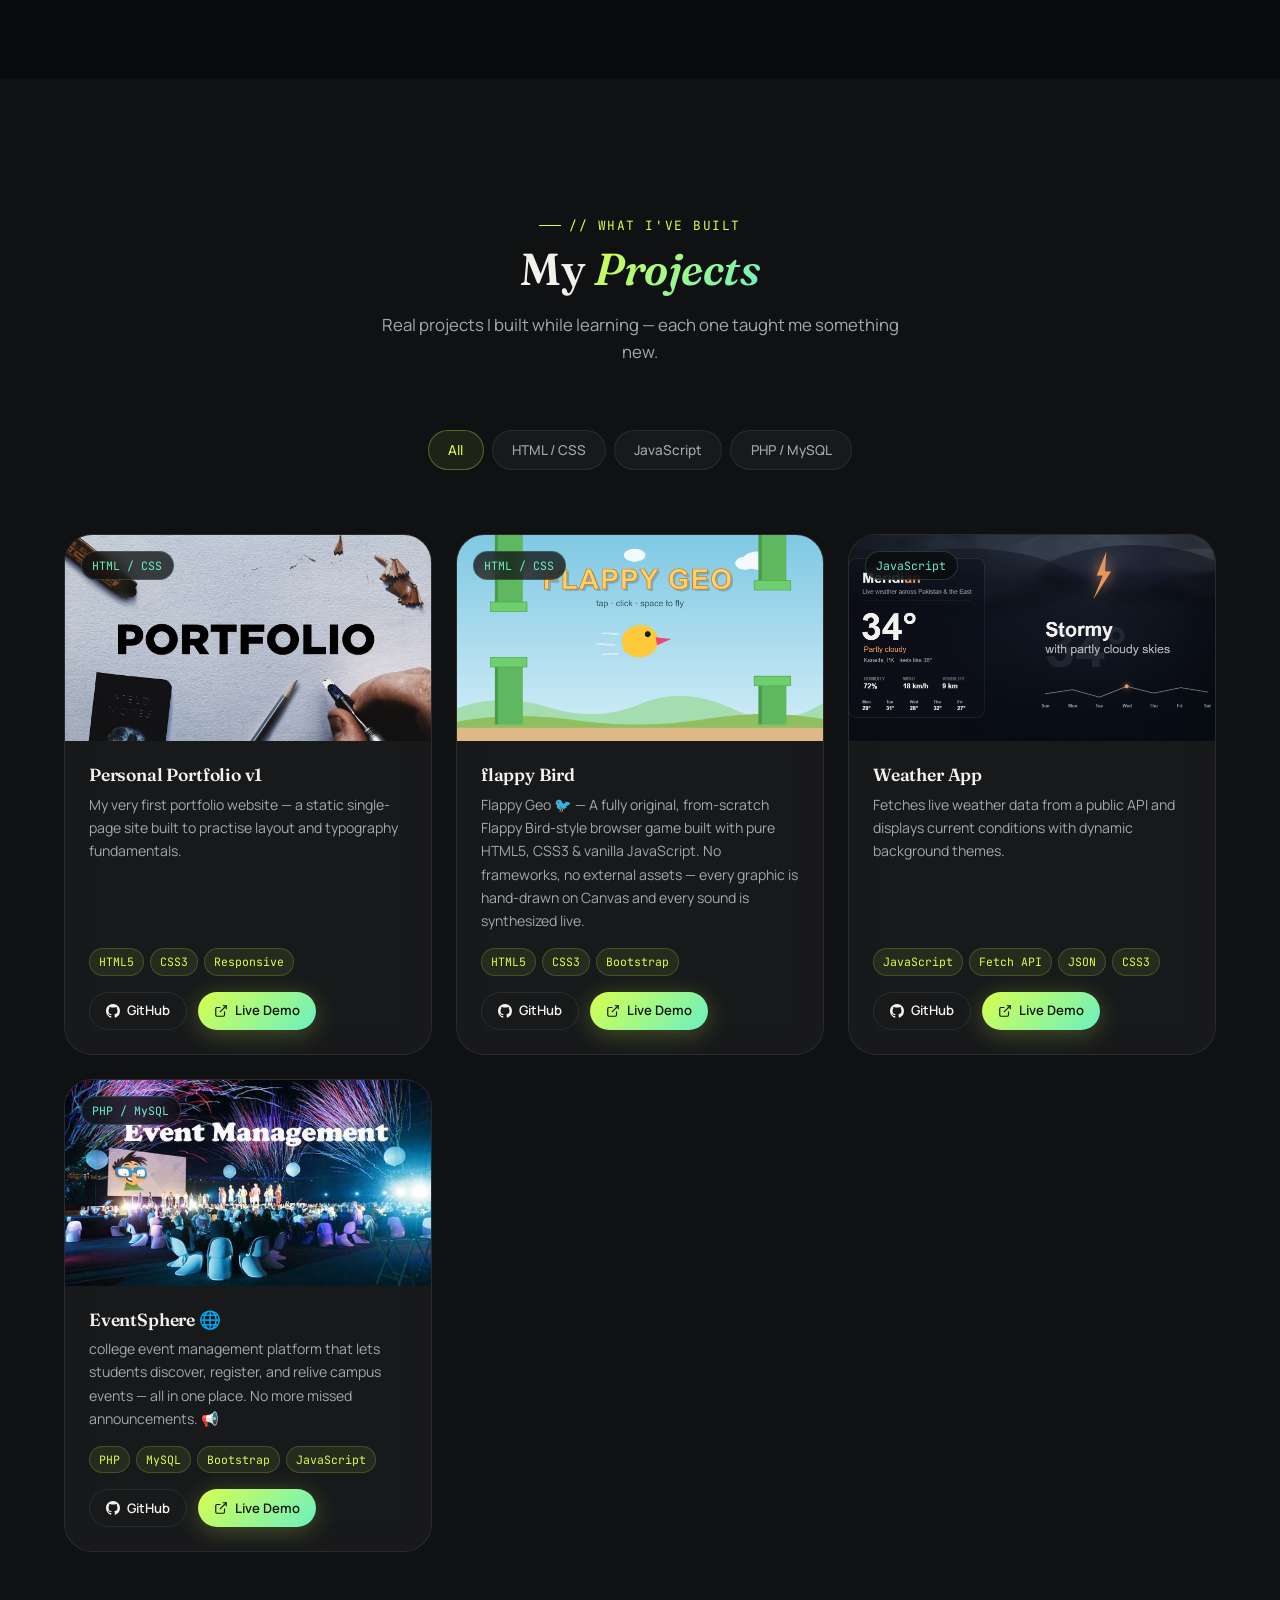
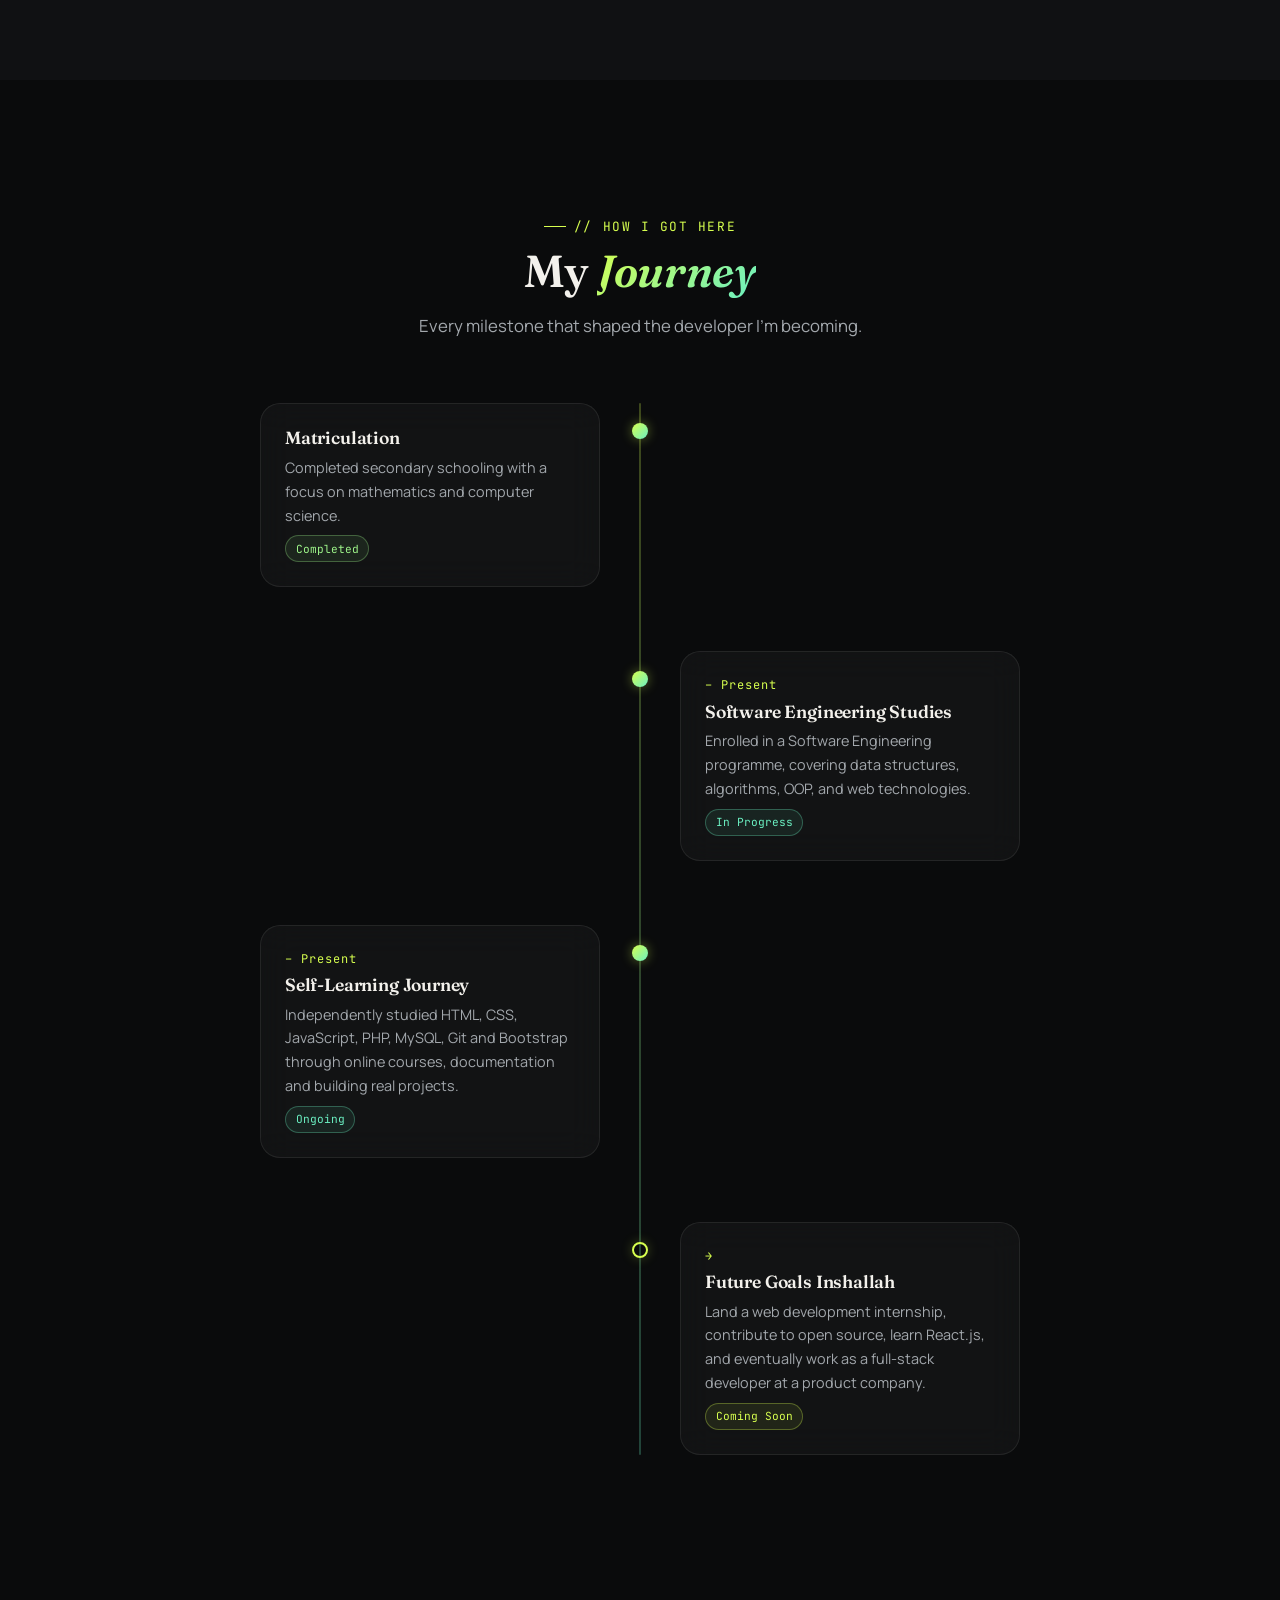
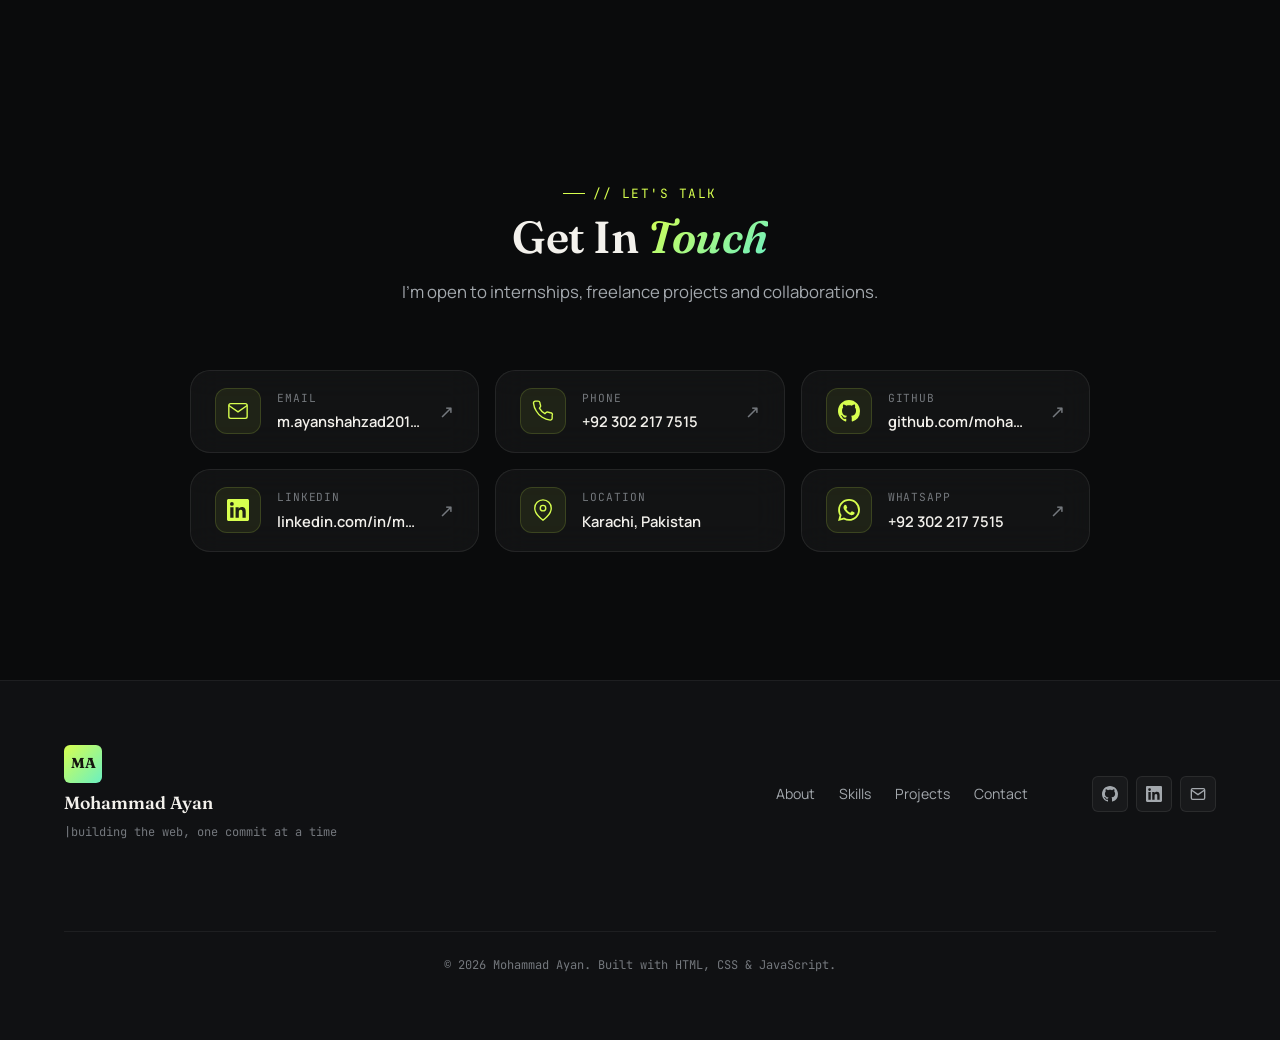
==== commit 3918476d: "Revise timeline entries and future goals section Updated timeline years and modified future goals ti" ====
--- a/index.html
+++ b/index.html
@@ -658,7 +658,7 @@
           <div class="timeline-item reveal-right">
             <div class="timeline-dot"></div>
             <div class="timeline-content glass">
-              <span class="timeline-year mono">2024 – Present</span>
+              <span class="timeline-year mono">– Present</span>
               <h3 class="timeline-title">Software Engineering Studies</h3>
               <p class="timeline-desc">
                 Enrolled in a Software Engineering programme, covering data structures, algorithms,
@@ -672,7 +672,7 @@
           <div class="timeline-item reveal-left">
             <div class="timeline-dot"></div>
             <div class="timeline-content glass">
-              <span class="timeline-year mono">2023 – Present</span>
+              <span class="timeline-year mono"> – Present</span>
               <h3 class="timeline-title">Self-Learning Journey</h3>
               <p class="timeline-desc">
                 Independently studied HTML, CSS, JavaScript, PHP, MySQL, Git and Bootstrap through
@@ -686,8 +686,8 @@
           <div class="timeline-item reveal-right">
             <div class="timeline-dot timeline-dot--future"></div>
             <div class="timeline-content glass">
-              <span class="timeline-year mono">2025 →</span>
-              <h3 class="timeline-title">Future Goals</h3>
+              <span class="timeline-year mono"> → </span>
+              <h3 class="timeline-title">Future Goals Inshallah</h3>
               <p class="timeline-desc">
                 Land a web development internship, contribute to open source, learn React.js,
                 and eventually work as a full-stack developer at a product company.
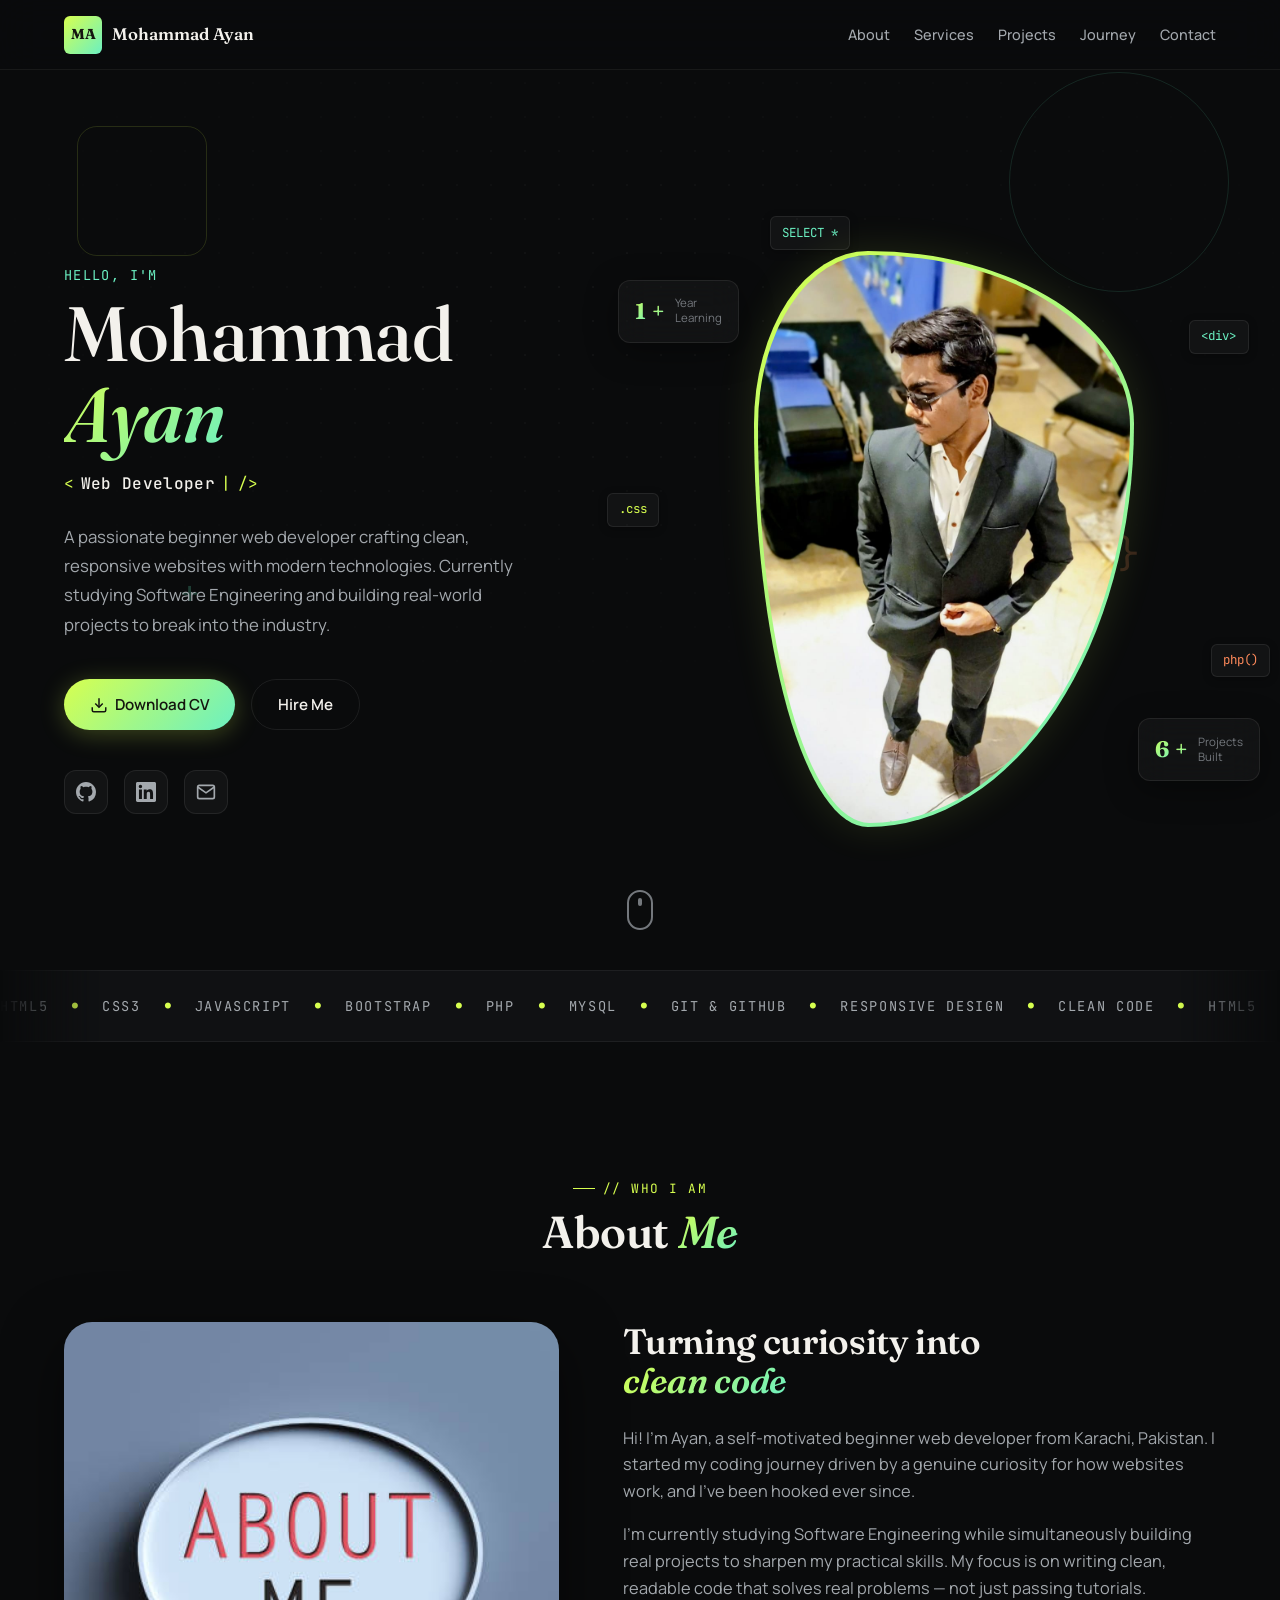
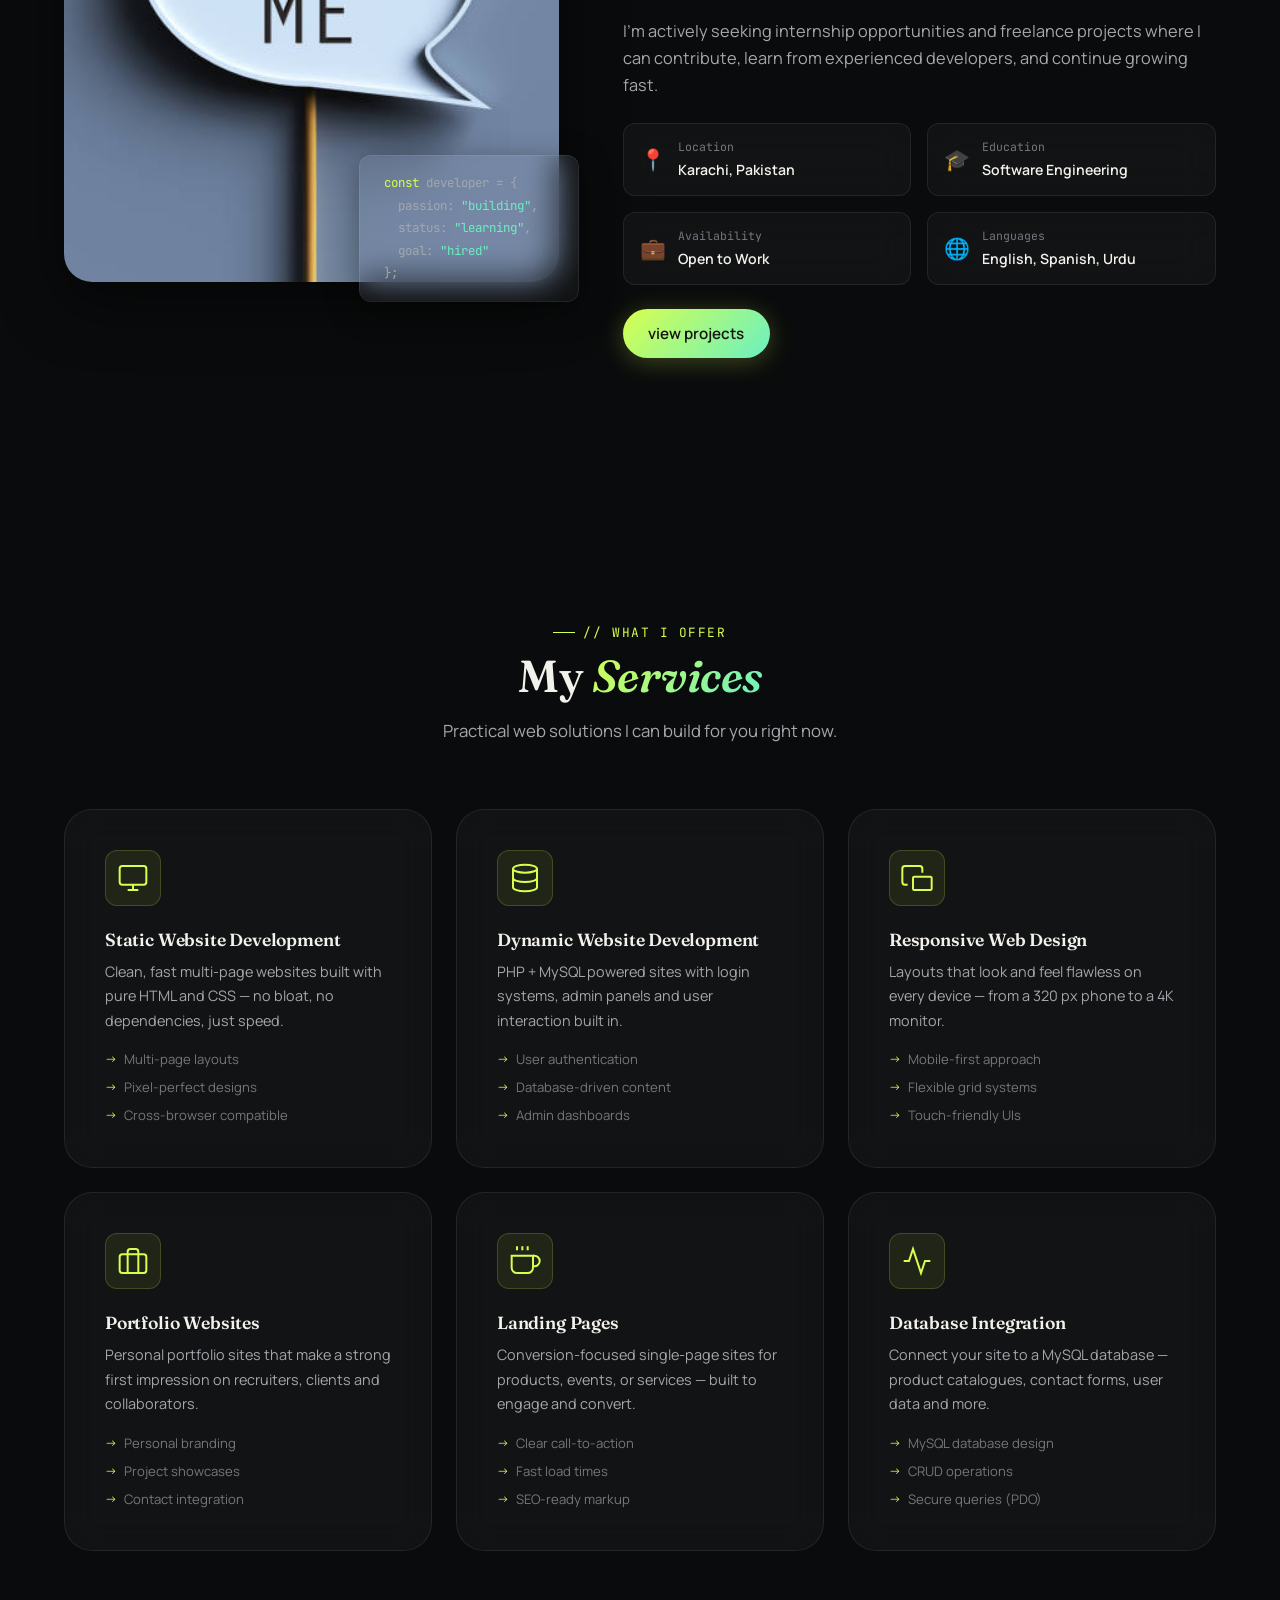
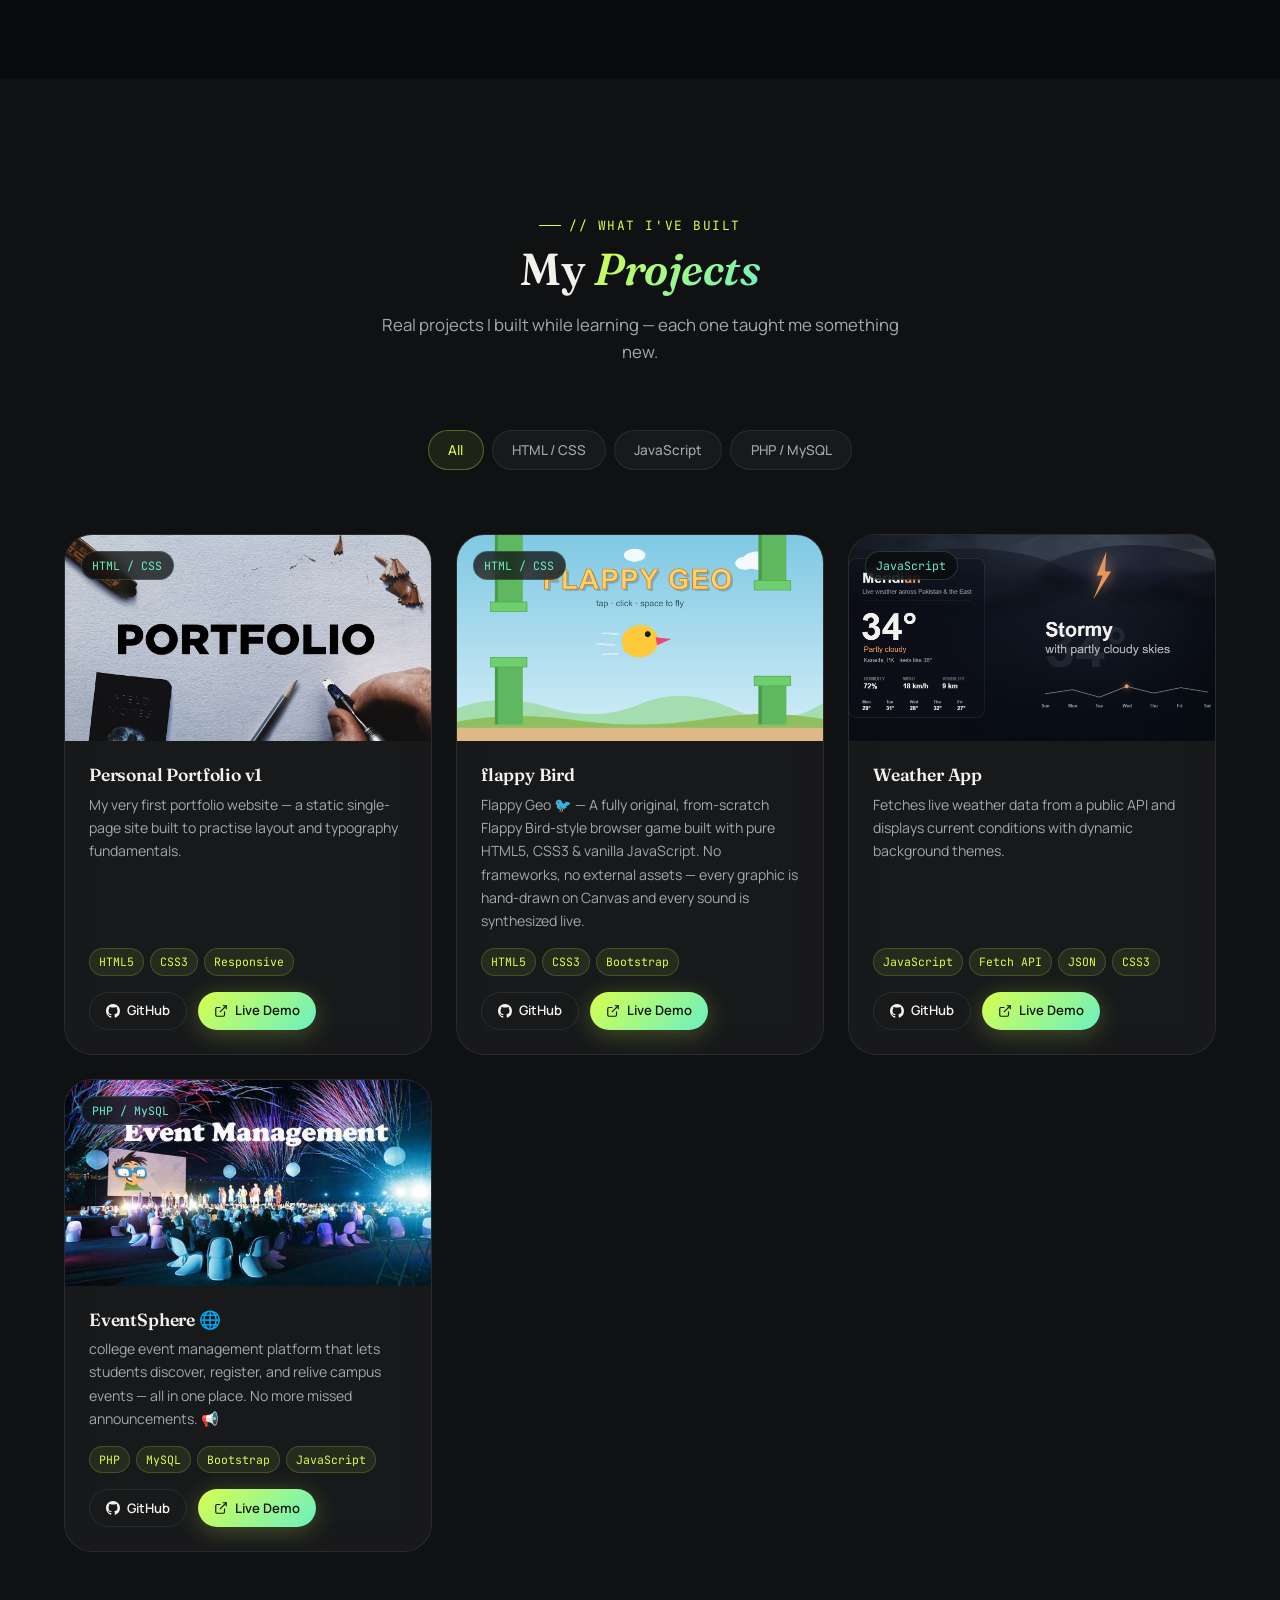
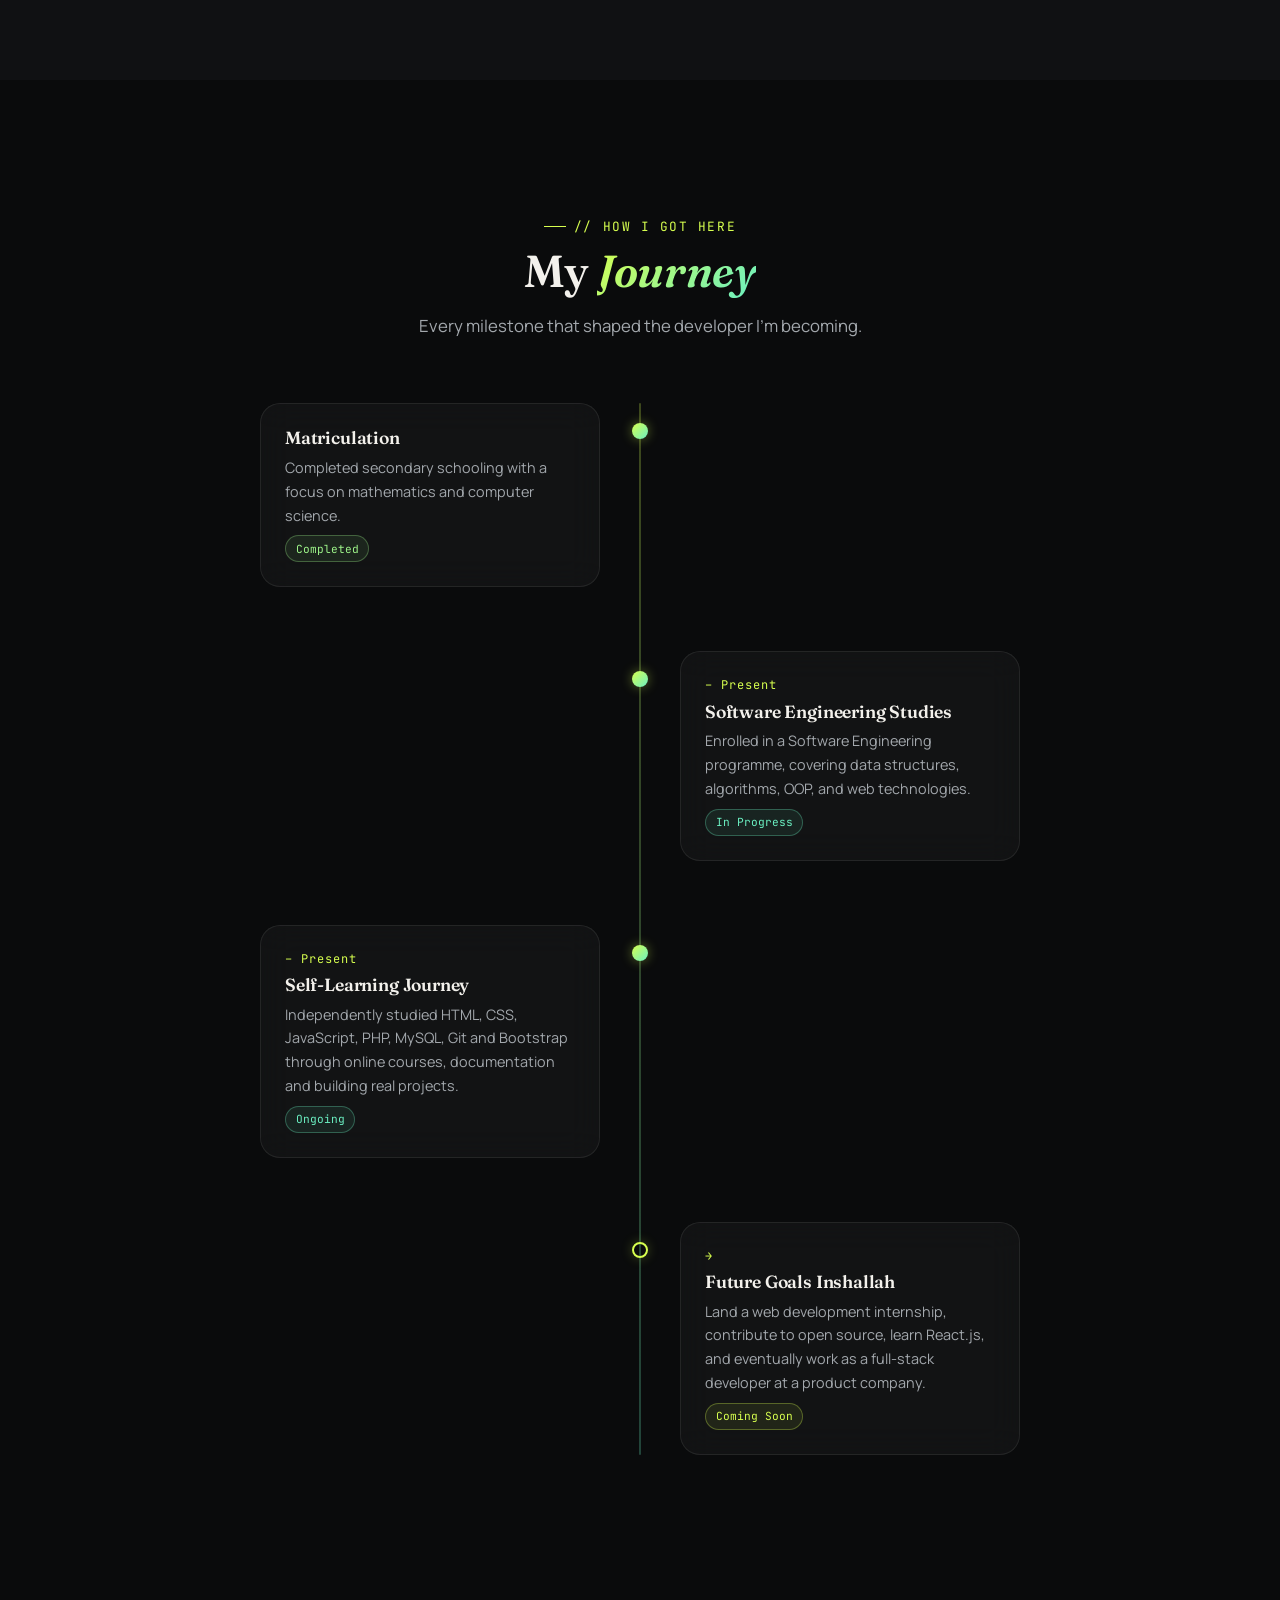
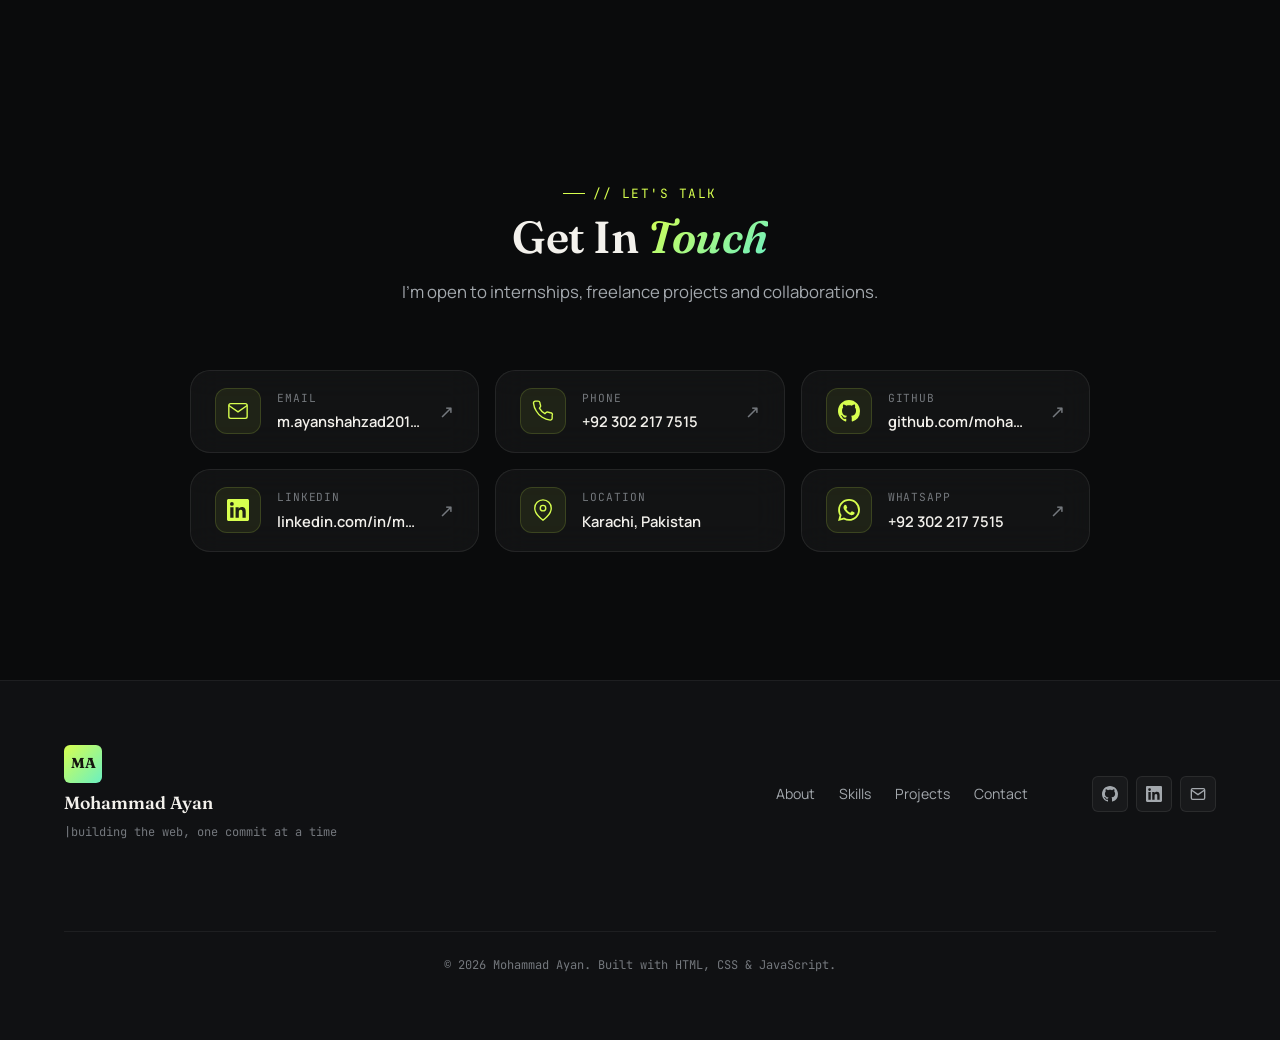
==== commit 2e7e59d8: "Update languages listed in fact-value" ====
--- a/index.html
+++ b/index.html
@@ -313,7 +313,7 @@
                 <span class="fact-icon">🌐</span>
                 <div>
                   <p class="fact-label">Languages</p>
-                  <p class="fact-value">English, Urdu</p>
+                  <p class="fact-value">English, Spanish, Urdu</p>
                 </div>
               </div>
             </div>
